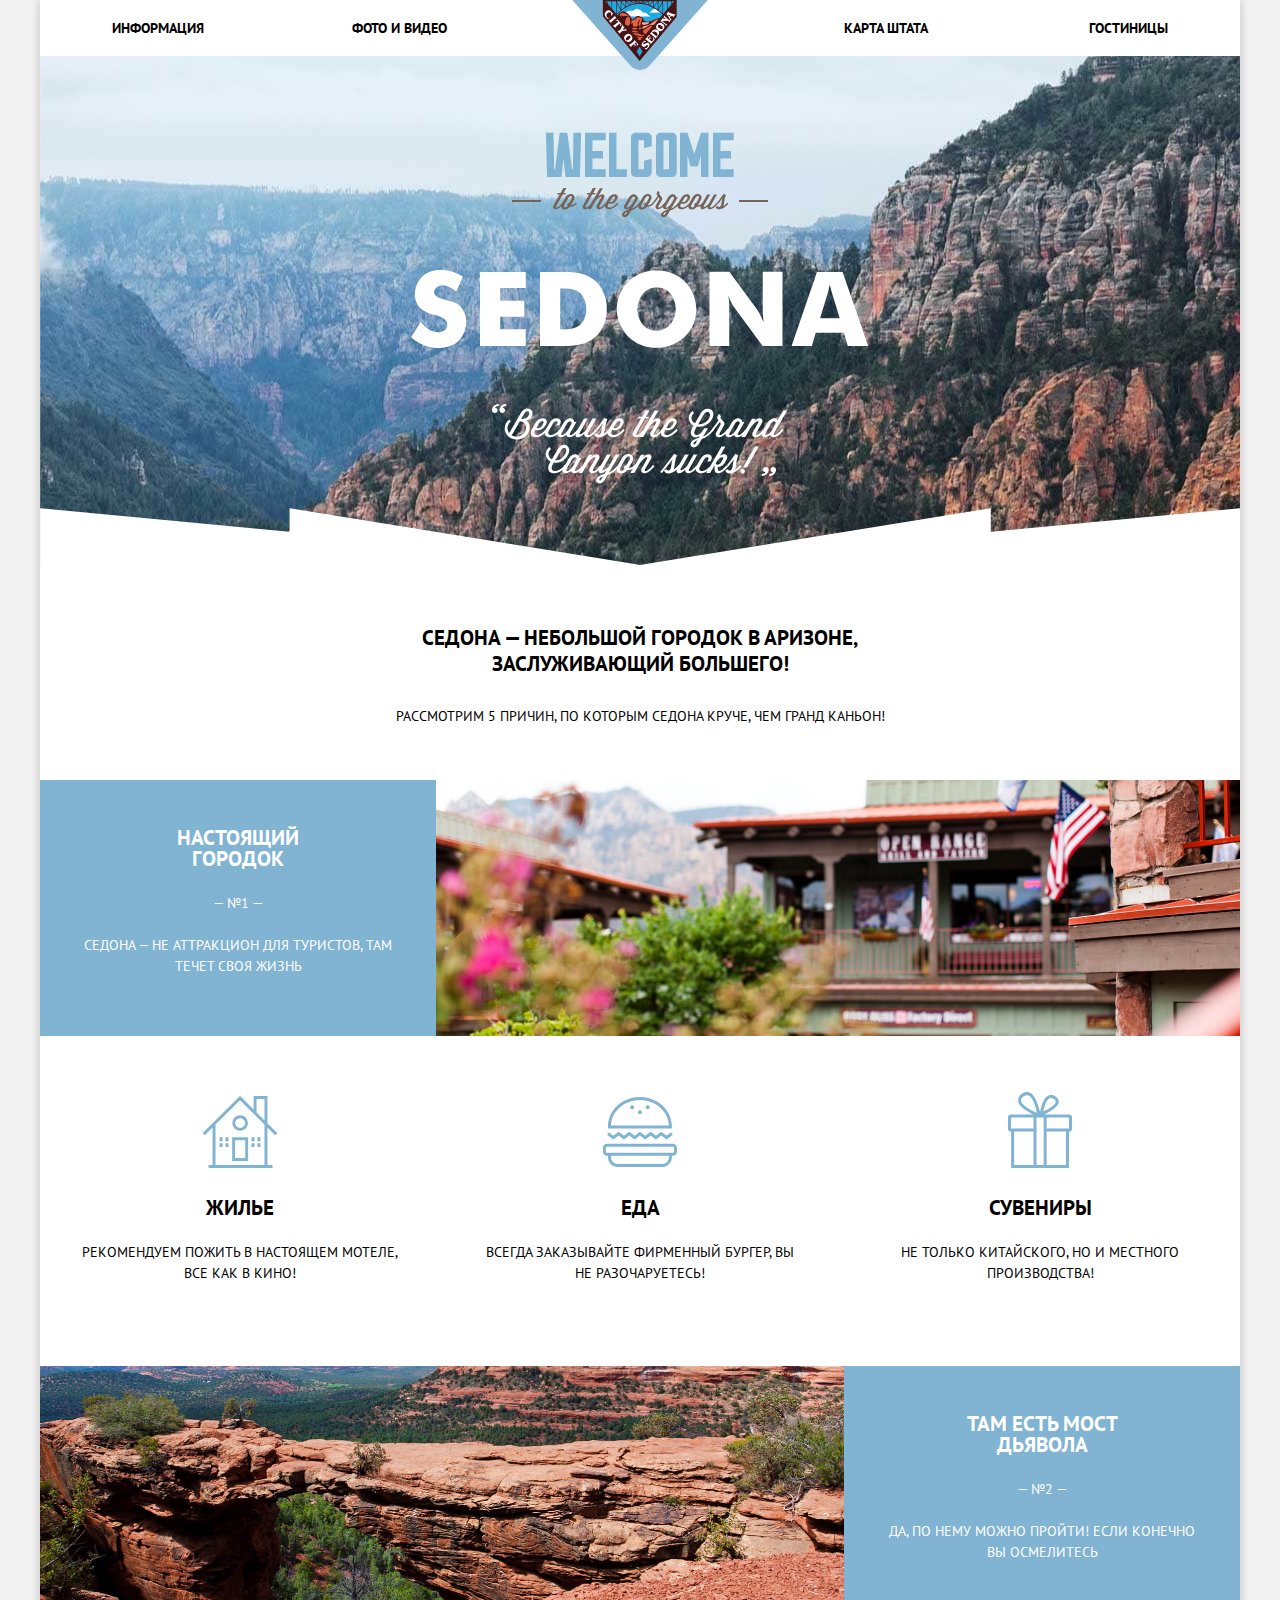
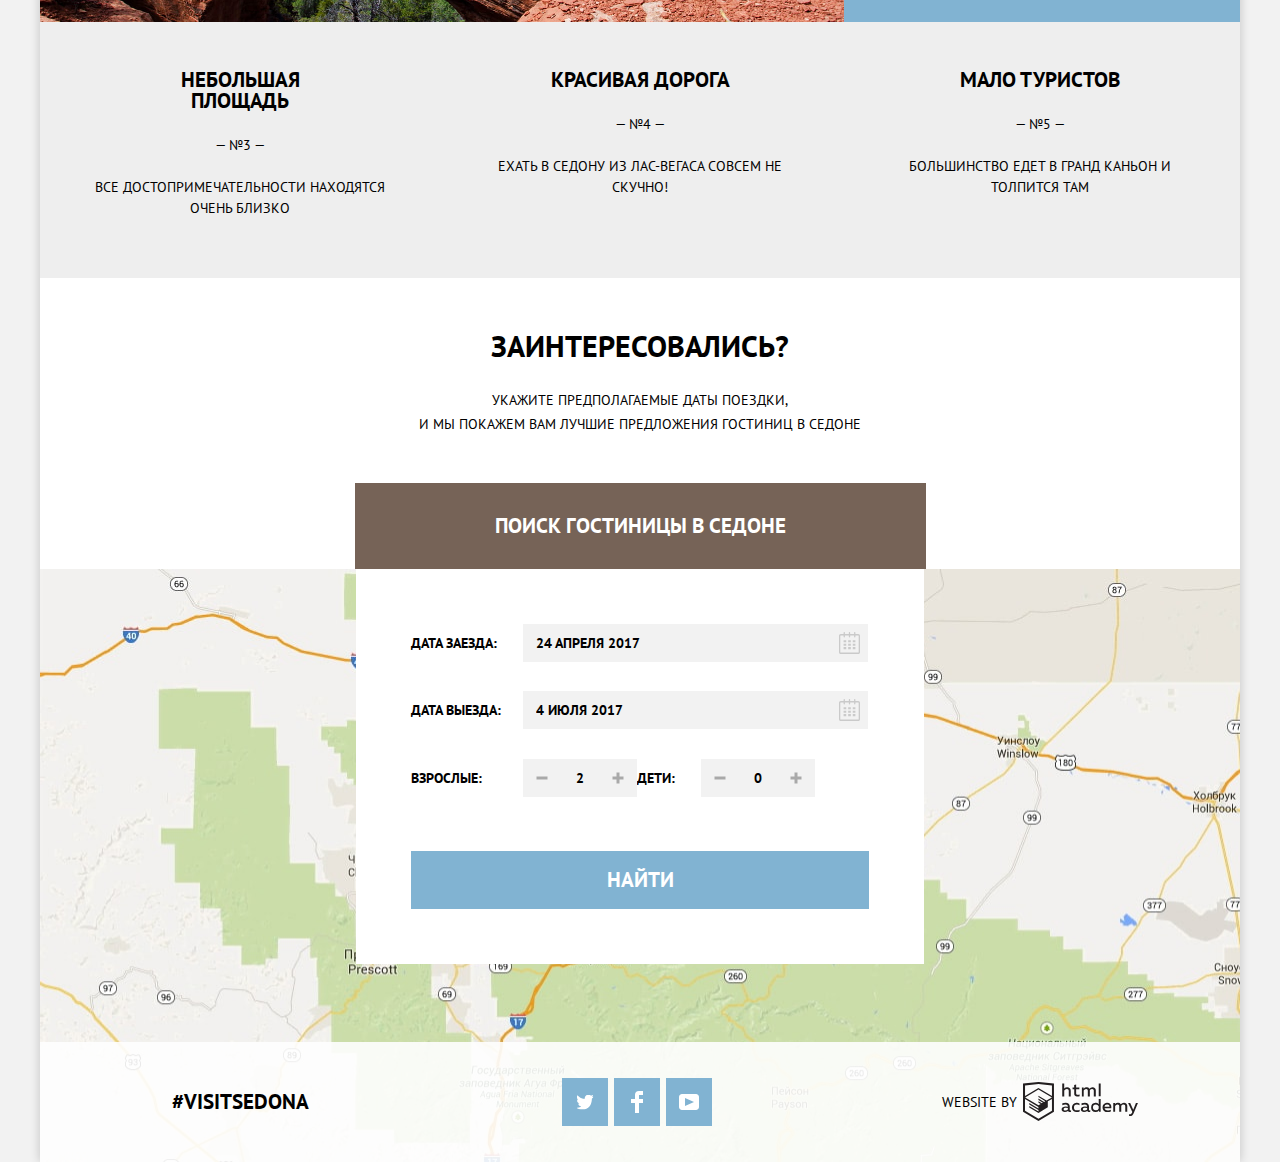
==== index.html @ a2c4e331 "Раздел 6 Задание 42" ====
<!DOCTYPE html>
<html lang="ru">
	<head>
		<meta charset="utf-8">
		<title>HTML Academy: Седона</title>
		<link rel="stylesheet" type="text/css" href="css/normalize.css">
		<link rel="stylesheet" type="text/css" href="css/style.css">
		<link href="https://fonts.googleapis.com/css?family=PT+Sans:400,700&amp;subset=cyrillic" rel="stylesheet">
	</head>
	<body>
		<header class="header-main">
			<nav class="navigation-main">
				<a class="logo-main"><img src="img/logo.svg" width="138" height="70" alt="sedona"></a>
				
				<ul class="navigation-site">
					<li><a href="#">Информация</a></li>
					<li><a href="#">Фото и видео</a></li>
					<li><a href="#">Карта штата</a></li>
					<li><a href="hotels.html">Гостиницы</a></li>
				</ul>
			</nav>
		</header>

		<main>
			<section class="intro">
				<h2 class="visually-hidden">Седона</h2>
				<img src="img/intro-welcome.png" width="188" height="45" alt="Welcome to the gorgeous">
				<img src="img/intro-to_the_gorgeous.png" width="256" height="30" alt="to the gorgeous">
				<img src="img/intro-sedona.png" width="458" height="78" alt="Sedona">
				<img src="img/intro-because.png" width="296" height="80" alt="Because the Grand Canyon sucks!">
			</section>
		
			<section class="features">
				<div class="features__head wrapper">
				 	<h1>Седона &mdash; небольшой городок в Аризоне,<br>
				 		заслуживающий большего!</h1>
				 	<p>Рассмотрим 5 причин, по которым Седона круче, чем Гранд Каньон!</p>
				</div>

				<div class="features__item">
				 	<div  class="features__title features__title_blue col-x1">
				 		<h2>Настоящий городок</h2>
				 		<p>&mdash; №1 &mdash;</p>
				 		<p>Седона &mdash; не аттракцион для туристов, там течет своя жизнь</p>
				 	</div>
				 	<div class="features__img col-x2">
				 		<!--<img src="img/features1.jpg" width="100%" height="auto" alt="Улица города">-->
				 	</div>
				</div>

				<div class="features__item">
				 	<div class="features__title features__title_white col-x1">
				 		<!--<img src="img/features2-1.svg" width="75" height="72" alt="">-->
				 		<h2>Жилье</h2>
				 		<p>Рекомендуем пожить в настоящем мотеле, все как в кино!</p>
				 	</div>
				 	<div class="features__title features__title_white col-x1">
				 		<!--<img src="img/features2-2.svg" width="74" height="70" alt="">-->
				 		<h2>Еда</h2>
				 		<p>Всегда заказывайте фирменный бургер, вы не разочаруетесь!</p>
				 	</div>
				 	<div class="features__title features__title_white col-x1">
				 		<!--<img src="img/features2-3.svg" width="64" height="76" alt="">-->
				 		<h2>Сувениры</h2>
				 		<p>Не только китайского, но и местного производства!</p>
				 	</div>
				</div>

				<div class="features__item">
					<div class="features__img col-x2">
						<!--<img src="img/features3.jpg" width="100%" height="auto" alt="Мост дьявола">-->
					</div>
				 	<div class="features__title features__title_blue col-x1">
				 		<h2>Там есть мост дьявола</h2>
				 		<p>&mdash; №2 &mdash;</p>
				 		<p>Да, по нему можно пройти! Если конечно вы осмелитесь</p>
				 	</div>
				</div>
				
				<div class="features__item features__item_grey">
				 	<div class="features__title features__title_grey col-x1">
				 		<h2>Небольшая площадь</h2>
				 		<p>&mdash; №3 &mdash;</p>
				 		<p>Все достопримечательности находятся очень близко</p>
				 	</div>
				 	<div class="features__title features__title_grey col-x1">
				 		<h2>Красивая дорога</h2>
				 		<p>&mdash; №4 &mdash;</p>
				 		<p>Ехать в Седону из Лас-Вегаса совсем не скучно!</p>
				 	</div>
				 	<div class="features__title features__title_grey col-x1">
				 		<h2>МАЛО ТУРИСТОВ</h2>
				 		<p>&mdash; №5 &mdash;</p>
				 		<p>Большинство едет в гранд каньон и толпится там</p>
				 	</div>
				</div>
				
			</section>

			<section class="search-form-title">
				<h2 class="visually-hidden">Поиск гостиниц в Седоне</h2>
				<div class="wrapper">
					<b>Заинтересовались?</b>
					<p>Укажите предполагаемые даты поездки,<br>
					и мы покажем вам лучшие предложения гостиниц в седоне</p>
				</div>
				
				<a class="btn btn-search-form" href="#">Поиск гостиницы в Седоне</a>
				
			</section>

			<section class="search-form">
				<h2 class="visually-hidden">Форма поиска гостиниц в Седоне</h2>
				<form method="get">
					<fieldset class="search-form__data">
						<div class="search-form-wrapper">
							<label for="data-begin">Дата заезда:</label>
							<p class="search-form__input">
								<input type="text" id="data-begin" name="data-begin" value="24 апреля 2017">
								<button type="button" value="data-begin" name="btn-data-begin" class="search-form__btn-calendar">Календарь</button>
							</p>
						</div>
						
						<div class="search-form-wrapper">
							<label for="data-end">Дата выезда:</label>
							<p class="search-form__input">
								<input type="text" id="data-end" name="data-end" value="4 июля 2017">
								<button type="button" value="data-begin" name="btn-data-begin" class="search-form__btn-calendar">Календарь</button>
							</p>
						</div>
						
					</fieldset>

					<fieldset class="search-form__passenger">
						<div class="search-form-wrapper">
							<label for="adult">Взрослые:</label>
							<p class="search-form__input">
								<button type="button" value="adult" name="btn-adult-less" class="search-form__btn-passenger search-form__btn-passenger_less">-</button>
								<input type="text" id="adult" name="adult" value="2" pattern="^[ 0-9]+$">
								<button type="button" value="adult" name="btn-adult-more" class="search-form__btn-passenger search-form__btn-passenger_more">+</button>
							</p>
							<label for="child">Дети:</label>
							<p class="search-form__input">
								<button type="button" value="child" name="btn-child-less" class="search-form__btn-passenger search-form__btn-passenger_less">-</button>
								<input type="text" id="child" name="child" value="0" pattern="^[ 0-9]+$">
								<button type="button" value="child" name="btn-child-more" class="search-form__btn-passenger search-form__btn-passenger_more">+</button>
							</p>
						</div>
					</fieldset>
					<button class="btn btn-form" type="submit">Найти</button>
				</form>
			</section>

			<section class="map">
				<h2 class="visually-hidden">Карта города Седоны и его окрестностей</h2>
				<!--<iframe src="https://www.google.com/maps/embed?pb=!1m18!1m12!1m3!1d209549.0634947392!2d-111.90508801948403!3d34.851098169123105!2m3!1f0!2f0!3f0!3m2!1i1024!2i768!4f13.1!3m3!1m2!1s0x872da132f942b00d%3A0x5548c523fa6c8efd!2z0KHQtdC00L7QvdCwLCDQkNGA0LjQt9C-0L3QsCA4NjMzNiwg0KHQqNCQ!5e0!3m2!1sru!2sru!4v1502454546618" width="100%" height="593" frameborder="0" style="border:0" allowfullscreen></iframe>-->
				<div class="map-img">
					<img src="img/map.jpg" width="1200" height="593" alt="Карта Седоны">
				</div>
			</section>
		</main>
		
		<footer class="footer-main footer-index">
			
			<div class="footer-hashtag">
				<p>#VisitSedona</p>
			</div>

			<div class="footer-socials">
				<a class="btn socials-btn socials-btn-tw" href="#">Twitter</a>
				<a class="btn socials-btn socials-btn-fb" href="#">Facebook</a>
				<a class="btn socials-btn socials-btn-yt" href="#">Youtube</a>
			</div>

			<div class="footer-copyright">
				<p>website by</p>
				<a href="https://htmlacademy.ru/intensive/htmlcss" target="_blank" title="HTML Academy">
					<!--<img src="img/logo-htmlacademy.svg" width="115" height="41" alt="HTML Academy">-->
				</a>
			</div>
			
		</footer>
		
	</body>
</html>
---- css/style.css ----
body {
	position: relative;
	margin: 0 auto;
	max-width: 1200px;
	min-width: 768px;

	font-family: 'PT Sans', Arial, sans-serif;
	font-weight: normal;
	font-size: 14px;
	line-height: 26px;
	text-align: center;
	text-transform: uppercase;
	color: #000000;

	box-shadow: 0px 0px 10px 0px rgba(0,0,0,0.2);
	background-color: #f2f2f2;
}

a {
	text-decoration: none;
}

.visually-hidden {
	position: absolute;
	overflow: hidden;
	clip: rect(0 0 0 0);
	height: 1px; width: 1px;
	margin: -1px; padding: 0; border: 0;
}

.wrapper {
	margin: 0;
	margin-left: 6%;
	margin-right: 6%;
}

.header-main {
	background-color: #ffffff;
}

.navigation-main {
	position: relative;

	color: #000000;

	background-color: #ffffff;
}

.logo-main img {
	position: absolute;
	top: 0;
	left: 50%;
	z-index: 999;

	width: 138px;
	height: 70px;

	transform: translate(-50%);	
}

.navigation-site {
	display: flex;
	flex-wrap: wrap;
	justify-content: flex-start;
	align-items: center;
	margin: 0;
	padding: 0;
}

.navigation-site li {
	padding: 15px 0;
	width: 20%;	

	list-style: none;
}

.navigation-site li:nth-child(4n-3) {
	margin-left: 6%;
}

.navigation-site li:nth-child(4n+4) {
	margin-right: 6%;
}

.navigation-site li:nth-child(4n+2) {
	margin-right: auto;
}

.navigation-site li:nth-child(4n-3),
.navigation-site li:nth-child(4n+2) {
	text-align: left;	
}

.navigation-site li:nth-child(4n+3),
.navigation-site li:nth-child(4n+4) {
	text-align: right;
}

.navigation-site a {
	font-weight: bold;
	color: #000000;
}

.navigation-site a:hover,
.navigation-site a:focus {
	color: #81b3d2;	
}
.navigation-site a:active {
	color: #000000;
	opacity: 0.3;
}

.navigation-site_active a,
.navigation-site_active a:hover,
.navigation-site_active a:active {
	color: #766357;
	opacity: 1;
}

main {
	background-color: #ffffff;
}

.intro {
	position: relative;
	padding-top: 76px;
	padding-bottom: 81px;

	color: #000000;

	background: url(../img/intro-border.png) no-repeat 50% 100%,
				#b6d0e4 url("../img/intro-bg.jpg") no-repeat 0 21%;
	background-size: 100%, cover;
}

.intro img {
	display: block;
	margin: 0 auto;
}

.intro img:nth-child(2) {
	margin-bottom: 11px;
	width: 188px;
	height: 45px;
}
.intro img:nth-child(3) {
	margin-bottom: 52px;
	width: 256px;
	height: 30px;
}
.intro img:nth-child(4) {
	margin-bottom: 56px;
	width: 458px;
	height: 78px;
}
.intro img:nth-child(5) {
	width: 296px;
	height: 80px;
}

.features {
	color: #000000;

	background-color: #ffffff;
}

.features__head {
	padding-top: 60px;
	padding-bottom: 51px;
}

.features__head h1 {
	margin: 0;
	margin-bottom: 26px;
	
	font-weight: bold;
	font-size: 21px;
	line-height: 26px;
}

.features__head p {
	margin: 0;
}

.features__item {
	display: flex;	
}

.col-x1 {
	width: 33%;
}

.col-x2 {
	width: 67%;
}

.features__title {
	position: relative;

	padding-top: 47px;
	padding-bottom: 38px;
}

.features__title h2 {
	margin: 0;
	margin-bottom: 24px;
	padding-left: 25%;
	padding-right: 25%;

	font-weight: bold;
	font-size: 21px;
	line-height: 21px;
}

.features__title p {
	margin: 0;
	margin-bottom: 21px;
	padding-left: 10%;
	padding-right: 10%;
	
	font-weight: normal;
	font-size: 14px;
	line-height: 21px;
}

.features__title_blue {
	color: #ffffff;

	background-color: #81b3d2;
}

.features__title_white {
	padding-top: 161px;
	padding-bottom: 61px;
	margin: 0;
	flex-grow: 1;

	color: #000000;

	background-color: #ffffff;
}

.features__title_white::before {
	content: "";
	position: absolute;
	left: 50%;

	color: #ffffff;

	transform: translate(-50%);
}

.features__title_white:nth-child(1)::before {
	top: 60px;

	width: 75px;
	height: 72px;

	background: #ffffff url("../img/icon-features-2_1.svg") no-repeat 0 0;
}

.features__title_white:nth-child(2)::before {
	top: 61px;

	width: 74px;
	height: 70px;

	background: #ffffff url("../img/icon-features-2_2.svg") no-repeat 0 0;
}

.features__title_white:nth-child(3)::before {
	top: 56px;
	
	width: 64px;
	height: 76px;

	background: #ffffff url("../img/icon-features-2_3.svg") no-repeat 0 0;
}

.features__item_grey {
	color: #000000;
	
	background-color: #eeeeee;
}

.features__title_grey {
	flex-grow: 1;

	color: #000000;
	
	background-color: #eeeeee;
}

.features__item:nth-child(2) .features__img {
	background: #b6d0e4 url("../img/features1.jpg") no-repeat 0 54%;
	background-size: cover;
}
.features__item:nth-child(4) .features__img {
	background: #b6d0e4 url("../img/features3.jpg") no-repeat 0 53%;
	background-size: cover;
}

.search-form-title {
	margin: 0;
	padding-top: 50px;

	color: #000000;
	
	background-color: #ffffff;
}

.search-form-title b {
	display: block;
	margin: 0;
	margin-bottom: 24px;
	
	font-family: 'PT Sans', Arial, sans-serif;
	font-weight: bold;
	font-size: 30px;
	line-height: 36px;
	text-transform: uppercase;
}

.search-form-title p {
	margin: 0;
	margin-bottom: 47px;
	
	font-size: 14px;
	line-height: 24px;
}

.btn-search-form {
	display: inline-block;
	margin: 0 auto;
	padding: 30px 140px;
	
	font-weight: bold;
	font-size: 21px;
	line-height: 26px;
	color: #ffffff;
	text-align: center;

	text-decoration: none;
	background-color: #766357;
}

.btn-search-form:hover,
.btn-search-form:focus {
	background-color: #604e43;
}

.btn-search-form:active {
	color: rgba(255, 255, 255, 0.3);

	background-color: #503e33;
}

.search-form {
	position: absolute;
	padding-top: 55px;
	padding-right: 55px;
	padding-bottom: 55px;
	padding-left: 55px;
	left: 50%;
	transform: translate(-50%);

	width: 458px;
	height: 285px;

	background-color: #ffffff;
}

.search-form-wrapper {
	display: flex;
	align-items: center;
	margin-bottom: 29px;
}

.search-form fieldset {
	margin: 0;
	padding: 0;
	border: none;
}

.search-form label {
	width: 112px;

	font-weight: bold;
	text-align: left;
}

.search-form input {
	font-family: 'PT Sans', Arial, sans-serif;
	font-weight: bold;
	font-size: 14px;
	line-height: 26px;
	text-transform: uppercase;
	text-align: left;
	
	background-color: #f2f2f2;
	border: 2px solid #f2f2f2;
}

.search-form input:hover {
	background-color: #ebebeb;
	border: 2px solid #ebebeb;
}

.search-form input:focus {
	background-color: #ffffff;
	border: 2px solid #f2f2f2;
}

.search-form .search-form__data {
	margin-bottom: 1px;
}

.search-form__data label {
	/*width: 112px;*/
}

.search-form__input {
	position: relative;
	margin: 0;
	padding: 0;
}

.search-form__data input {
	padding: 4px;
	padding-left: 11px;
	padding-right: 36px;

	display: inline-block;
	width: 294px;
}

.search-form__btn-calendar {
	position: absolute;
	top: 2px;
	right: 2px;

	width: 34px;
	height: 34px;

	font-size: 0;
	line-height: 0;
		
	background: #f2f2f2 url("../img/calendar.svg") no-repeat 7px 6px;
	border: 0;
}

.search-form__btn-calendar:hover,
.search-form__btn-calendar:focus {
	background: #f2f2f2 url("../img/calendar_hover.svg") no-repeat 7px 6px;
}

.search-form__btn-calendar:active {
	background: #f2f2f2 url("../img/calendar_active.svg") no-repeat 7px 6px;
}

.search-form input:hover + .search-form__btn-calendar {
	background-color: #ebebeb;
}

.search-form input:focus + .search-form__btn-calendar {
	background-color: #ffffff;
}

.search-form .search-form__passenger {
	display: flex;
}

.search-form__passenger label {	
	/*width: 112px;*/
}

.search-form__passenger label:nth-child(3) {
	margin-left: auto;	
	width: 64px;
}

.search-form__passenger input {
	box-sizing: border-box;
	padding: 4px;
	width: 38px;
	text-align: center;
	padding-right: 4px;
	padding-left: 4px;
}

.search-form__passenger .search-form__input {
	display: inline-flex;
	justify-content: center;
	align-items: flex-start;	
}

.search-form__btn-passenger {
	position: relative;
	width: 38px;
	height: 38px;
	text-align: center;
	font-size: 0;
	line-height: 0;
	border: 0;
	background-color: #f2f2f2;
}

.search-form__btn-passenger_less::before {
	content: "";
	position: absolute;
	width: 11px;
	height: 3px;
	top: 50%;
	left: 50%;
	transform: translate(-50%, -50%);
	
	background-color: #a9a9a9;
}
.search-form__btn-passenger_more::before {
	content: "";
	position: absolute;
	width: 11px;
	height: 3px;
	top: 50%;
	left: 50%;
	transform: translate(-50%, -50%);
	
	background-color: #a9a9a9;
}

.search-form__btn-passenger_more::after {
	content: "";
	position: absolute;
	width: 3px;
	height: 11px;
	top: 50%;
	left: 50%;
	transform: translate(-50%, -50%);
	
	background-color: #a9a9a9;
}

.search-form__btn-passenger_more:hover,
.search-form__btn-passenger_more:focus {
	background-color: #ebebeb;
}

.search-form__btn-passenger_more:hover::before,
.search-form__btn-passenger_more:hover::after,
.search-form__btn-passenger_more:focus::before,
.search-form__btn-passenger_more:focus::after {	
	background-color: #000000;
}

.search-form__btn-passenger_less:hover,
.search-form__btn-passenger_less:focus {
	background-color: #ebebeb;
}

.search-form__btn-passenger_less:hover::before,
.search-form__btn-passenger_less:focus::before {
	background-color: #000000;
}

.search-form__btn-passenger_more:active::before,
.search-form__btn-passenger_more:active::after {
	background-color: #81b3d2;
}
.search-form__btn-passenger_less:active::before {
	background-color: #81b3d2;
}

.btn-form {
	padding: 16px;
	margin-top: 25px;

	width: 100%;

	font-family: 'PT Sans', Arial, sans-serif;
	font-weight: bold;
	font-size: 21px;
	line-height: 26px;
	text-transform: uppercase;
	text-align: center;
	color: #ffffff;

	background-color: #81b3d2;
	border: none;
}

.btn-form:hover,
.btn-form:focus {
	background-color: #669ec0;
}

.btn-form:active {
	color: rgba(255, 255, 255, 0.3);

	background-color: #5496bd;
}

.map img {
	display: block;
	width: 1200px;
	height: 593px;

	text-align: center;
}

/*
.map-img::before {
	content: "";
	position: absolute;
	top: 0;
	left: 0;
	width: 100%;
	height: 593px;
	background: #ffffff url("../img/map.jpg") no-repeat 50% 0;
	background-size: cover;	
}*/

.footer-main {
	bottom: 0;

	display: flex;
	flex-direction: row;
	justify-content: center;
	align-items: center;
	width: 100%;
	height: 120px;

	color: #000000;

	background-color: rgba(254,254,254,0.9);
}

.footer-index {
	position: absolute;
}

.footer-main div {
	margin: 0 auto;

	text-align: center;
}

.footer-hashtag {
	width: 33%;
	flex-grow: 1;

	font-weight: bold;
	font-size: 21px;
	line-height: 26px;
}

.footer-socials {
	display: flex;
	flex-direction: row;
	justify-content: center;
	align-items: center;
	width: 33%;
	flex-grow: 1;
	
	font-size: 0;
	line-height: 0;
}

.socials-btn {
	position: relative;	
	margin-right: 6px;

	width: 46px;
	height: 48px;
	
	background-color: #81b3d2;
}

.socials-btn:hover,
.socials-btn:focus {
	background-color: #669ec0;
}

.socials-btn:active {
	background-color: #5496bd;
}

.socials-btn:active::before {
	opacity: 0.3;
}

.socials-btn::before {
	content: "";
	position: absolute;
	top: 50%;
	left: 50%;

	transform: translate(-50%, -50%);
}

.socials-btn-tw::before {
	width: 17px;
	height: 15px;

	background: url('../img/icon-tw.svg');
}
.socials-btn-fb::before {
	width: 12px;
	height: 22px;

	background: url('../img/icon-fb.svg');
}
.socials-btn-yt::before {
	width: 20px;
	height: 16px;

	background: url('../img/icon-yt.svg');
}

.footer-copyright {
	display: flex;
	flex-direction: row;
	justify-content: center;
	align-items: center;

	width: 33%;
	flex-grow: 1;
}

.footer-copyright p {
	margin-right: 6px;
}

.footer-copyright a {
	position: relative;
	width: 115px;
	height: 41px;
}

.footer-copyright a::before {
	content: "";
	position: absolute;
	top: 0;
	left: 0;

	width: 115px;
	height: 41px;
	
	background: url('../img/logo-htmlacademy.svg') no-repeat;
}

.footer-copyright a:hover::before,
.footer-copyright a:focus::before {
	background: url('../img/logo-htmlacademy_hover.svg') no-repeat;
}

.footer-copyright a:active::before {
	background: url('../img/logo-htmlacademy_active.svg') no-repeat;
}

/*--------------------------------НАЧАЛО HOTEL----------------------------*/

.filters {
	padding: 27px 0 7px;

	color: #ffffff;

	background: url('../img/filters-bg.jpg') no-repeat 0 50%;
	background-size: cover;
}

.filters form {
	display: flex;
}

.filters fieldset {
	margin: 0;
	padding: 0;

	display: flex;
	flex-direction: column;

	text-align: left;

	border: none;
}

.filters .filters__infrastructure {
	width: 150px;
	margin-right: 10%;
}

.filters__type-hotel {
	width: 150px;
}

.filters .filters__price {
	margin-left: auto;	

	display: flex;
	flex-direction: column;
	max-width: 317px;
	min-width: 222px;
	width: 31%;	
}

.filters__title {
	margin-bottom: 25px;

	font-size: 16px;
	line-height: 21px;
	font-weight: bold;
}

.filters__price .filters__title {
	margin-bottom: 10px;
}

.filters label {
	margin-bottom: 25px;

	font-size: 14px;
	line-height: 21px;
}

.filter__price {
	position: relative;
	margin: 0;
	margin-bottom: 10px;
	
	display: flex;

	border: 2px solid #ffffff;
	border-radius: 2px;
}

.filter__price::before {
	content: "";
	position: absolute;
	top: 50%;
	left: 50%;

	width: 2px;
	height: 22px;

	background-color: #ffffff;

	transform: translate(-50%, -50%);
}

.filter__price input {
	/*margin: 0;*/
	padding: 9px;
	width: 50%;
	
	text-align: center;
	color: #ffffff;

	border: none;
	background-color: transparent;
}

.filter__price input::placeholder {
	font-family: 'PT Sans', Arial, sans-serif;
	font-weight: normal;
	font-size: 14px;
	line-height: 21px;
	text-align: center;
	text-transform: uppercase;
	color: #ffffff;
}

.filter__range {
	margin: 0;	
}

.filter__range input {
	width: 49%;
}

.btn-filter {
	margin: 15px auto 0;
	padding: 5px 5px;

	width: 137px;
	

	font-family: 'PT Sans', Arial, sans-serif;
	font-weight: normal;
	font-size: 14px;
	line-height: 21px;
	text-align: center;
	text-transform: uppercase;
	color: #ffffff;

	background-color: transparent;
	border: 2px solid #ffffff;
	border-radius: 2px;
}

.btn-filter:hover,
.btn-filter:focus {
	color: #000000;

	background-color: #ffffff;
}

.sorting {
	padding-top: 30px;
	padding-bottom: 29px;

	color: #000000;

	background-color: #ffffff;
	border-bottom: 1px solid #e5e5e5; 
}

.sorting .wrapper {
	display: flex;
	align-items: center;
}

.sorting h2 {
	margin: 0;
	margin-right: 48px;

	font-weight: bold;
	font-size: 21px;
	line-height: 26px;
}

.sorting__filters {
	display: flex;
	align-items: center;
}

.sorting__filters h3 {
	margin: 0;
	margin-right: 40px;

	font-weight: normal;
	font-size: 12px;
	line-height: 18px;
}

.btn-sort {
	margin-right: 32px;

	border-bottom: 1px dotted #81b3d2;

	font-size: 12px;
	line-height: 18px;
	color: rgba(0, 0, 0, 0.3);
}

.btn-sort:hover,
.btn-sort:focus {
	color: #81b3d2;
}

.btn-sort:active {
	color: #000000;
	border-color: transparent;
}

.btn-sort_active {
	color: #81b3d2;
	border-color: transparent;
}

.sorting__dir {
	margin-left: auto;
}

.btn-sort-dir {
	position: relative;
	margin-right: 12px;

	font-size: 0;
	line-height: 0;
}

.btn-sort-dir:nth-child(2) {
	margin-left: 7px;
}

.btn-sort-dir::before {
	content: "";
	position: absolute;
	bottom: 0;
	left: 0;

	width: 0px;
	height: 0px;

	border: 6px solid #cacaca;
	border-top-width: 0;
	border-bottom-width: 10px;
	border-color: #cacaca transparent;
}

.btn-sort-dir:last-child::before {
	border-top-width: 10px;
	border-bottom-width: 0;
}

.btn-sort-dir:hover::before,
.btn-sort-dir:focus::before {
	border-color: #000000 transparent;
}

.btn-sort-dir:active::before {
	border-color: #81b3d2 transparent;
}

.btn-sort-dir_active::before {
	border-color: #81b3d2 transparent;
}

.hotels {
	display: flex;
	flex-direction: column;

	text-align: left;

	background-color: #ffffff;
}

.hotels__item {
	padding-top: 25px;
	padding-bottom: 30px;
	border-bottom: 1px solid #e5e5e5;
}

.hotels__item .wrapper {
	display: flex;
	align-items: center;
}

.hotels__item img {
	margin-top: 5px;
	margin-right: 30px;

	width: 135px;
	height: 90px;
}

.hotels__item h3 {
	margin: 0;
	margin-bottom: 6px;

	font-weight: bold;
	font-size: 21px;
	line-height: 26px;
}

.hotels__type-price {
	margin: 0;

	display: flex;

	font-weight: normal;
	font-size: 14px;
	line-height: 21px;
	color: #333333;
}

.hotels__type-price span {
	width: 116px;
}

.btn-more {
	margin-top: 14px;
	margin-right: 3px;
	padding: 3px;

	display: inline-block;
	width: 104px;	

	text-align: center;
	font-weight: bold;
	font-size: 14px;
	line-height: 21px;
	color: #ffffff;

	background-color: #81b3d2;
}

/*.btn-more:hover,
.btn-more:focus {
	background-color: #669ec0;
}

.btn-more:active {
	color: rgba(255, 255, 255, 0.3);
	background-color: #669ec0;
}*/

.btn-reservation {
	margin-top: 14px;
	margin-right: 3px;
	padding: 3px;

	display: inline-block;
	width: 136px;	

	text-align: center;
	font-weight: bold;
	font-size: 14px;
	line-height: 21px;
	color: #ffffff;

	background-color: #766357;
}

.btn-reservation:hover,
.btn-reservation:focus {
	background-color: #604e43;
}

.btn-reservation:active {
	color: rgba(255, 255, 255, 0.3);

	background-color: #503e33;
}

.hotel__ratings {
	margin-top: 5px;
	margin-left: auto;

	align-self: stretch;
	display: flex;
	flex-direction: column;
	justify-content: space-between;
	align-items: flex-end;
}

.hotel__stars {
	position: relative;

	width: 18px;
	height: 17px;
	
	font-size: 0;
	line-height: 0;

	background: url(../img/star.svg) repeat-x;
}

.hotel__stars_5 {
	width: 90px;
}
.hotel__stars_4 {
	width: 72px;
}
.hotel__stars_3 {
	width: 54px;
}
.hotel__stars_2 {
	width: 36px;
}

.hotel__rating {
	margin: 0;
	padding: 3px;
	
	width: 105px;

	text-align: center;
	font-size: 14px;
	line-height: 21px;
	color: #666666;

	background-color: #f2f2f2;
}
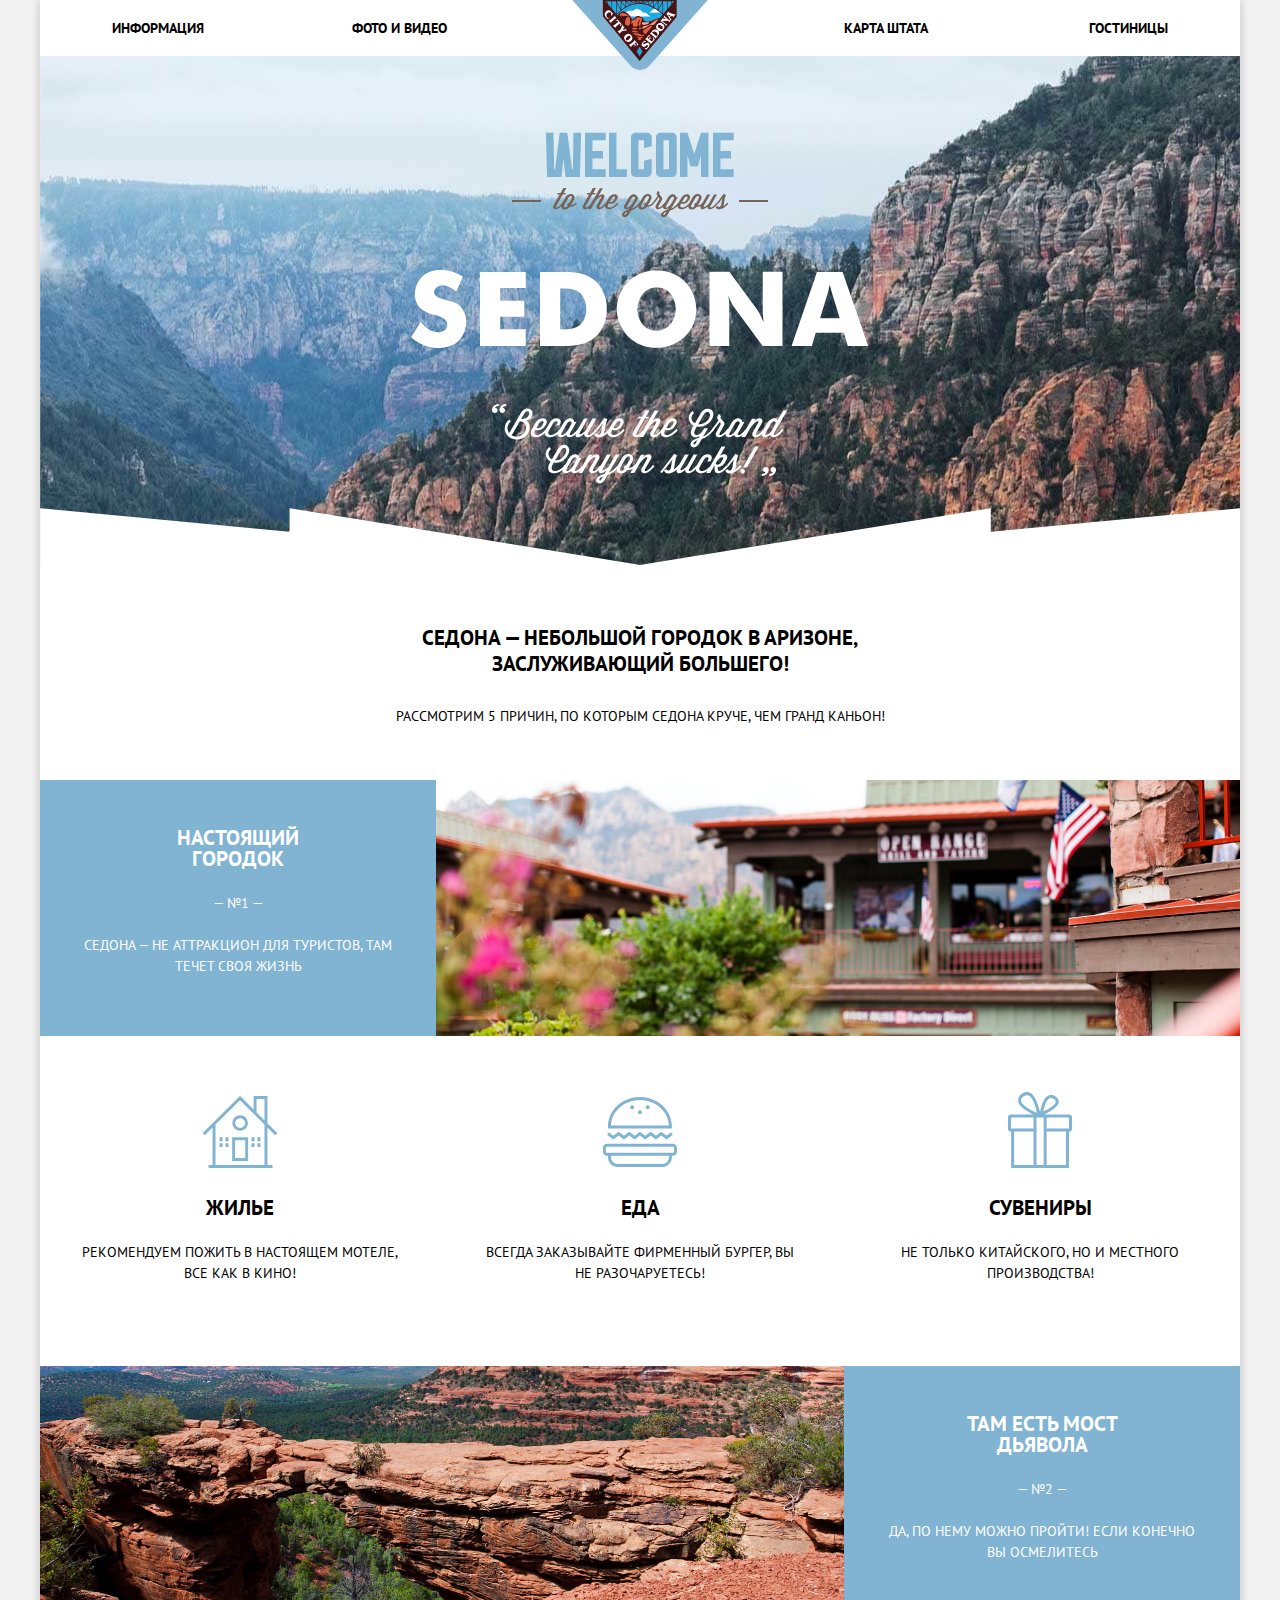
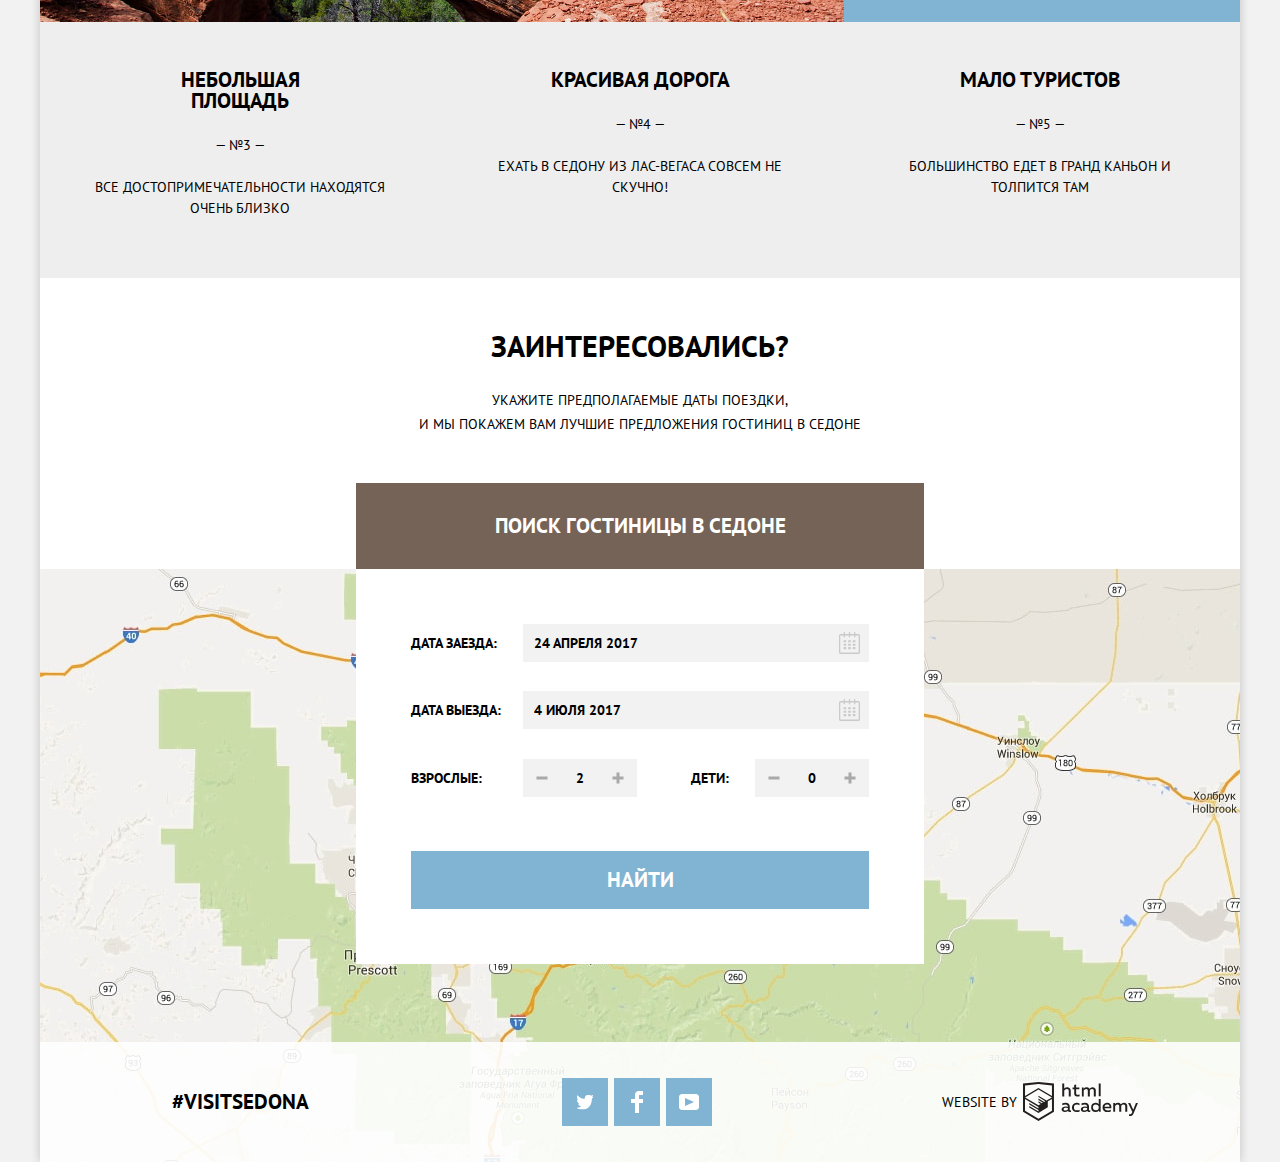
==== commit 8bf95ed3: "Раздел 7 Задание 47" ====
--- a/index.html
+++ b/index.html
@@ -5,7 +5,7 @@
 		<title>HTML Academy: Седона</title>
 		<link rel="stylesheet" type="text/css" href="css/normalize.css">
 		<link rel="stylesheet" type="text/css" href="css/style.css">
-		<link href="https://fonts.googleapis.com/css?family=PT+Sans:400,700&amp;subset=cyrillic" rel="stylesheet">
+		<link href="https://fonts.googleapis.com/css?family=PT+Sans:400,700&amp;subset=latin,cyrillic" rel="stylesheet">
 	</head>
 	<body>
 		<header class="header-main">
@@ -117,7 +117,7 @@
 							<label for="data-begin">Дата заезда:</label>
 							<p class="search-form__input">
 								<input type="text" id="data-begin" name="data-begin" value="24 апреля 2017">
-								<button type="button" value="data-begin" name="btn-data-begin" class="search-form__btn-calendar">Календарь</button>
+								<button type="button" value="data-begin" name="btn-data-begin" class="search-form__btn-calendar"><span class="visually-hidden">Календарь</span></button>
 							</p>
 						</div>
 						
@@ -125,7 +125,7 @@
 							<label for="data-end">Дата выезда:</label>
 							<p class="search-form__input">
 								<input type="text" id="data-end" name="data-end" value="4 июля 2017">
-								<button type="button" value="data-begin" name="btn-data-begin" class="search-form__btn-calendar">Календарь</button>
+								<button type="button" value="data-begin" name="btn-data-begin" class="search-form__btn-calendar"><span class="visually-hidden">Календарь</span></button>
 							</p>
 						</div>
 						
@@ -135,15 +135,23 @@
 						<div class="search-form-wrapper">
 							<label for="adult">Взрослые:</label>
 							<p class="search-form__input">
-								<button type="button" value="adult" name="btn-adult-less" class="search-form__btn-passenger search-form__btn-passenger_less">-</button>
+								<button type="button" value="adult" name="btn-adult-less" class="search-form__btn-passenger search-form__btn-passenger_less">
+									<span class="visually-hidden">Уменьшить взрослых</span>
+								</button>
 								<input type="text" id="adult" name="adult" value="2" pattern="^[ 0-9]+$">
-								<button type="button" value="adult" name="btn-adult-more" class="search-form__btn-passenger search-form__btn-passenger_more">+</button>
+								<button type="button" value="adult" name="btn-adult-more" class="search-form__btn-passenger search-form__btn-passenger_more">
+									<span class="visually-hidden">Увеличить взрослых</span>
+								</button>
 							</p>
 							<label for="child">Дети:</label>
 							<p class="search-form__input">
-								<button type="button" value="child" name="btn-child-less" class="search-form__btn-passenger search-form__btn-passenger_less">-</button>
+								<button type="button" value="child" name="btn-child-less" class="search-form__btn-passenger search-form__btn-passenger_less">
+									<span class="visually-hidden">Уменьшить детей</span>
+								</button>
 								<input type="text" id="child" name="child" value="0" pattern="^[ 0-9]+$">
-								<button type="button" value="child" name="btn-child-more" class="search-form__btn-passenger search-form__btn-passenger_more">+</button>
+								<button type="button" value="child" name="btn-child-more" class="search-form__btn-passenger search-form__btn-passenger_more">
+									<span class="visually-hidden">Увеличить детей</span>
+								</button>
 							</p>
 						</div>
 					</fieldset>
@@ -152,10 +160,9 @@
 			</section>
 
 			<section class="map">
-				<h2 class="visually-hidden">Карта города Седоны и его окрестностей</h2>
-				<!--<iframe src="https://www.google.com/maps/embed?pb=!1m18!1m12!1m3!1d209549.0634947392!2d-111.90508801948403!3d34.851098169123105!2m3!1f0!2f0!3f0!3m2!1i1024!2i768!4f13.1!3m3!1m2!1s0x872da132f942b00d%3A0x5548c523fa6c8efd!2z0KHQtdC00L7QvdCwLCDQkNGA0LjQt9C-0L3QsCA4NjMzNiwg0KHQqNCQ!5e0!3m2!1sru!2sru!4v1502454546618" width="100%" height="593" frameborder="0" style="border:0" allowfullscreen></iframe>-->
-				<div class="map-img">
-					<img src="img/map.jpg" width="1200" height="593" alt="Карта Седоны">
+				<h2 class="visually-hidden">Карта города Седоны и его окрестностей</h2>				
+				<div class="map-img" title="Карта Седоны">
+					<iframe src="https://www.google.com/maps/embed?pb=!1m18!1m12!1m3!1d209549.0634947392!2d-111.90508801948403!3d34.851098169123105!2m3!1f0!2f0!3f0!3m2!1i1024!2i768!4f13.1!3m3!1m2!1s0x872da132f942b00d%3A0x5548c523fa6c8efd!2z0KHQtdC00L7QvdCwLCDQkNGA0LjQt9C-0L3QsCA4NjMzNiwg0KHQqNCQ!5e0!3m2!1sru!2sru!4v1502454546618" width="1200" height="593" frameborder="0" style="border:0" allowfullscreen></iframe>
 				</div>
 			</section>
 		</main>
@@ -167,9 +174,9 @@
 			</div>
 
 			<div class="footer-socials">
-				<a class="btn socials-btn socials-btn-tw" href="#">Twitter</a>
-				<a class="btn socials-btn socials-btn-fb" href="#">Facebook</a>
-				<a class="btn socials-btn socials-btn-yt" href="#">Youtube</a>
+				<a class="btn socials-btn socials-btn-tw" href="#" title="Twitter"><span class="visually-hidden">Twitter</span></a>
+				<a class="btn socials-btn socials-btn-fb" href="#" title="Facebook"><span class="visually-hidden">Facebook</span></a>
+				<a class="btn socials-btn socials-btn-yt" href="#" title="Youtube"><span class="visually-hidden">Youtube</span></a>
 			</div>
 
 			<div class="footer-copyright">
--- a/css/style.css
+++ b/css/style.css
@@ -20,12 +20,27 @@
 	text-decoration: none;
 }
 
-.visually-hidden {
-	position: absolute;
+img {
+	width: 100%;
+	height: auto;
+}
+
+.visually-hidden:not(:focus):not(:active),
+input[type="checkbox"].visually-hidden,
+input[type="radio"].visually-hidden {
+	position: absolute;
+
+	width: 1px;
+	height: 1px;
+	margin: -1px;
+	border: 0;
+	padding: 0;
+
+	white-space: nowrap;
+
+	clip-path: inset(100%);
+	clip: rect(0 0 0 0);
 	overflow: hidden;
-	clip: rect(0 0 0 0);
-	height: 1px; width: 1px;
-	margin: -1px; padding: 0; border: 0;
 }
 
 .wrapper {
@@ -34,6 +49,10 @@
 	margin-right: 6%;
 }
 
+.btn {
+	cursor: pointer;
+}
+
 .header-main {
 	background-color: #ffffff;
 }
@@ -46,16 +65,22 @@
 	background-color: #ffffff;
 }
 
-.logo-main img {
+.logo-main {
 	position: absolute;
 	top: 0;
 	left: 50%;
 	z-index: 999;
 
-	width: 138px;
+	transform: translate(-50%);	
+}
+
+.logo-main:focus {
+	outline: 1px dotted #4d90fe;
+}
+
+.logo-main img {
+	width:138px;
 	height: 70px;
-
-	transform: translate(-50%);	
 }
 
 .navigation-site {
@@ -256,7 +281,10 @@
 	width: 75px;
 	height: 72px;
 
-	background: #ffffff url("../img/icon-features-2_1.svg") no-repeat 0 0;
+	background-color: #ffffff;
+	background-image: url("../img/icon-features-2_1.svg");
+	background-repeat: no-repeat;
+	background-position: 0 0;
 }
 
 .features__title_white:nth-child(2)::before {
@@ -265,7 +293,10 @@
 	width: 74px;
 	height: 70px;
 
-	background: #ffffff url("../img/icon-features-2_2.svg") no-repeat 0 0;
+	background-color: #ffffff;
+	background-image: url("../img/icon-features-2_2.svg");
+	background-repeat: no-repeat;
+	background-position: 0 0;
 }
 
 .features__title_white:nth-child(3)::before {
@@ -330,9 +361,11 @@
 }
 
 .btn-search-form {
-	display: inline-block;
+	display: block;
 	margin: 0 auto;
-	padding: 30px 140px;
+	padding: 30px 0;
+
+	width: 568px;
 	
 	font-weight: bold;
 	font-size: 21px;
@@ -364,8 +397,9 @@
 	left: 50%;
 	transform: translate(-50%);
 
-	width: 458px;
-	height: 285px;
+	width: 568px;
+	height: 395px;
+	box-sizing: border-box;
 
 	background-color: #ffffff;
 }
@@ -390,6 +424,10 @@
 }
 
 .search-form input {
+	outline: none;
+	height: 38px;
+	box-sizing: border-box;
+
 	font-family: 'PT Sans', Arial, sans-serif;
 	font-weight: bold;
 	font-size: 14px;
@@ -398,17 +436,16 @@
 	text-align: left;
 	
 	background-color: #f2f2f2;
-	border: 2px solid #f2f2f2;
+	border: none;
 }
 
 .search-form input:hover {
 	background-color: #ebebeb;
-	border: 2px solid #ebebeb;
 }
 
 .search-form input:focus {
 	background-color: #ffffff;
-	border: 2px solid #f2f2f2;
+	box-shadow: 0 0 0 2px #f2f2f2 inset;
 }
 
 .search-form .search-form__data {
@@ -431,20 +468,19 @@
 	padding-right: 36px;
 
 	display: inline-block;
-	width: 294px;
+	width: 346px;
+
+	vertical-align: top;
 }
 
 .search-form__btn-calendar {
 	position: absolute;
 	top: 2px;
-	right: 2px;
+	right: 3px;
 
 	width: 34px;
 	height: 34px;
 
-	font-size: 0;
-	line-height: 0;
-		
 	background: #f2f2f2 url("../img/calendar.svg") no-repeat 7px 6px;
 	border: 0;
 }
@@ -467,7 +503,7 @@
 }
 
 .search-form .search-form__passenger {
-	display: flex;
+	/*display: flex;*/
 }
 
 .search-form__passenger label {	
@@ -475,6 +511,7 @@
 }
 
 .search-form__passenger label:nth-child(3) {
+	margin-left: 54px;
 	margin-left: auto;	
 	width: 64px;
 }
@@ -498,9 +535,7 @@
 	position: relative;
 	width: 38px;
 	height: 38px;
-	text-align: center;
-	font-size: 0;
-	line-height: 0;
+	
 	border: 0;
 	background-color: #f2f2f2;
 }
@@ -599,25 +634,18 @@
 	background-color: #5496bd;
 }
 
-.map img {
-	display: block;
-	width: 1200px;
+.map-img {
 	height: 593px;
-
-	text-align: center;
-}
-
-/*
-.map-img::before {
-	content: "";
-	position: absolute;
-	top: 0;
-	left: 0;
 	width: 100%;
-	height: 593px;
-	background: #ffffff url("../img/map.jpg") no-repeat 50% 0;
+
+	overflow: hidden;
+
+	background-color: #f2f1ef;
+	background-image: url("../img/map.jpg");
+	background-repeat: no-repeat;
+	background-position: 50% 0;
 	background-size: cover;	
-}*/
+}
 
 .footer-main {
 	bottom: 0;
@@ -660,9 +688,6 @@
 	align-items: center;
 	width: 33%;
 	flex-grow: 1;
-	
-	font-size: 0;
-	line-height: 0;
 }
 
 .socials-btn {
@@ -760,7 +785,7 @@
 /*--------------------------------НАЧАЛО HOTEL----------------------------*/
 
 .filters {
-	padding: 27px 0 7px;
+	padding: 27px 0 9px;
 
 	color: #ffffff;
 
@@ -782,6 +807,14 @@
 	text-align: left;
 
 	border: none;
+}
+
+.filters__title {
+	margin-bottom: 22px;
+
+	font-size: 16px;
+	line-height: 21px;
+	font-weight: bold;
 }
 
 .filters .filters__infrastructure {
@@ -789,8 +822,54 @@
 	margin-right: 10%;
 }
 
-.filters__type-hotel {
+.filters .filters__type-hotel {
 	width: 150px;
+}
+
+input[type="checkbox"] + label {
+	position: relative;
+	margin-bottom: 20px;
+	padding-left: 40px;
+
+	cursor: pointer;
+}
+
+input[type="checkbox"] + label::before {
+	content: "";
+	position: absolute;
+	top: 2px;
+	left: 0;
+
+	width: 27px;
+	height: 23px;
+
+	background-image: url(../img/checkbox-off.svg);
+	background-repeat: no-repeat;
+}
+
+input[type="checkbox"]:checked + label::before {
+	background-image: url(../img/checkbox-on.svg);
+}
+
+input[type="checkbox"]:disabled + label::before {
+	background-image: url(../img/checkbox-off_disabled.svg);
+}
+
+input[type="checkbox"]:disabled + label {
+	color: #6a6a6a;
+	cursor: auto;
+}
+
+input[type="checkbox"]:checked:disabled + label::before {
+	background-image: url(../img/checkbox-on_disabled.svg);
+}
+
+input[type="checkbox"]:checked:disabled + label {
+	color: #6a6a6a;
+	cursor: auto;
+}
+input[type="checkbox"]:focus + label {
+	outline: 1px dotted #4d90fe;
 }
 
 .filters .filters__price {
@@ -798,97 +877,169 @@
 
 	display: flex;
 	flex-direction: column;
-	max-width: 317px;
+	max-width: 318px;
 	min-width: 222px;
 	width: 31%;	
 }
 
-.filters__title {
-	margin-bottom: 25px;
-
-	font-size: 16px;
-	line-height: 21px;
-	font-weight: bold;
-}
-
 .filters__price .filters__title {
 	margin-bottom: 10px;
 }
 
-.filters label {
-	margin-bottom: 25px;
-
-	font-size: 14px;
-	line-height: 21px;
-}
-
-.filter__price {
+.filters__price-input {
 	position: relative;
-	margin: 0;
-	margin-bottom: 10px;
-	
-	display: flex;
+	margin-bottom: 20px;
+
+	display: flex;
+	justify-content: space-between;
+	align-items: center;
+
+	/*height: 28px;*/
+	
+	/*font-size: 0;*/
 
 	border: 2px solid #ffffff;
 	border-radius: 2px;
-}
-
-.filter__price::before {
+
+	/*position: relative;
+	margin: 0;
+	margin-bottom: 10px;
+	
+	display: flex;
+
+	border: 2px solid #ffffff;
+	border-radius: 2px;*/
+}
+
+.price-wrapper {
+	display: flex;
+	justify-content: center;
+	align-items: center;
+	flex-grow: 1;
+}
+
+.filters__price-input label {
+	margin-bottom: 0;
+	margin-right: 1px;
+	margin-left: auto;
+
+	/*flex-grow: 2;*/
+
+	/*font-size: 14px;
+	line-height: 21px;*/
+
+	cursor: pointer;
+}
+
+.filters__price-input .price-min,
+.filters__price-input .price-max {
+	/*width: 90px;*/
+	/*padding-left: 20%;*/
+}
+
+.filters__price-input::before {
 	content: "";
 	position: absolute;
 	top: 50%;
 	left: 50%;
-
+	
 	width: 2px;
 	height: 22px;
 
 	background-color: #ffffff;
-
 	transform: translate(-50%, -50%);
 }
 
-.filter__price input {
-	/*margin: 0;*/
-	padding: 9px;
+.filters__price-input input {
+	/*margin: auto;*/
+	padding: 3px;
+	margin-right: auto;
+
+	width: 38px;
+	height: 26px;
+	/*max-width: 50px;*/
+	/*flex-basis: 50px;*/
+	/*flex-grow: 1;*/
+
+	color: inherit;
+	font: inherit;
+
+	background: none;
+	border: none;
+
+
+	/*padding: 9px;
 	width: 50%;
 	
 	text-align: center;
 	color: #ffffff;
 
 	border: none;
-	background-color: transparent;
-}
-
-.filter__price input::placeholder {
+	background-color: transparent;*/
+}
+
+.filter__range {
+	position: relative;
+}
+
+.filter__range .filter__range-scale {
+	height: 2px;
+
+	background: rgba(255, 255, 255, 0.3);
+}
+
+.filter__range .filter__range-bar {
+	width: 80%;
+	height: 2px;
+
+	background: #ffffff;
+}
+
+.filter__range-toggle {
+	position: absolute;
+	top: -9px;
+
+	width: 4px;
+	height: 4px;
+
+	background: #ababab;
+	border: 8px solid #ffffff;
+	border-radius: 50%;
+	box-shadow: 0 2px 1px 0 rgba(0, 1, 1, 0.2);
+	cursor: pointer;
+}
+
+.filter__range-toggle:hover {
+	background: #1c4f80;
+}
+
+.filter__range-toggle_min {
+	left: 0;
+}
+
+.filter__range-toggle_max {
+	left: 80%;
+}
+
+/*.filter__range {
+	margin: 0;	
+}
+
+.filter__range input {
+	width: 49%;
+}*/
+
+.btn-filter {
+	margin: 32px auto 0;
+	padding: 5px 34px;
+
+	/*width: 137px;*/
+	
+
 	font-family: 'PT Sans', Arial, sans-serif;
 	font-weight: normal;
 	font-size: 14px;
 	line-height: 21px;
-	text-align: center;
-	text-transform: uppercase;
-	color: #ffffff;
-}
-
-.filter__range {
-	margin: 0;	
-}
-
-.filter__range input {
-	width: 49%;
-}
-
-.btn-filter {
-	margin: 15px auto 0;
-	padding: 5px 5px;
-
-	width: 137px;
-	
-
-	font-family: 'PT Sans', Arial, sans-serif;
-	font-weight: normal;
-	font-size: 14px;
-	line-height: 21px;
-	text-align: center;
 	text-transform: uppercase;
 	color: #ffffff;
 
@@ -974,13 +1125,17 @@
 .btn-sort-dir {
 	position: relative;
 	margin-right: 12px;
-
-	font-size: 0;
-	line-height: 0;
+	margin-top: -5px;
+
+	display: inline-block;
+	width: 10px;
+	height: 11px;
+
+	vertical-align: middle;
 }
 
 .btn-sort-dir:nth-child(2) {
-	margin-left: 7px;
+	margin-right: 0px;
 }
 
 .btn-sort-dir::before {
@@ -1077,6 +1232,7 @@
 	width: 104px;	
 
 	text-align: center;
+	vertical-align: top;
 	font-weight: bold;
 	font-size: 14px;
 	line-height: 21px;
@@ -1085,7 +1241,7 @@
 	background-color: #81b3d2;
 }
 
-/*.btn-more:hover,
+.btn-more:hover,
 .btn-more:focus {
 	background-color: #669ec0;
 }
@@ -1093,7 +1249,7 @@
 .btn-more:active {
 	color: rgba(255, 255, 255, 0.3);
 	background-color: #669ec0;
-}*/
+}
 
 .btn-reservation {
 	margin-top: 14px;
@@ -1104,6 +1260,7 @@
 	width: 136px;	
 
 	text-align: center;
+	vertical-align: top;
 	font-weight: bold;
 	font-size: 14px;
 	line-height: 21px;
@@ -1135,28 +1292,26 @@
 }
 
 .hotel__stars {
-	position: relative;
-
+	margin: 0;
+
+	display: flex;
+	justify-content: flex-end;
+}
+
+.hotel__stars span {
+	margin-right: 6px;
+
+	display: inline-block;
+	vertical-align: top;
 	width: 18px;
 	height: 17px;
-	
-	font-size: 0;
-	line-height: 0;
-
-	background: url(../img/star.svg) repeat-x;
-}
-
-.hotel__stars_5 {
-	width: 90px;
-}
-.hotel__stars_4 {
-	width: 72px;
-}
-.hotel__stars_3 {
-	width: 54px;
-}
-.hotel__stars_2 {
-	width: 36px;
+
+	background-image: url(../img/star.svg);
+	background-repeat: no-repeat;
+}
+
+.hotel__stars span:last-child {
+	margin: 0;
 }
 
 .hotel__rating {
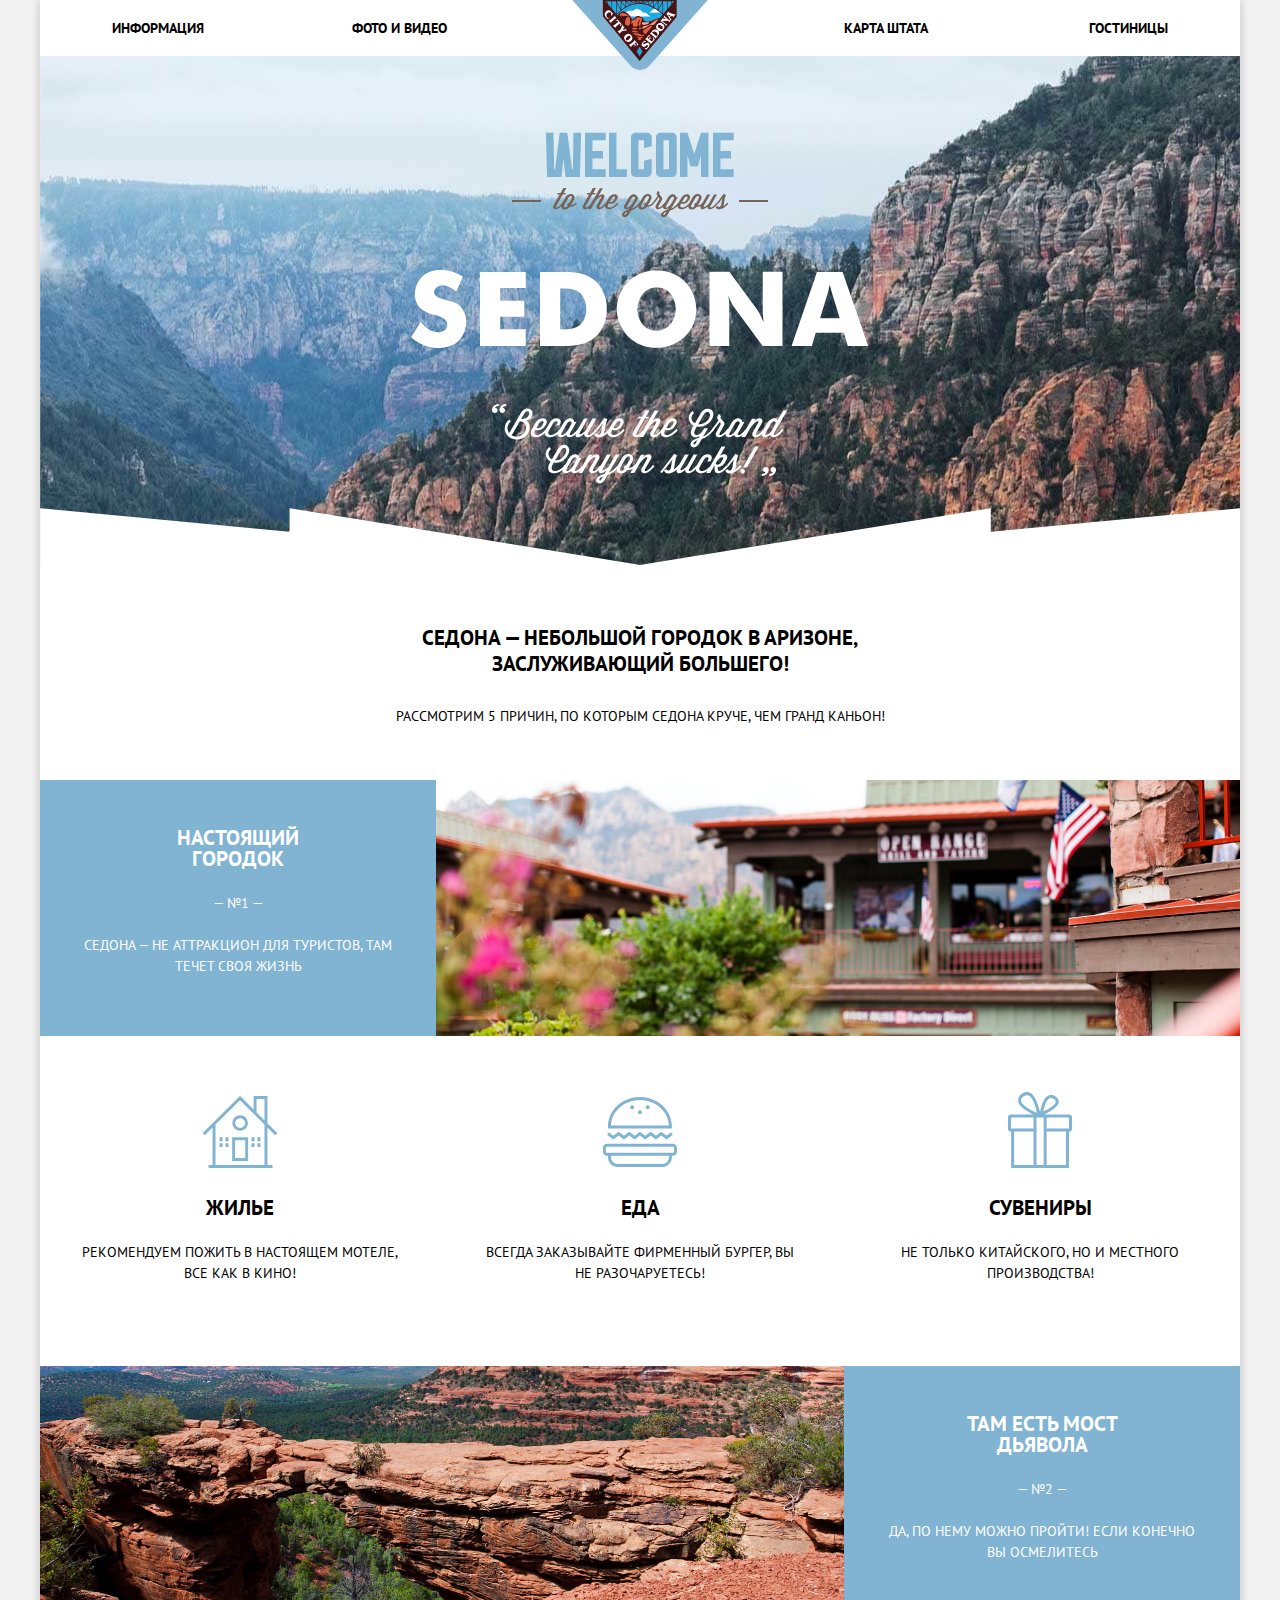
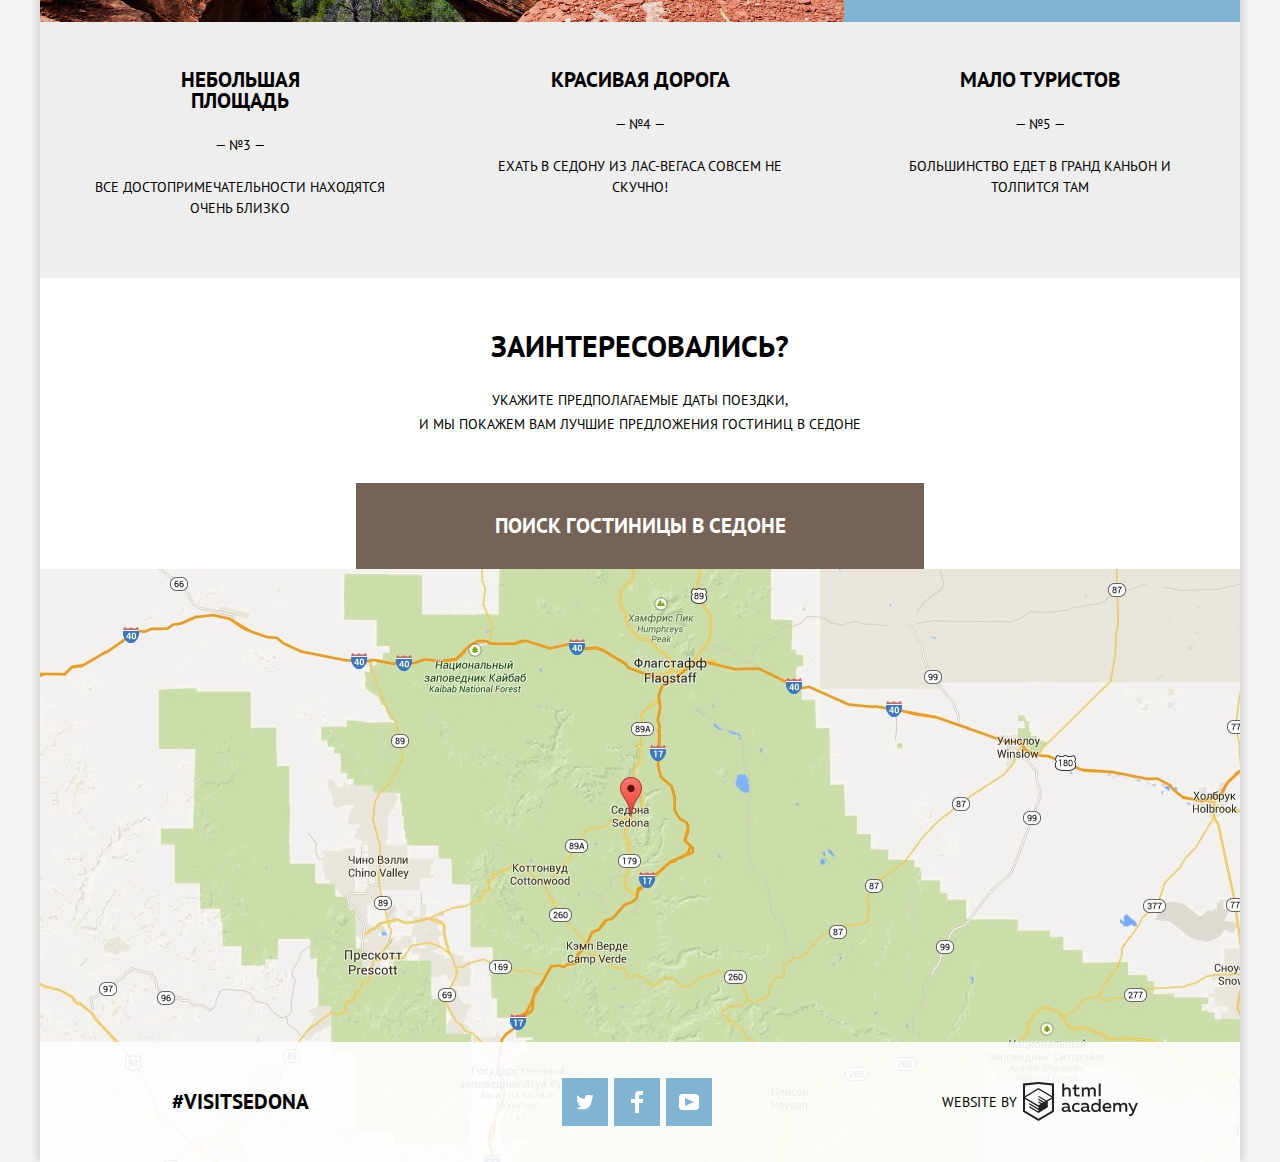
==== commit ca9e1b62: "Добавляет JS, минификацию" ====
--- a/index.html
+++ b/index.html
@@ -4,7 +4,7 @@
 		<meta charset="utf-8">
 		<title>HTML Academy: Седона</title>
 		<link rel="stylesheet" type="text/css" href="css/normalize.css">
-		<link rel="stylesheet" type="text/css" href="css/style.css">
+		<link rel="stylesheet" type="text/css" href="css/style-min.css">
 		<link href="https://fonts.googleapis.com/css?family=PT+Sans:400,700&amp;subset=latin,cyrillic" rel="stylesheet">
 	</head>
 	<body>
@@ -109,54 +109,56 @@
 				
 			</section>
 
-			<section class="search-form">
-				<h2 class="visually-hidden">Форма поиска гостиниц в Седоне</h2>
-				<form method="get">
-					<fieldset class="search-form__data">
-						<div class="search-form-wrapper">
-							<label for="data-begin">Дата заезда:</label>
-							<p class="search-form__input">
-								<input type="text" id="data-begin" name="data-begin" value="24 апреля 2017">
-								<button type="button" value="data-begin" name="btn-data-begin" class="search-form__btn-calendar"><span class="visually-hidden">Календарь</span></button>
-							</p>
-						</div>
-						
-						<div class="search-form-wrapper">
-							<label for="data-end">Дата выезда:</label>
-							<p class="search-form__input">
-								<input type="text" id="data-end" name="data-end" value="4 июля 2017">
-								<button type="button" value="data-begin" name="btn-data-begin" class="search-form__btn-calendar"><span class="visually-hidden">Календарь</span></button>
-							</p>
-						</div>
-						
-					</fieldset>
+			<section class="search-form-container">
+				<div class="search-form">
+					<h2 class="visually-hidden">Форма поиска гостиниц в Седоне</h2>
+					<form method="get" action="https://echo.htmlacademy.ru">
+						<fieldset class="search-form__data">
+							<div class="search-form-wrapper">
+								<label for="data-begin">Дата заезда:</label>
+								<p class="search-form__input">
+									<input type="text" id="data-begin" name="data-begin" value="24 апреля 2017">
+									<button type="button" value="data-begin" name="btn-data-begin" class="search-form__btn-calendar"><span class="visually-hidden">Календарь</span></button>
+								</p>
+							</div>
+							
+							<div class="search-form-wrapper">
+								<label for="data-end">Дата выезда:</label>
+								<p class="search-form__input">
+									<input type="text" id="data-end" name="data-end" value="4 июля 2017">
+									<button type="button" value="data-end" name="btn-data-end" class="search-form__btn-calendar"><span class="visually-hidden">Календарь</span></button>
+								</p>
+							</div>
+							
+						</fieldset>
 
-					<fieldset class="search-form__passenger">
-						<div class="search-form-wrapper">
-							<label for="adult">Взрослые:</label>
-							<p class="search-form__input">
-								<button type="button" value="adult" name="btn-adult-less" class="search-form__btn-passenger search-form__btn-passenger_less">
-									<span class="visually-hidden">Уменьшить взрослых</span>
-								</button>
-								<input type="text" id="adult" name="adult" value="2" pattern="^[ 0-9]+$">
-								<button type="button" value="adult" name="btn-adult-more" class="search-form__btn-passenger search-form__btn-passenger_more">
-									<span class="visually-hidden">Увеличить взрослых</span>
-								</button>
-							</p>
-							<label for="child">Дети:</label>
-							<p class="search-form__input">
-								<button type="button" value="child" name="btn-child-less" class="search-form__btn-passenger search-form__btn-passenger_less">
-									<span class="visually-hidden">Уменьшить детей</span>
-								</button>
-								<input type="text" id="child" name="child" value="0" pattern="^[ 0-9]+$">
-								<button type="button" value="child" name="btn-child-more" class="search-form__btn-passenger search-form__btn-passenger_more">
-									<span class="visually-hidden">Увеличить детей</span>
-								</button>
-							</p>
-						</div>
-					</fieldset>
-					<button class="btn btn-form" type="submit">Найти</button>
-				</form>
+						<fieldset class="search-form__passenger">
+							<div class="search-form-wrapper">
+								<label for="adult">Взрослые:</label>
+								<p class="search-form__input">
+									<button type="button" value="adult" name="btn-adult-less" class="search-form__btn-passenger search-form__btn-passenger_less">
+										<span class="visually-hidden">Уменьшить взрослых</span>
+									</button>
+									<input type="text" id="adult" name="adult" value="2" pattern="^[ 0-9]+$">
+									<button type="button" value="adult" name="btn-adult-more" class="search-form__btn-passenger search-form__btn-passenger_more">
+										<span class="visually-hidden">Увеличить взрослых</span>
+									</button>
+								</p>
+								<label for="child">Дети:</label>
+								<p class="search-form__input">
+									<button type="button" value="child" name="btn-child-less" class="search-form__btn-passenger search-form__btn-passenger_less">
+										<span class="visually-hidden">Уменьшить детей</span>
+									</button>
+									<input type="text" id="child" name="child" value="0" pattern="^[ 0-9]+$">
+									<button type="button" value="child" name="btn-child-more" class="search-form__btn-passenger search-form__btn-passenger_more">
+										<span class="visually-hidden">Увеличить детей</span>
+									</button>
+								</p>
+							</div>
+						</fieldset>
+						<button class="btn btn-form" type="submit">Найти</button>
+					</form>
+				</div>
 			</section>
 
 			<section class="map">
@@ -187,6 +189,8 @@
 			</div>
 			
 		</footer>
+
+		<script src="js/search-form.js"></script>
 		
 	</body>
 </html>
--- a/css/style-min.css
+++ b/css/style-min.css
@@ -0,0 +1 @@
+.features__title_white::before,.logo-main{-webkit-transform:translate(-50%);-ms-transform:translate(-50%);left:50%}.header-main,.navigation-main,main{background-color:#fff}.btn-search-form,a{text-decoration:none}.btn-form,.search-form input,.search-form-title b,body{font-family:'PT Sans',Arial,sans-serif;text-transform:uppercase}.btn-filter,.btn-form,.search-form input,.search-form-title b,body{text-transform:uppercase}body{position:relative;margin:0 auto;max-width:1200px;min-width:768px;font-weight:400;font-size:14px;line-height:26px;text-align:center;color:#000;-webkit-box-shadow:0 0 10px 0 rgba(0,0,0,.2);box-shadow:0 0 10px 0 rgba(0,0,0,.2);background-color:#f2f2f2}img{width:100%;height:auto}.visually-hidden:not(:focus):not(:active),input[type=checkbox].visually-hidden,input[type=radio].visually-hidden{position:absolute;width:1px;height:1px;margin:-1px;border:0;padding:0;white-space:nowrap;-webkit-clip-path:inset(100%);clip-path:inset(100%);clip:rect(0 0 0 0);overflow:hidden}.wrapper{margin:0 6%}.btn{cursor:pointer}.navigation-main{position:relative;color:#000}.logo-main{position:absolute;top:0;z-index:999;transform:translate(-50%)}.logo-main:focus{outline:dotted thin;outline:-webkit-focus-ring-color auto 5px}.logo-main img{width:138px;height:70px}.navigation-site{display:-webkit-box;display:-ms-flexbox;display:flex;-ms-flex-wrap:wrap;flex-wrap:wrap;-webkit-box-pack:start;-ms-flex-pack:start;justify-content:flex-start;-webkit-box-align:center;-ms-flex-align:center;align-items:center;margin:0;padding:0}.navigation-site li{padding:15px 0;width:20%;list-style:none}.navigation-site li:nth-child(4n-3){margin-left:6%}.navigation-site li:nth-child(4n+4){margin-right:6%}.navigation-site li:nth-child(4n+2){margin-right:auto}.navigation-site li:nth-child(4n+2),.navigation-site li:nth-child(4n-3){text-align:left}.navigation-site li:nth-child(4n+3),.navigation-site li:nth-child(4n+4){text-align:right}.navigation-site a{font-weight:700;color:#000}.navigation-site a:focus,.navigation-site a:hover{color:#81b3d2}.navigation-site a:active{color:#000;opacity:.3}.navigation-site_active a,.navigation-site_active a:active,.navigation-site_active a:hover{color:#766357;opacity:1}.features,.intro{color:#000;position:relative;z-index:20}.intro{padding-top:76px;padding-bottom:81px;background:url(../img/intro-border.png) 50% 100% no-repeat,url(../img/intro-bg.jpg) 0 21% no-repeat #b6d0e4;background-size:100%,cover}.intro img{display:block;margin:0 auto}.intro img:nth-child(2){margin-bottom:11px;width:188px;height:45px}.intro img:nth-child(3){margin-bottom:52px;width:256px;height:30px}.intro img:nth-child(4){margin-bottom:56px;width:458px;height:78px}.intro img:nth-child(5){width:296px;height:80px}.features{background-color:#fff}.features__head{padding-top:60px;padding-bottom:51px}.features__head h1{margin:0 0 26px;font-weight:700;font-size:21px;line-height:26px}.features__head p{margin:0}.features__item{display:-webkit-box;display:-ms-flexbox;display:flex}.col-x1{width:33%}.col-x2{width:67%}.features__title{position:relative;padding-top:47px;padding-bottom:38px}.features__title h2{margin:0 0 24px;padding-left:25%;padding-right:25%;font-weight:700;font-size:21px;line-height:21px}.features__title p{margin:0 0 21px;padding-left:10%;padding-right:10%;font-weight:400;font-size:14px;line-height:21px}.features__title_blue{color:#fff;background-color:#81b3d2}.features__title_white{padding-top:161px;padding-bottom:61px;margin:0;-webkit-box-flex:1;-ms-flex-positive:1;flex-grow:1;color:#000;background-color:#fff}.features__title_white::before{content:"";position:absolute;color:#fff;transform:translate(-50%)}.features__title_white:nth-child(1)::before{top:60px;width:75px;height:72px;background-color:#fff;background-image:url(../img/icon-features-2_1.svg);background-repeat:no-repeat;background-position:0 0}.features__title_white:nth-child(2)::before{top:61px;width:74px;height:70px;background-color:#fff;background-image:url(../img/icon-features-2_2.svg);background-repeat:no-repeat;background-position:0 0}.features__title_white:nth-child(3)::before{top:56px;width:64px;height:76px;background:url(../img/icon-features-2_3.svg) no-repeat #fff}.features__item_grey,.features__title_grey{background-color:#eee;color:#000}.features__title_grey{-webkit-box-flex:1;-ms-flex-positive:1;flex-grow:1}.features__item:nth-child(2) .features__img{background:url(../img/features1.jpg) 0 54% no-repeat #b6d0e4;background-size:cover}.features__item:nth-child(4) .features__img{background:url(../img/features3.jpg) 0 53% no-repeat #b6d0e4;background-size:cover}.search-form-title{position:relative;margin:0;padding-top:50px;z-index:20;color:#000;background-color:#fff}.search-form-title b{display:block;margin:0 0 24px;font-weight:700;font-size:30px;line-height:36px}.search-form-title p{margin:0 0 47px;font-size:14px;line-height:24px}.btn-search-form{display:block;margin:0 auto;padding:30px 0;width:568px;font-weight:700;font-size:21px;line-height:26px;color:#fff;text-align:center;background-color:#766357}.btn-search-form:focus,.btn-search-form:hover{background-color:#604e43}.btn-search-form:active{color:rgba(255,255,255,.3);background-color:#503e33}.search-form-container{position:relative;margin:0;padding:0}.search-form{display:none;position:absolute;top:0;left:50%;-webkit-transform:translate(-50%);-ms-transform:translate(-50%);transform:translate(-50%);width:568px;height:395px;-webkit-box-sizing:border-box;box-sizing:border-box;z-index:10;background-color:#fff;padding:55px}.search-form-show{display:block;-webkit-animation:bounce .6s;animation:bounce .6s}.footer-main,.search-form-wrapper{display:-webkit-box;display:-ms-flexbox}.search-form-error{-webkit-animation:shake .6s;animation:shake .6s}.search-form-wrapper{display:flex;-webkit-box-align:center;-ms-flex-align:center;align-items:center;margin-bottom:29px}.search-form fieldset{margin:0;padding:0;border:none}.search-form label{width:112px;font-weight:700;text-align:left}.search-form input{height:38px;-webkit-box-sizing:border-box;box-sizing:border-box;font-weight:700;font-size:14px;line-height:26px;text-align:left;background-color:#f2f2f2;border:none}.btn-form,.footer-hashtag{font-size:21px;line-height:26px;font-weight:700}.search-form input:hover{background-color:#ebebeb}.search-form input:focus{background-color:#fff;-webkit-box-shadow:0 0 0 2px #f2f2f2 inset;box-shadow:0 0 0 2px #f2f2f2 inset}.search-form .search-form__data{margin-bottom:1px}.search-form__input{position:relative;margin:0;padding:0}.search-form__data input{padding:4px 36px 4px 11px;display:inline-block;width:346px;vertical-align:top}.search-form__btn-calendar{position:absolute;top:2px;right:3px;width:34px;height:34px;background:url(../img/calendar.svg) 7px 6px no-repeat #f2f2f2;border:0}.search-form__btn-calendar:focus,.search-form__btn-calendar:hover{background:url(../img/calendar_hover.svg) 7px 6px no-repeat #f2f2f2}.search-form__btn-calendar:active{background:url(../img/calendar_active.svg) 7px 6px no-repeat #f2f2f2}.search-form input:hover+.search-form__btn-calendar{background-color:#ebebeb}.search-form input:focus+.search-form__btn-calendar{background-color:#fff}.search-form__passenger label:nth-child(3){margin-left:auto;width:64px}.search-form__passenger input{-webkit-box-sizing:border-box;box-sizing:border-box;padding:4px;width:38px;text-align:center}.search-form__passenger .search-form__input{display:-webkit-inline-box;display:-ms-inline-flexbox;display:inline-flex;-webkit-box-pack:center;-ms-flex-pack:center;justify-content:center;-webkit-box-align:start;-ms-flex-align:start;align-items:flex-start}.footer-main,.footer-socials{-webkit-box-direction:normal;-ms-flex-direction:row}.search-form__btn-passenger{position:relative;width:38px;height:38px;border:0;background-color:#f2f2f2}.search-form__btn-passenger_less::before,.search-form__btn-passenger_more::before{content:"";position:absolute;width:11px;height:3px;top:50%;left:50%;-webkit-transform:translate(-50%,-50%);-ms-transform:translate(-50%,-50%);transform:translate(-50%,-50%);background-color:#a9a9a9}.search-form__btn-passenger_more::after,.socials-btn::before{top:50%;left:50%;-webkit-transform:translate(-50%,-50%);-ms-transform:translate(-50%,-50%);content:""}.search-form__btn-passenger_more::after{position:absolute;width:3px;height:11px;transform:translate(-50%,-50%);background-color:#a9a9a9}.search-form__btn-passenger_more:focus,.search-form__btn-passenger_more:hover{background-color:#ebebeb}.search-form__btn-passenger_more:focus::after,.search-form__btn-passenger_more:focus::before,.search-form__btn-passenger_more:hover::after,.search-form__btn-passenger_more:hover::before{background-color:#000}.search-form__btn-passenger_less:focus,.search-form__btn-passenger_less:hover{background-color:#ebebeb}.search-form__btn-passenger_less:focus::before,.search-form__btn-passenger_less:hover::before{background-color:#000}.btn-form,.search-form__btn-passenger_less:active::before,.search-form__btn-passenger_more:active::after,.search-form__btn-passenger_more:active::before{background-color:#81b3d2}.btn-form{padding:16px;margin-top:25px;width:100%;text-align:center;color:#fff;border:none}.btn-form:focus,.btn-form:hover{background-color:#669ec0}.btn-form:active{color:rgba(255,255,255,.3);background-color:#5496bd}.map-img{height:593px;width:100%;z-index:9;overflow:hidden;background-color:#f2f1ef;background-image:url(../img/map.jpg);background-repeat:no-repeat;background-position:50% 0;background-size:cover}.footer-main{bottom:0;display:flex;-webkit-box-orient:horizontal;flex-direction:row;-webkit-box-pack:center;-ms-flex-pack:center;justify-content:center;-webkit-box-align:center;-ms-flex-align:center;align-items:center;width:100%;height:120px;color:#000;background-color:rgba(254,254,254,.9)}.footer-copyright,.footer-socials{display:-webkit-box;display:-ms-flexbox;-webkit-box-orient:horizontal}.btn-more,.socials-btn{background-color:#81b3d2}.footer-index{position:absolute}.footer-main div{margin:0 auto;text-align:center}.footer-copyright p,.socials-btn{margin-right:6px}.footer-hashtag{width:33%;-webkit-box-flex:1;-ms-flex-positive:1;flex-grow:1}.footer-socials{display:flex;flex-direction:row;-webkit-box-pack:center;-ms-flex-pack:center;justify-content:center;-webkit-box-align:center;-ms-flex-align:center;align-items:center;width:33%;-webkit-box-flex:1;-ms-flex-positive:1;flex-grow:1}.socials-btn{position:relative;width:46px;height:48px}.socials-btn:focus,.socials-btn:hover{background-color:#669ec0}.socials-btn:active{background-color:#5496bd}.socials-btn:active::before{opacity:.3}.socials-btn::before{position:absolute;transform:translate(-50%,-50%)}.socials-btn-tw::before{width:17px;height:15px;background-image:url(../img/icon-tw.svg)}.socials-btn-fb::before{width:12px;height:22px;background-image:url(../img/icon-fb.svg)}.socials-btn-yt::before{width:20px;height:16px;background-image:url(../img/icon-yt.svg)}.footer-copyright{display:flex;-webkit-box-direction:normal;-ms-flex-direction:row;flex-direction:row;-webkit-box-pack:center;-ms-flex-pack:center;justify-content:center;-webkit-box-align:center;-ms-flex-align:center;align-items:center;width:33%;-webkit-box-flex:1;-ms-flex-positive:1;flex-grow:1}.filters fieldset,.filters form{display:-webkit-box;display:-ms-flexbox}.filters .filters__price,.filters fieldset,.hotel__ratings,.hotels{-webkit-box-orient:vertical;-webkit-box-direction:normal}.footer-copyright a{position:relative;width:115px;height:41px}.footer-copyright a::before{content:"";position:absolute;top:0;left:0;width:115px;height:41px;background-image:url(../img/logo-htmlacademy.svg);background-repeat:no-repeat}.footer-copyright a:focus::before,.footer-copyright a:hover::before{background:url(../img/logo-htmlacademy_hover.svg) no-repeat}.footer-copyright a:active::before{background:url(../img/logo-htmlacademy_active.svg) no-repeat}.filters{padding:27px 0 9px;color:#fff;background:url(../img/filters-bg.jpg) 0 50% no-repeat #485359;background-size:cover}.filters form{display:flex}.filters fieldset{margin:0;padding:0;display:flex;-ms-flex-direction:column;flex-direction:column;text-align:left;border:none}.filters__title{margin-bottom:22px;font-size:16px;line-height:21px;font-weight:700}.filters .filters__infrastructure{width:150px;margin-right:10%}.filters .filters__type-hotel{width:150px}input[type=checkbox]+label{position:relative;margin-bottom:20px;padding-left:40px;cursor:pointer}input[type=checkbox]+label::before{content:"";position:absolute;top:2px;left:0;width:27px;height:23px;background-image:url(../img/checkbox-off.svg);background-repeat:no-repeat}input[type=checkbox]:checked+label::before{background-image:url(../img/checkbox-on.svg)}input[type=checkbox]:disabled+label::before{background-image:url(../img/checkbox-off_disabled.svg)}input[type=checkbox]:checked:disabled+label,input[type=checkbox]:disabled+label{color:#6a6a6a;cursor:auto}input[type=checkbox]:checked:disabled+label::before{background-image:url(../img/checkbox-on_disabled.svg)}input[type=checkbox]:focus+label{outline:dotted thin;outline:-webkit-focus-ring-color auto 5px}.filters .filters__price{margin-left:auto;display:-webkit-box;display:-ms-flexbox;display:flex;-ms-flex-direction:column;flex-direction:column;max-width:318px;min-width:222px;width:31%}.filters__price .filters__title{margin-bottom:10px}.filters__price-input{position:relative;margin-bottom:20px;display:-webkit-box;display:-ms-flexbox;display:flex;-webkit-box-pack:justify;-ms-flex-pack:justify;justify-content:space-between;-webkit-box-align:center;-ms-flex-align:center;align-items:center;border:2px solid #fff;border-radius:2px}.price-wrapper,.sorting .wrapper{display:-webkit-box;display:-ms-flexbox}.price-wrapper{display:flex;-webkit-box-pack:center;-ms-flex-pack:center;justify-content:center;-webkit-box-align:center;-ms-flex-align:center;align-items:center;-webkit-box-flex:1;-ms-flex-positive:1;flex-grow:1}.filters__price-input label{margin-bottom:0;margin-right:1px;margin-left:auto;cursor:pointer}.filters__price-input::before{content:"";position:absolute;top:50%;left:50%;width:2px;height:22px;background-color:#fff;-webkit-transform:translate(-50%,-50%);-ms-transform:translate(-50%,-50%);transform:translate(-50%,-50%)}.filters__price-input input{padding:3px;margin-right:auto;width:38px;height:26px;color:inherit;font:inherit;background:0 0;border:none}.filter__range{position:relative}.filter__range .filter__range-scale{height:2px;background:rgba(255,255,255,.3)}.filter__range .filter__range-bar{width:80%;height:2px;background:#fff}.filter__range-toggle{position:absolute;top:-9px;width:4px;height:4px;background:#ababab;border:8px solid #fff;border-radius:50%;-webkit-box-shadow:0 2px 1px 0 rgba(0,1,1,.2);box-shadow:0 2px 1px 0 rgba(0,1,1,.2);cursor:pointer}.filter__range-toggle:hover{background:#1c4f80}.filter__range-toggle_min{left:0}.filter__range-toggle_max{left:80%}.btn-filter{margin:32px auto 0;padding:5px 34px;font-family:'PT Sans',Arial,sans-serif;font-weight:400;font-size:14px;line-height:21px;color:#fff;background-color:transparent;border:2px solid #fff;border-radius:2px}.hotels,.sorting{background-color:#fff}.btn-filter:focus,.btn-filter:hover{color:#000;background-color:#fff}.sorting{padding-top:30px;padding-bottom:29px;color:#000;border-bottom:1px solid #e5e5e5}.sorting .wrapper{display:flex;-webkit-box-align:center;-ms-flex-align:center;align-items:center}.hotels,.sorting__filters{display:-webkit-box;display:-ms-flexbox}.sorting h2{margin:0 48px 0 0;font-weight:700;font-size:21px;line-height:26px}.btn-sort,.sorting__filters h3{font-size:12px;line-height:18px}.sorting__filters{display:flex;-webkit-box-align:center;-ms-flex-align:center;align-items:center}.sorting__filters h3{margin:0 40px 0 0;font-weight:400}.btn-sort{margin-right:32px;border-bottom:1px dotted #81b3d2;color:rgba(0,0,0,.3)}.btn-sort:focus,.btn-sort:hover{color:#81b3d2}.btn-sort:active{color:#000;border-color:transparent}.btn-sort_active{color:#81b3d2;border-color:transparent}.sorting__dir{margin-left:auto}.btn-sort-dir{position:relative;margin-right:12px;margin-top:-5px;display:inline-block;width:10px;height:11px;vertical-align:middle}.btn-sort-dir:nth-child(2){margin-right:0}.btn-sort-dir::before{content:"";position:absolute;bottom:0;left:0;width:0;height:0;border:6px solid #cacaca;border-top-width:0;border-bottom-width:10px;border-color:#cacaca transparent}.btn-sort-dir:last-child::before{border-top-width:10px;border-bottom-width:0}.btn-sort-dir:focus::before,.btn-sort-dir:hover::before{border-color:#000 transparent}.btn-sort-dir:active::before,.btn-sort-dir_active::before{border-color:#81b3d2 transparent}.hotels{display:flex;-ms-flex-direction:column;flex-direction:column;text-align:left}.hotel__ratings,.hotels__item .wrapper,.hotels__type-price{display:-webkit-box;display:-ms-flexbox}.hotels__item{padding-top:25px;padding-bottom:30px;border-bottom:1px solid #e5e5e5}.hotels__item .wrapper{display:flex;-webkit-box-align:center;-ms-flex-align:center;align-items:center}.hotels__item img{margin-top:5px;margin-right:30px;width:135px;height:90px}.hotels__item h3{margin:0 0 6px;font-weight:700;font-size:21px;line-height:26px}.hotels__type-price{margin:0;display:flex;font-weight:400;font-size:14px;line-height:21px;color:#333}.btn-more,.btn-reservation{margin-top:14px;margin-right:3px;display:inline-block;font-weight:700;vertical-align:top;padding:3px;text-align:center;font-size:14px;line-height:21px}.hotels__type-price span{width:116px}.btn-more{width:104px;color:#fff}.btn-more:active,.btn-more:focus,.btn-more:hover{background-color:#669ec0}.btn-more:active{color:rgba(255,255,255,.3)}.btn-reservation{width:136px;color:#fff;background-color:#766357}.btn-reservation:focus,.btn-reservation:hover{background-color:#604e43}.btn-reservation:active{color:rgba(255,255,255,.3);background-color:#503e33}.hotel__ratings{margin-top:5px;margin-left:auto;-ms-flex-item-align:stretch;align-self:stretch;display:flex;-ms-flex-direction:column;flex-direction:column;-webkit-box-pack:justify;-ms-flex-pack:justify;justify-content:space-between;-webkit-box-align:end;-ms-flex-align:end;align-items:flex-end}.hotel__stars{margin:0;display:-webkit-box;display:-ms-flexbox;display:flex;-webkit-box-pack:end;-ms-flex-pack:end;justify-content:flex-end}.hotel__stars span{margin-right:6px;display:inline-block;vertical-align:top;width:18px;height:17px;background-image:url(../img/star.svg);background-repeat:no-repeat}.hotel__stars span:last-child{margin:0}.hotel__rating{margin:0;padding:3px;width:105px;text-align:center;font-size:14px;line-height:21px;color:#666;background-color:#f2f2f2}@-webkit-keyframes bounce{0%{-webkit-transform:translate(-50%,-100%);transform:translate(-50%,-100%)}70%{-webkit-transform:translate(-50%,30px);transform:translate(-50%,30px)}90%{-webkit-transform:translate(-50%,-10px);transform:translate(-50%,-10px)}100%{-webkit-transform:translate(-50%,0);transform:translate(-50%,0)}}@keyframes bounce{0%{-webkit-transform:translate(-50%,-100%);transform:translate(-50%,-100%)}70%{-webkit-transform:translate(-50%,30px);transform:translate(-50%,30px)}90%{-webkit-transform:translate(-50%,-10px);transform:translate(-50%,-10px)}100%{-webkit-transform:translate(-50%,0);transform:translate(-50%,0)}}@-webkit-keyframes shake{0%,100%{-webkit-transform:translate(-50%,0);transform:translate(-50%,0)}10%,30%,50%,70%,90%{-webkit-transform:translate(-52%,0);transform:translate(-52%,0)}20%,40%,60%,80%{-webkit-transform:translate(-48%,0);transform:translate(-48%,0)}}@keyframes shake{0%,100%{-webkit-transform:translate(-50%,0);transform:translate(-50%,0)}10%,30%,50%,70%,90%{-webkit-transform:translate(-52%,0);transform:translate(-52%,0)}20%,40%,60%,80%{-webkit-transform:translate(-48%,0);transform:translate(-48%,0)}}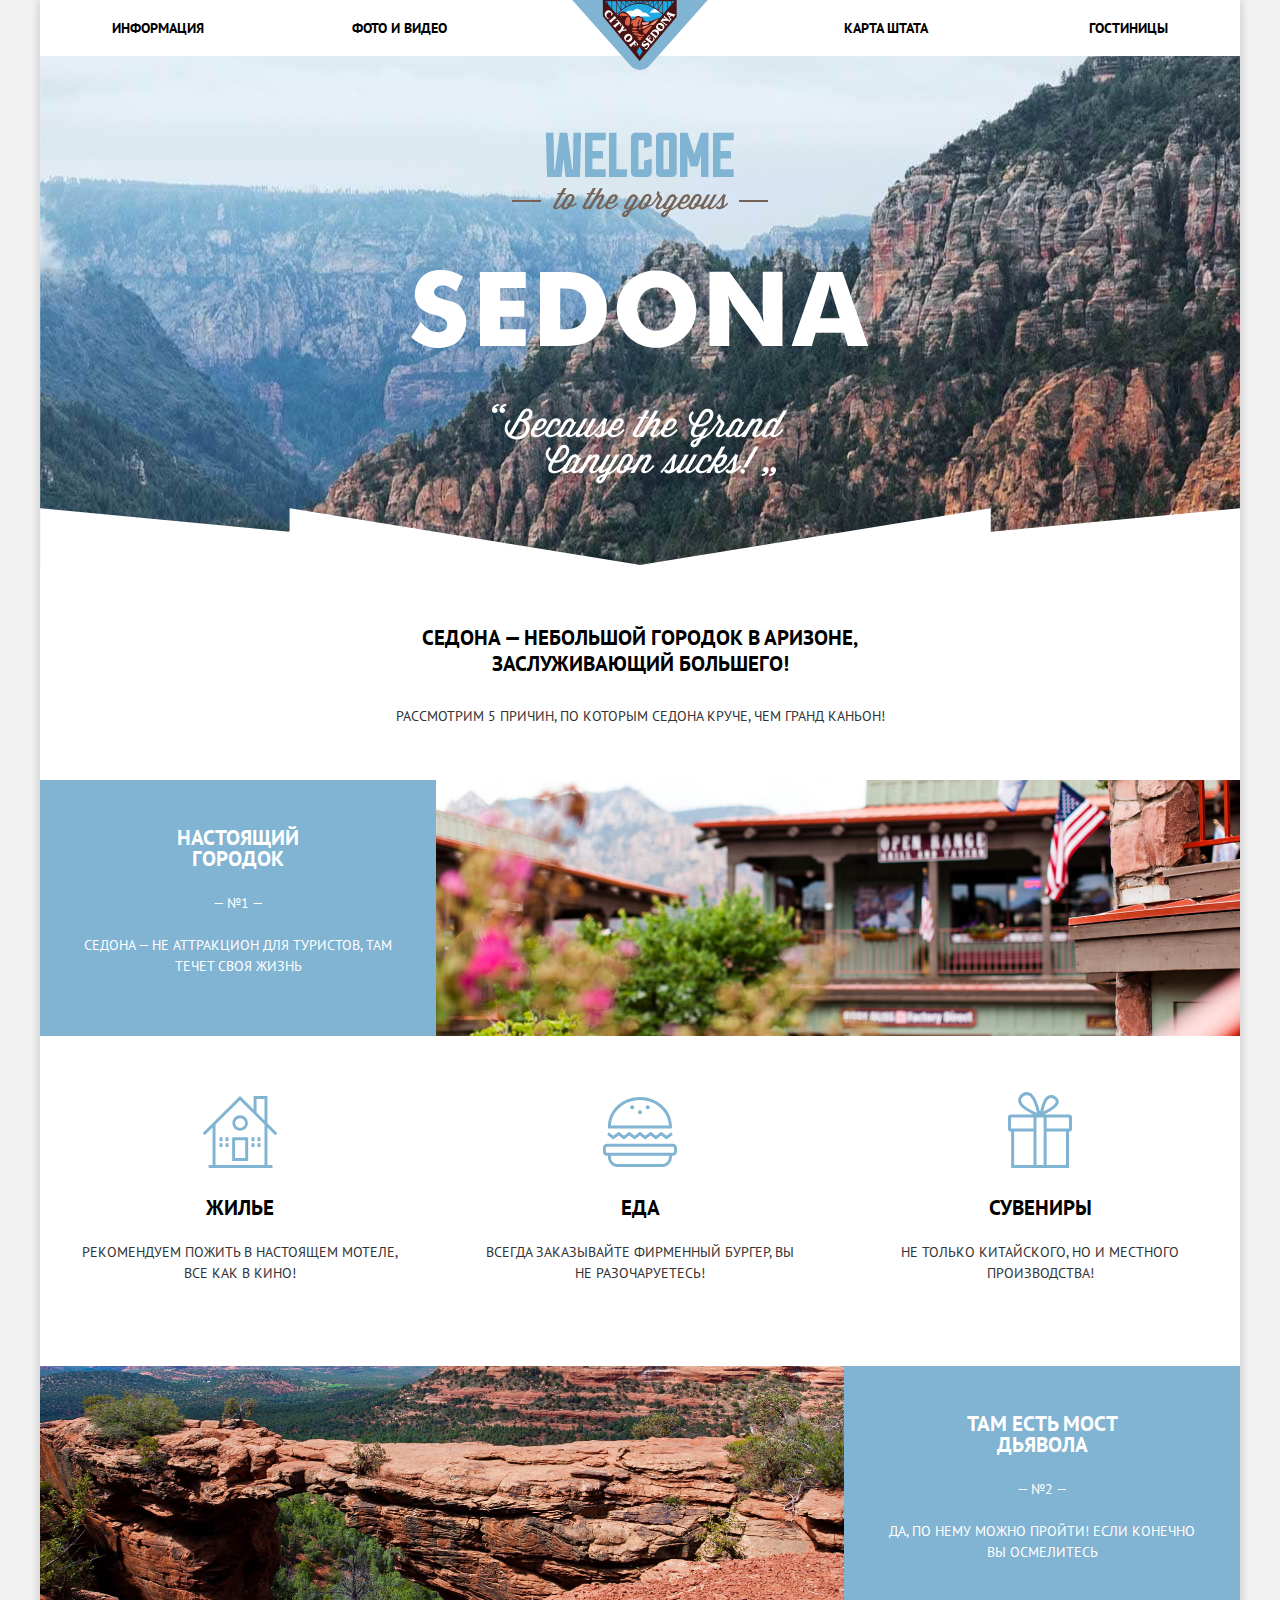
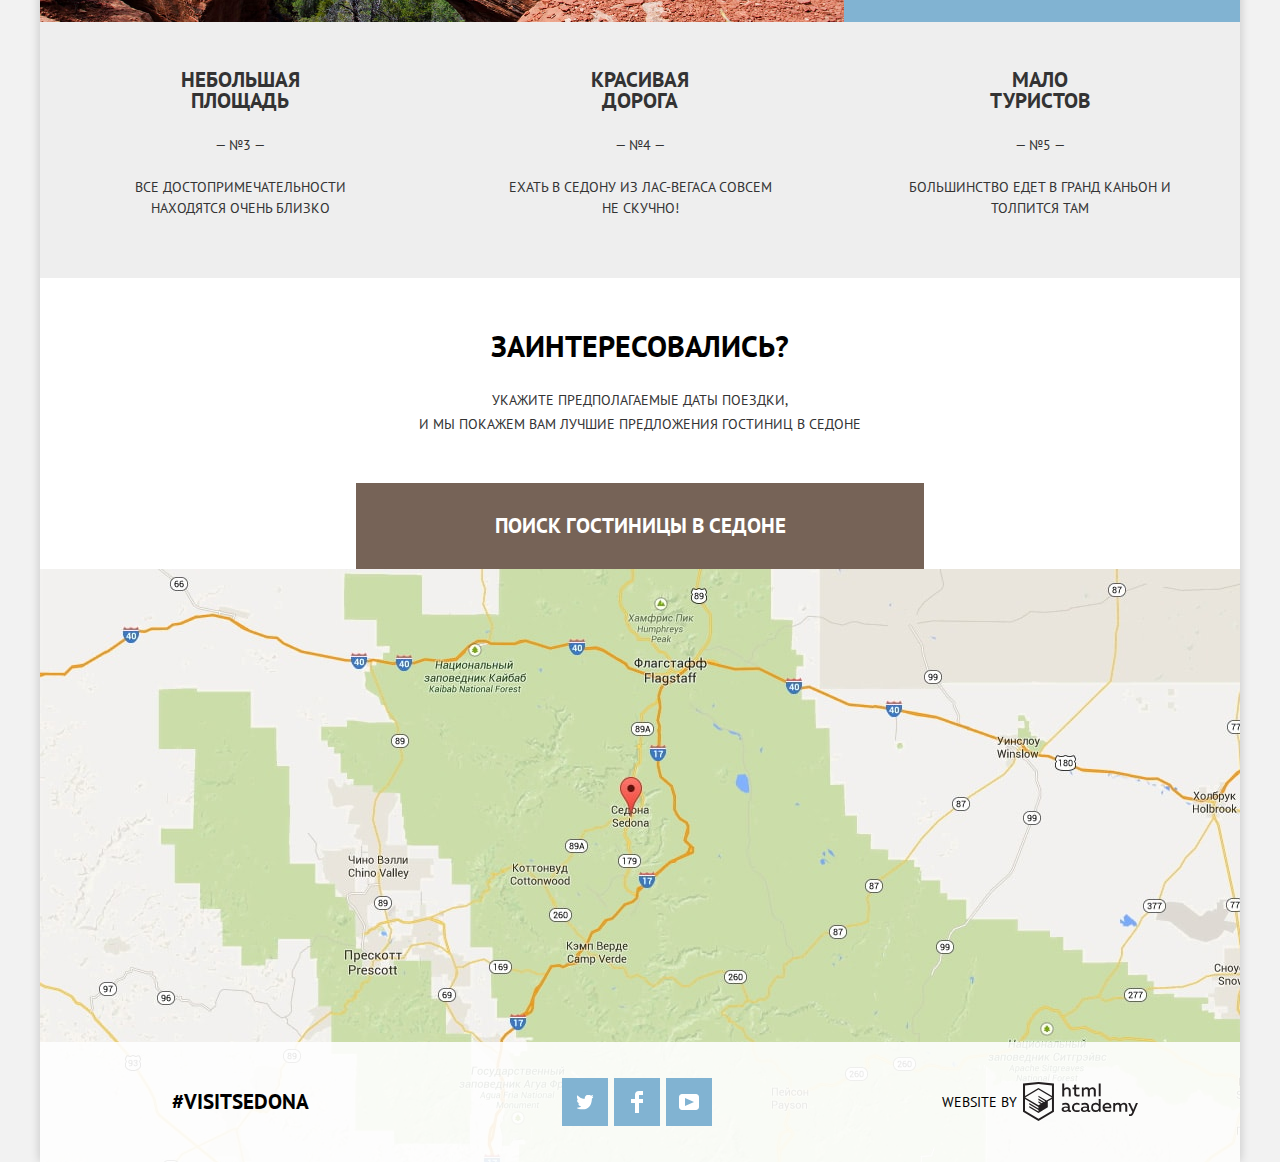
==== commit e19458dc: "добавляет различные правки" ====
--- a/index.html
+++ b/index.html
@@ -79,19 +79,19 @@
 				
 				<div class="features__item features__item_grey">
 				 	<div class="features__title features__title_grey col-x1">
-				 		<h2>Небольшая площадь</h2>
+				 		<h2>Небольшая <br> площадь</h2>
 				 		<p>&mdash; №3 &mdash;</p>
-				 		<p>Все достопримечательности находятся очень близко</p>
+				 		<p>Все достопримечательности <br> находятся очень близко</p>
 				 	</div>
 				 	<div class="features__title features__title_grey col-x1">
-				 		<h2>Красивая дорога</h2>
+				 		<h2>Красивая <br> дорога</h2>
 				 		<p>&mdash; №4 &mdash;</p>
-				 		<p>Ехать в Седону из Лас-Вегаса совсем не скучно!</p>
+				 		<p>Ехать в Седону из Лас-Вегаса совсем <br> не скучно!</p>
 				 	</div>
 				 	<div class="features__title features__title_grey col-x1">
-				 		<h2>МАЛО ТУРИСТОВ</h2>
+				 		<h2>Мало <br> туристов</h2>
 				 		<p>&mdash; №5 &mdash;</p>
-				 		<p>Большинство едет в гранд каньон и толпится там</p>
+				 		<p>Большинство едет в гранд каньон и <br> толпится там</p>
 				 	</div>
 				</div>
 				
@@ -164,33 +164,34 @@
 			<section class="map">
 				<h2 class="visually-hidden">Карта города Седоны и его окрестностей</h2>				
 				<div class="map-img" title="Карта Седоны">
-					<iframe src="https://www.google.com/maps/embed?pb=!1m18!1m12!1m3!1d209549.0634947392!2d-111.90508801948403!3d34.851098169123105!2m3!1f0!2f0!3f0!3m2!1i1024!2i768!4f13.1!3m3!1m2!1s0x872da132f942b00d%3A0x5548c523fa6c8efd!2z0KHQtdC00L7QvdCwLCDQkNGA0LjQt9C-0L3QsCA4NjMzNiwg0KHQqNCQ!5e0!3m2!1sru!2sru!4v1502454546618" width="1200" height="593" frameborder="0" style="border:0" allowfullscreen></iframe>
+					<iframe src="https://www.google.com/maps/embed?pb=!1m18!1m12!1m3!1d209549.0634947392!2d-111.90508801948403!3d34.851098169123105!2m3!1f0!2f0!3f0!3m2!1i1024!2i768!4f13.1!3m3!1m2!1s0x872da132f942b00d%3A0x5548c523fa6c8efd!2z0KHQtdC00L7QvdCwLCDQkNGA0LjQt9C-0L3QsCA4NjMzNiwg0KHQqNCQ!5e0!3m2!1sru!2sru!4v1502454546618" width="1200" height="593" allowfullscreen></iframe>
 				</div>
 			</section>
 		</main>
 		
-		<footer class="footer-main footer-index">
-			
-			<div class="footer-hashtag">
-				<p>#VisitSedona</p>
-			</div>
+		<footer class="footer-main">
+			<div class="footer-container footer-index">
+				<div class="footer-hashtag">
+					<p>#VisitSedona</p>
+				</div>
 
-			<div class="footer-socials">
-				<a class="btn socials-btn socials-btn-tw" href="#" title="Twitter"><span class="visually-hidden">Twitter</span></a>
-				<a class="btn socials-btn socials-btn-fb" href="#" title="Facebook"><span class="visually-hidden">Facebook</span></a>
-				<a class="btn socials-btn socials-btn-yt" href="#" title="Youtube"><span class="visually-hidden">Youtube</span></a>
-			</div>
+				<div class="footer-socials">
+					<a class="btn socials-btn socials-btn-tw" href="#" title="Twitter"><span class="visually-hidden">Twitter</span></a>
+					<a class="btn socials-btn socials-btn-fb" href="#" title="Facebook"><span class="visually-hidden">Facebook</span></a>
+					<a class="btn socials-btn socials-btn-yt" href="#" title="Youtube"><span class="visually-hidden">Youtube</span></a>
+				</div>
 
-			<div class="footer-copyright">
-				<p>website by</p>
-				<a href="https://htmlacademy.ru/intensive/htmlcss" target="_blank" title="HTML Academy">
-					<!--<img src="img/logo-htmlacademy.svg" width="115" height="41" alt="HTML Academy">-->
-				</a>
+				<div class="footer-copyright">
+					<p>website by</p>
+					<a href="https://htmlacademy.ru/intensive/htmlcss" target="_blank" title="HTML Academy">
+						<!--<img src="img/logo-htmlacademy.svg" width="115" height="41" alt="HTML Academy">-->
+					</a>
+				</div>
 			</div>
 			
 		</footer>
 
-		<script src="js/search-form.js"></script>
+		<script src="js/search-form-min.js"></script>
 		
 	</body>
 </html>
--- a/css/style-min.css
+++ b/css/style-min.css
@@ -1 +1 @@
-.features__title_white::before,.logo-main{-webkit-transform:translate(-50%);-ms-transform:translate(-50%);left:50%}.header-main,.navigation-main,main{background-color:#fff}.btn-search-form,a{text-decoration:none}.btn-form,.search-form input,.search-form-title b,body{font-family:'PT Sans',Arial,sans-serif;text-transform:uppercase}.btn-filter,.btn-form,.search-form input,.search-form-title b,body{text-transform:uppercase}body{position:relative;margin:0 auto;max-width:1200px;min-width:768px;font-weight:400;font-size:14px;line-height:26px;text-align:center;color:#000;-webkit-box-shadow:0 0 10px 0 rgba(0,0,0,.2);box-shadow:0 0 10px 0 rgba(0,0,0,.2);background-color:#f2f2f2}img{width:100%;height:auto}.visually-hidden:not(:focus):not(:active),input[type=checkbox].visually-hidden,input[type=radio].visually-hidden{position:absolute;width:1px;height:1px;margin:-1px;border:0;padding:0;white-space:nowrap;-webkit-clip-path:inset(100%);clip-path:inset(100%);clip:rect(0 0 0 0);overflow:hidden}.wrapper{margin:0 6%}.btn{cursor:pointer}.navigation-main{position:relative;color:#000}.logo-main{position:absolute;top:0;z-index:999;transform:translate(-50%)}.logo-main:focus{outline:dotted thin;outline:-webkit-focus-ring-color auto 5px}.logo-main img{width:138px;height:70px}.navigation-site{display:-webkit-box;display:-ms-flexbox;display:flex;-ms-flex-wrap:wrap;flex-wrap:wrap;-webkit-box-pack:start;-ms-flex-pack:start;justify-content:flex-start;-webkit-box-align:center;-ms-flex-align:center;align-items:center;margin:0;padding:0}.navigation-site li{padding:15px 0;width:20%;list-style:none}.navigation-site li:nth-child(4n-3){margin-left:6%}.navigation-site li:nth-child(4n+4){margin-right:6%}.navigation-site li:nth-child(4n+2){margin-right:auto}.navigation-site li:nth-child(4n+2),.navigation-site li:nth-child(4n-3){text-align:left}.navigation-site li:nth-child(4n+3),.navigation-site li:nth-child(4n+4){text-align:right}.navigation-site a{font-weight:700;color:#000}.navigation-site a:focus,.navigation-site a:hover{color:#81b3d2}.navigation-site a:active{color:#000;opacity:.3}.navigation-site_active a,.navigation-site_active a:active,.navigation-site_active a:hover{color:#766357;opacity:1}.features,.intro{color:#000;position:relative;z-index:20}.intro{padding-top:76px;padding-bottom:81px;background:url(../img/intro-border.png) 50% 100% no-repeat,url(../img/intro-bg.jpg) 0 21% no-repeat #b6d0e4;background-size:100%,cover}.intro img{display:block;margin:0 auto}.intro img:nth-child(2){margin-bottom:11px;width:188px;height:45px}.intro img:nth-child(3){margin-bottom:52px;width:256px;height:30px}.intro img:nth-child(4){margin-bottom:56px;width:458px;height:78px}.intro img:nth-child(5){width:296px;height:80px}.features{background-color:#fff}.features__head{padding-top:60px;padding-bottom:51px}.features__head h1{margin:0 0 26px;font-weight:700;font-size:21px;line-height:26px}.features__head p{margin:0}.features__item{display:-webkit-box;display:-ms-flexbox;display:flex}.col-x1{width:33%}.col-x2{width:67%}.features__title{position:relative;padding-top:47px;padding-bottom:38px}.features__title h2{margin:0 0 24px;padding-left:25%;padding-right:25%;font-weight:700;font-size:21px;line-height:21px}.features__title p{margin:0 0 21px;padding-left:10%;padding-right:10%;font-weight:400;font-size:14px;line-height:21px}.features__title_blue{color:#fff;background-color:#81b3d2}.features__title_white{padding-top:161px;padding-bottom:61px;margin:0;-webkit-box-flex:1;-ms-flex-positive:1;flex-grow:1;color:#000;background-color:#fff}.features__title_white::before{content:"";position:absolute;color:#fff;transform:translate(-50%)}.features__title_white:nth-child(1)::before{top:60px;width:75px;height:72px;background-color:#fff;background-image:url(../img/icon-features-2_1.svg);background-repeat:no-repeat;background-position:0 0}.features__title_white:nth-child(2)::before{top:61px;width:74px;height:70px;background-color:#fff;background-image:url(../img/icon-features-2_2.svg);background-repeat:no-repeat;background-position:0 0}.features__title_white:nth-child(3)::before{top:56px;width:64px;height:76px;background:url(../img/icon-features-2_3.svg) no-repeat #fff}.features__item_grey,.features__title_grey{background-color:#eee;color:#000}.features__title_grey{-webkit-box-flex:1;-ms-flex-positive:1;flex-grow:1}.features__item:nth-child(2) .features__img{background:url(../img/features1.jpg) 0 54% no-repeat #b6d0e4;background-size:cover}.features__item:nth-child(4) .features__img{background:url(../img/features3.jpg) 0 53% no-repeat #b6d0e4;background-size:cover}.search-form-title{position:relative;margin:0;padding-top:50px;z-index:20;color:#000;background-color:#fff}.search-form-title b{display:block;margin:0 0 24px;font-weight:700;font-size:30px;line-height:36px}.search-form-title p{margin:0 0 47px;font-size:14px;line-height:24px}.btn-search-form{display:block;margin:0 auto;padding:30px 0;width:568px;font-weight:700;font-size:21px;line-height:26px;color:#fff;text-align:center;background-color:#766357}.btn-search-form:focus,.btn-search-form:hover{background-color:#604e43}.btn-search-form:active{color:rgba(255,255,255,.3);background-color:#503e33}.search-form-container{position:relative;margin:0;padding:0}.search-form{display:none;position:absolute;top:0;left:50%;-webkit-transform:translate(-50%);-ms-transform:translate(-50%);transform:translate(-50%);width:568px;height:395px;-webkit-box-sizing:border-box;box-sizing:border-box;z-index:10;background-color:#fff;padding:55px}.search-form-show{display:block;-webkit-animation:bounce .6s;animation:bounce .6s}.footer-main,.search-form-wrapper{display:-webkit-box;display:-ms-flexbox}.search-form-error{-webkit-animation:shake .6s;animation:shake .6s}.search-form-wrapper{display:flex;-webkit-box-align:center;-ms-flex-align:center;align-items:center;margin-bottom:29px}.search-form fieldset{margin:0;padding:0;border:none}.search-form label{width:112px;font-weight:700;text-align:left}.search-form input{height:38px;-webkit-box-sizing:border-box;box-sizing:border-box;font-weight:700;font-size:14px;line-height:26px;text-align:left;background-color:#f2f2f2;border:none}.btn-form,.footer-hashtag{font-size:21px;line-height:26px;font-weight:700}.search-form input:hover{background-color:#ebebeb}.search-form input:focus{background-color:#fff;-webkit-box-shadow:0 0 0 2px #f2f2f2 inset;box-shadow:0 0 0 2px #f2f2f2 inset}.search-form .search-form__data{margin-bottom:1px}.search-form__input{position:relative;margin:0;padding:0}.search-form__data input{padding:4px 36px 4px 11px;display:inline-block;width:346px;vertical-align:top}.search-form__btn-calendar{position:absolute;top:2px;right:3px;width:34px;height:34px;background:url(../img/calendar.svg) 7px 6px no-repeat #f2f2f2;border:0}.search-form__btn-calendar:focus,.search-form__btn-calendar:hover{background:url(../img/calendar_hover.svg) 7px 6px no-repeat #f2f2f2}.search-form__btn-calendar:active{background:url(../img/calendar_active.svg) 7px 6px no-repeat #f2f2f2}.search-form input:hover+.search-form__btn-calendar{background-color:#ebebeb}.search-form input:focus+.search-form__btn-calendar{background-color:#fff}.search-form__passenger label:nth-child(3){margin-left:auto;width:64px}.search-form__passenger input{-webkit-box-sizing:border-box;box-sizing:border-box;padding:4px;width:38px;text-align:center}.search-form__passenger .search-form__input{display:-webkit-inline-box;display:-ms-inline-flexbox;display:inline-flex;-webkit-box-pack:center;-ms-flex-pack:center;justify-content:center;-webkit-box-align:start;-ms-flex-align:start;align-items:flex-start}.footer-main,.footer-socials{-webkit-box-direction:normal;-ms-flex-direction:row}.search-form__btn-passenger{position:relative;width:38px;height:38px;border:0;background-color:#f2f2f2}.search-form__btn-passenger_less::before,.search-form__btn-passenger_more::before{content:"";position:absolute;width:11px;height:3px;top:50%;left:50%;-webkit-transform:translate(-50%,-50%);-ms-transform:translate(-50%,-50%);transform:translate(-50%,-50%);background-color:#a9a9a9}.search-form__btn-passenger_more::after,.socials-btn::before{top:50%;left:50%;-webkit-transform:translate(-50%,-50%);-ms-transform:translate(-50%,-50%);content:""}.search-form__btn-passenger_more::after{position:absolute;width:3px;height:11px;transform:translate(-50%,-50%);background-color:#a9a9a9}.search-form__btn-passenger_more:focus,.search-form__btn-passenger_more:hover{background-color:#ebebeb}.search-form__btn-passenger_more:focus::after,.search-form__btn-passenger_more:focus::before,.search-form__btn-passenger_more:hover::after,.search-form__btn-passenger_more:hover::before{background-color:#000}.search-form__btn-passenger_less:focus,.search-form__btn-passenger_less:hover{background-color:#ebebeb}.search-form__btn-passenger_less:focus::before,.search-form__btn-passenger_less:hover::before{background-color:#000}.btn-form,.search-form__btn-passenger_less:active::before,.search-form__btn-passenger_more:active::after,.search-form__btn-passenger_more:active::before{background-color:#81b3d2}.btn-form{padding:16px;margin-top:25px;width:100%;text-align:center;color:#fff;border:none}.btn-form:focus,.btn-form:hover{background-color:#669ec0}.btn-form:active{color:rgba(255,255,255,.3);background-color:#5496bd}.map-img{height:593px;width:100%;z-index:9;overflow:hidden;background-color:#f2f1ef;background-image:url(../img/map.jpg);background-repeat:no-repeat;background-position:50% 0;background-size:cover}.footer-main{bottom:0;display:flex;-webkit-box-orient:horizontal;flex-direction:row;-webkit-box-pack:center;-ms-flex-pack:center;justify-content:center;-webkit-box-align:center;-ms-flex-align:center;align-items:center;width:100%;height:120px;color:#000;background-color:rgba(254,254,254,.9)}.footer-copyright,.footer-socials{display:-webkit-box;display:-ms-flexbox;-webkit-box-orient:horizontal}.btn-more,.socials-btn{background-color:#81b3d2}.footer-index{position:absolute}.footer-main div{margin:0 auto;text-align:center}.footer-copyright p,.socials-btn{margin-right:6px}.footer-hashtag{width:33%;-webkit-box-flex:1;-ms-flex-positive:1;flex-grow:1}.footer-socials{display:flex;flex-direction:row;-webkit-box-pack:center;-ms-flex-pack:center;justify-content:center;-webkit-box-align:center;-ms-flex-align:center;align-items:center;width:33%;-webkit-box-flex:1;-ms-flex-positive:1;flex-grow:1}.socials-btn{position:relative;width:46px;height:48px}.socials-btn:focus,.socials-btn:hover{background-color:#669ec0}.socials-btn:active{background-color:#5496bd}.socials-btn:active::before{opacity:.3}.socials-btn::before{position:absolute;transform:translate(-50%,-50%)}.socials-btn-tw::before{width:17px;height:15px;background-image:url(../img/icon-tw.svg)}.socials-btn-fb::before{width:12px;height:22px;background-image:url(../img/icon-fb.svg)}.socials-btn-yt::before{width:20px;height:16px;background-image:url(../img/icon-yt.svg)}.footer-copyright{display:flex;-webkit-box-direction:normal;-ms-flex-direction:row;flex-direction:row;-webkit-box-pack:center;-ms-flex-pack:center;justify-content:center;-webkit-box-align:center;-ms-flex-align:center;align-items:center;width:33%;-webkit-box-flex:1;-ms-flex-positive:1;flex-grow:1}.filters fieldset,.filters form{display:-webkit-box;display:-ms-flexbox}.filters .filters__price,.filters fieldset,.hotel__ratings,.hotels{-webkit-box-orient:vertical;-webkit-box-direction:normal}.footer-copyright a{position:relative;width:115px;height:41px}.footer-copyright a::before{content:"";position:absolute;top:0;left:0;width:115px;height:41px;background-image:url(../img/logo-htmlacademy.svg);background-repeat:no-repeat}.footer-copyright a:focus::before,.footer-copyright a:hover::before{background:url(../img/logo-htmlacademy_hover.svg) no-repeat}.footer-copyright a:active::before{background:url(../img/logo-htmlacademy_active.svg) no-repeat}.filters{padding:27px 0 9px;color:#fff;background:url(../img/filters-bg.jpg) 0 50% no-repeat #485359;background-size:cover}.filters form{display:flex}.filters fieldset{margin:0;padding:0;display:flex;-ms-flex-direction:column;flex-direction:column;text-align:left;border:none}.filters__title{margin-bottom:22px;font-size:16px;line-height:21px;font-weight:700}.filters .filters__infrastructure{width:150px;margin-right:10%}.filters .filters__type-hotel{width:150px}input[type=checkbox]+label{position:relative;margin-bottom:20px;padding-left:40px;cursor:pointer}input[type=checkbox]+label::before{content:"";position:absolute;top:2px;left:0;width:27px;height:23px;background-image:url(../img/checkbox-off.svg);background-repeat:no-repeat}input[type=checkbox]:checked+label::before{background-image:url(../img/checkbox-on.svg)}input[type=checkbox]:disabled+label::before{background-image:url(../img/checkbox-off_disabled.svg)}input[type=checkbox]:checked:disabled+label,input[type=checkbox]:disabled+label{color:#6a6a6a;cursor:auto}input[type=checkbox]:checked:disabled+label::before{background-image:url(../img/checkbox-on_disabled.svg)}input[type=checkbox]:focus+label{outline:dotted thin;outline:-webkit-focus-ring-color auto 5px}.filters .filters__price{margin-left:auto;display:-webkit-box;display:-ms-flexbox;display:flex;-ms-flex-direction:column;flex-direction:column;max-width:318px;min-width:222px;width:31%}.filters__price .filters__title{margin-bottom:10px}.filters__price-input{position:relative;margin-bottom:20px;display:-webkit-box;display:-ms-flexbox;display:flex;-webkit-box-pack:justify;-ms-flex-pack:justify;justify-content:space-between;-webkit-box-align:center;-ms-flex-align:center;align-items:center;border:2px solid #fff;border-radius:2px}.price-wrapper,.sorting .wrapper{display:-webkit-box;display:-ms-flexbox}.price-wrapper{display:flex;-webkit-box-pack:center;-ms-flex-pack:center;justify-content:center;-webkit-box-align:center;-ms-flex-align:center;align-items:center;-webkit-box-flex:1;-ms-flex-positive:1;flex-grow:1}.filters__price-input label{margin-bottom:0;margin-right:1px;margin-left:auto;cursor:pointer}.filters__price-input::before{content:"";position:absolute;top:50%;left:50%;width:2px;height:22px;background-color:#fff;-webkit-transform:translate(-50%,-50%);-ms-transform:translate(-50%,-50%);transform:translate(-50%,-50%)}.filters__price-input input{padding:3px;margin-right:auto;width:38px;height:26px;color:inherit;font:inherit;background:0 0;border:none}.filter__range{position:relative}.filter__range .filter__range-scale{height:2px;background:rgba(255,255,255,.3)}.filter__range .filter__range-bar{width:80%;height:2px;background:#fff}.filter__range-toggle{position:absolute;top:-9px;width:4px;height:4px;background:#ababab;border:8px solid #fff;border-radius:50%;-webkit-box-shadow:0 2px 1px 0 rgba(0,1,1,.2);box-shadow:0 2px 1px 0 rgba(0,1,1,.2);cursor:pointer}.filter__range-toggle:hover{background:#1c4f80}.filter__range-toggle_min{left:0}.filter__range-toggle_max{left:80%}.btn-filter{margin:32px auto 0;padding:5px 34px;font-family:'PT Sans',Arial,sans-serif;font-weight:400;font-size:14px;line-height:21px;color:#fff;background-color:transparent;border:2px solid #fff;border-radius:2px}.hotels,.sorting{background-color:#fff}.btn-filter:focus,.btn-filter:hover{color:#000;background-color:#fff}.sorting{padding-top:30px;padding-bottom:29px;color:#000;border-bottom:1px solid #e5e5e5}.sorting .wrapper{display:flex;-webkit-box-align:center;-ms-flex-align:center;align-items:center}.hotels,.sorting__filters{display:-webkit-box;display:-ms-flexbox}.sorting h2{margin:0 48px 0 0;font-weight:700;font-size:21px;line-height:26px}.btn-sort,.sorting__filters h3{font-size:12px;line-height:18px}.sorting__filters{display:flex;-webkit-box-align:center;-ms-flex-align:center;align-items:center}.sorting__filters h3{margin:0 40px 0 0;font-weight:400}.btn-sort{margin-right:32px;border-bottom:1px dotted #81b3d2;color:rgba(0,0,0,.3)}.btn-sort:focus,.btn-sort:hover{color:#81b3d2}.btn-sort:active{color:#000;border-color:transparent}.btn-sort_active{color:#81b3d2;border-color:transparent}.sorting__dir{margin-left:auto}.btn-sort-dir{position:relative;margin-right:12px;margin-top:-5px;display:inline-block;width:10px;height:11px;vertical-align:middle}.btn-sort-dir:nth-child(2){margin-right:0}.btn-sort-dir::before{content:"";position:absolute;bottom:0;left:0;width:0;height:0;border:6px solid #cacaca;border-top-width:0;border-bottom-width:10px;border-color:#cacaca transparent}.btn-sort-dir:last-child::before{border-top-width:10px;border-bottom-width:0}.btn-sort-dir:focus::before,.btn-sort-dir:hover::before{border-color:#000 transparent}.btn-sort-dir:active::before,.btn-sort-dir_active::before{border-color:#81b3d2 transparent}.hotels{display:flex;-ms-flex-direction:column;flex-direction:column;text-align:left}.hotel__ratings,.hotels__item .wrapper,.hotels__type-price{display:-webkit-box;display:-ms-flexbox}.hotels__item{padding-top:25px;padding-bottom:30px;border-bottom:1px solid #e5e5e5}.hotels__item .wrapper{display:flex;-webkit-box-align:center;-ms-flex-align:center;align-items:center}.hotels__item img{margin-top:5px;margin-right:30px;width:135px;height:90px}.hotels__item h3{margin:0 0 6px;font-weight:700;font-size:21px;line-height:26px}.hotels__type-price{margin:0;display:flex;font-weight:400;font-size:14px;line-height:21px;color:#333}.btn-more,.btn-reservation{margin-top:14px;margin-right:3px;display:inline-block;font-weight:700;vertical-align:top;padding:3px;text-align:center;font-size:14px;line-height:21px}.hotels__type-price span{width:116px}.btn-more{width:104px;color:#fff}.btn-more:active,.btn-more:focus,.btn-more:hover{background-color:#669ec0}.btn-more:active{color:rgba(255,255,255,.3)}.btn-reservation{width:136px;color:#fff;background-color:#766357}.btn-reservation:focus,.btn-reservation:hover{background-color:#604e43}.btn-reservation:active{color:rgba(255,255,255,.3);background-color:#503e33}.hotel__ratings{margin-top:5px;margin-left:auto;-ms-flex-item-align:stretch;align-self:stretch;display:flex;-ms-flex-direction:column;flex-direction:column;-webkit-box-pack:justify;-ms-flex-pack:justify;justify-content:space-between;-webkit-box-align:end;-ms-flex-align:end;align-items:flex-end}.hotel__stars{margin:0;display:-webkit-box;display:-ms-flexbox;display:flex;-webkit-box-pack:end;-ms-flex-pack:end;justify-content:flex-end}.hotel__stars span{margin-right:6px;display:inline-block;vertical-align:top;width:18px;height:17px;background-image:url(../img/star.svg);background-repeat:no-repeat}.hotel__stars span:last-child{margin:0}.hotel__rating{margin:0;padding:3px;width:105px;text-align:center;font-size:14px;line-height:21px;color:#666;background-color:#f2f2f2}@-webkit-keyframes bounce{0%{-webkit-transform:translate(-50%,-100%);transform:translate(-50%,-100%)}70%{-webkit-transform:translate(-50%,30px);transform:translate(-50%,30px)}90%{-webkit-transform:translate(-50%,-10px);transform:translate(-50%,-10px)}100%{-webkit-transform:translate(-50%,0);transform:translate(-50%,0)}}@keyframes bounce{0%{-webkit-transform:translate(-50%,-100%);transform:translate(-50%,-100%)}70%{-webkit-transform:translate(-50%,30px);transform:translate(-50%,30px)}90%{-webkit-transform:translate(-50%,-10px);transform:translate(-50%,-10px)}100%{-webkit-transform:translate(-50%,0);transform:translate(-50%,0)}}@-webkit-keyframes shake{0%,100%{-webkit-transform:translate(-50%,0);transform:translate(-50%,0)}10%,30%,50%,70%,90%{-webkit-transform:translate(-52%,0);transform:translate(-52%,0)}20%,40%,60%,80%{-webkit-transform:translate(-48%,0);transform:translate(-48%,0)}}@keyframes shake{0%,100%{-webkit-transform:translate(-50%,0);transform:translate(-50%,0)}10%,30%,50%,70%,90%{-webkit-transform:translate(-52%,0);transform:translate(-52%,0)}20%,40%,60%,80%{-webkit-transform:translate(-48%,0);transform:translate(-48%,0)}}+.features__title_white::before,.logo-main{-webkit-transform:translate(-50%);-ms-transform:translate(-50%);left:50%}.header-main,.navigation-main,main{background-color:#fff}.btn-search-form,a{text-decoration:none}.btn-form,.search-form input,.search-form-title b,body{font-family:'PT Sans',Arial,sans-serif;text-transform:uppercase}.btn-filter,.btn-form,.search-form input,.search-form-title b,body{text-transform:uppercase}body{position:relative;margin:0 auto;max-width:1200px;min-width:768px;font-weight:400;font-size:14px;line-height:26px;text-align:center;color:#000;-webkit-box-shadow:0 0 10px 0 rgba(0,0,0,.2);box-shadow:0 0 10px 0 rgba(0,0,0,.2);background-color:#f2f2f2}img{width:100%;height:auto}.visually-hidden:not(:focus):not(:active),input[type=checkbox].visually-hidden,input[type=radio].visually-hidden{position:absolute;width:1px;height:1px;margin:-1px;border:0;padding:0;white-space:nowrap;-webkit-clip-path:inset(100%);clip-path:inset(100%);clip:rect(0 0 0 0);overflow:hidden}.wrapper{margin:0 6%}.btn{cursor:pointer}.navigation-main{position:relative;color:#000}.logo-main{position:absolute;top:0;z-index:999;transform:translate(-50%)}.logo-main:focus{outline:dotted thin;outline:-webkit-focus-ring-color auto 5px}.logo-main img{width:138px;height:70px}.navigation-site{display:-webkit-box;display:-ms-flexbox;display:flex;-ms-flex-wrap:wrap;flex-wrap:wrap;-webkit-box-pack:start;-ms-flex-pack:start;justify-content:flex-start;-webkit-box-align:center;-ms-flex-align:center;align-items:center;margin:0;padding:0}.navigation-site li{padding:15px 0;width:20%;list-style:none}.navigation-site li:nth-child(4n-3){margin-left:6%}.navigation-site li:nth-child(4n+4){margin-right:6%}.navigation-site li:nth-child(4n+2){margin-right:auto}.navigation-site li:nth-child(4n+2),.navigation-site li:nth-child(4n-3){text-align:left}.navigation-site li:nth-child(4n+3),.navigation-site li:nth-child(4n+4){text-align:right}.navigation-site a{font-weight:700;color:#000}.navigation-site a:focus,.navigation-site a:hover{color:#81b3d2}.navigation-site a:active{color:#000;opacity:.3}.navigation-site_active a,.navigation-site_active a:active,.navigation-site_active a:hover{color:#766357;opacity:1}.features,.intro{color:#000;position:relative;z-index:20}.intro{padding-top:76px;padding-bottom:81px;background:url(../img/intro-border.png) 50% 100% no-repeat,url(../img/intro-bg.jpg) 0 21% no-repeat #b6d0e4;background-size:100%,cover}.intro img{display:block;margin:0 auto}.intro img:nth-child(2){margin-bottom:11px;width:188px;height:45px}.intro img:nth-child(3){margin-bottom:52px;width:256px;height:30px}.intro img:nth-child(4){margin-bottom:56px;width:458px;height:78px}.intro img:nth-child(5){width:296px;height:80px}.features{background-color:#fff}.features__head{padding-top:60px;padding-bottom:51px}.features__head h1{margin:0 0 26px;font-weight:700;font-size:21px;line-height:26px}.features__head p{margin:0;color:#333}.features__item{display:-webkit-box;display:-ms-flexbox;display:flex}.col-x1{width:33%}.col-x2{width:67%}.features__title{position:relative;padding-top:47px;padding-bottom:38px}.features__title h2{margin:0 0 24px;padding-left:25%;padding-right:25%;font-weight:700;font-size:21px;line-height:21px}.features__title p{margin:0 0 21px;padding-left:10%;padding-right:10%;font-weight:400;font-size:14px;line-height:21px}.features__title_blue{color:#fff;background-color:#81b3d2}.features__title_white{padding-top:161px;padding-bottom:61px;margin:0;-webkit-box-flex:1;-ms-flex-positive:1;flex-grow:1;color:#000;background-color:#fff}.features__title_white p{color:#333}.features__title_white::before{content:"";position:absolute;color:#fff;transform:translate(-50%)}.features__title_white:nth-child(1)::before{top:60px;width:75px;height:72px;background-color:#fff;background-image:url(../img/icon-features-2_1.svg);background-repeat:no-repeat;background-position:0 0}.features__title_white:nth-child(2)::before{top:61px;width:74px;height:70px;background-color:#fff;background-image:url(../img/icon-features-2_2.svg);background-repeat:no-repeat;background-position:0 0}.features__title_white:nth-child(3)::before{top:56px;width:64px;height:76px;background:url(../img/icon-features-2_3.svg) no-repeat #fff}.features__item_grey{color:#000;background-color:#eee}.features__title_grey{-webkit-box-flex:1;-ms-flex-positive:1;flex-grow:1;background-color:#eee;color:#333}.features__item:nth-child(2) .features__img{background:url(../img/features1.jpg) 0 54% no-repeat #b6d0e4;background-size:cover}.features__item:nth-child(4) .features__img{background:url(../img/features3.jpg) 0 53% no-repeat #b6d0e4;background-size:cover}.search-form-title{position:relative;margin:0;padding-top:50px;z-index:20;color:#000;background-color:#fff}.search-form-title b{display:block;margin:0 0 24px;font-weight:700;font-size:30px;line-height:36px}.search-form-title p{margin:0 0 47px;font-size:14px;line-height:24px;color:#333}.btn-search-form{display:block;margin:0 auto;padding:30px 0;width:568px;font-weight:700;font-size:21px;line-height:26px;color:#fff;text-align:center;background-color:#766357}.btn-search-form:focus,.btn-search-form:hover{background-color:#604e43}.btn-search-form:active{color:rgba(255,255,255,.3);background-color:#503e33}.search-form-container{position:relative;margin:0;padding:0}.search-form{position:absolute;top:0;left:50%;-webkit-transform:translate(-50%);-ms-transform:translate(-50%);transform:translate(-50%);width:568px;height:395px;-webkit-box-sizing:border-box;box-sizing:border-box;z-index:10;background-color:#fff;padding:55px}.search-form-hide{display:none}.search-form-show{display:block;-webkit-animation:bounce .6s;animation:bounce .6s}.search-form-error{-webkit-animation:shake .6s;animation:shake .6s}.search-form-wrapper{display:-webkit-box;display:-ms-flexbox;display:flex;-webkit-box-align:center;-ms-flex-align:center;align-items:center;margin-bottom:29px}.search-form fieldset{margin:0;padding:0;border:none}.search-form label{width:112px;font-weight:700;text-align:left}.search-form input{height:38px;-webkit-box-sizing:border-box;box-sizing:border-box;font-weight:700;font-size:14px;line-height:26px;text-align:left;background-color:#f2f2f2;border:none}.btn-form,.footer-hashtag{font-size:21px;line-height:26px;font-weight:700}.search-form input:hover{background-color:#ebebeb}.search-form input:focus{background-color:#fff;-webkit-box-shadow:0 0 0 2px #f2f2f2 inset;box-shadow:0 0 0 2px #f2f2f2 inset}.search-form .search-form__data{margin-bottom:1px}.search-form__input{position:relative;margin:0;padding:0}.search-form__data input{padding:4px 36px 4px 11px;display:inline-block;width:346px;vertical-align:top}.search-form__btn-calendar{position:absolute;top:2px;right:3px;width:34px;height:34px;background:url(../img/calendar.svg) 7px 6px no-repeat #f2f2f2;border:0}.search-form__btn-calendar:focus,.search-form__btn-calendar:hover{background:url(../img/calendar_hover.svg) 7px 6px no-repeat #f2f2f2}.search-form__btn-calendar:active{background:url(../img/calendar_active.svg) 7px 6px no-repeat #f2f2f2}.search-form input:hover+.search-form__btn-calendar{background-color:#ebebeb}.search-form input:focus+.search-form__btn-calendar{background-color:#fff}.search-form__passenger label:nth-child(3){margin-left:auto;width:64px}.search-form__passenger input{-webkit-box-sizing:border-box;box-sizing:border-box;padding:4px;width:38px;text-align:center}.search-form__passenger .search-form__input{display:-webkit-inline-box;display:-ms-inline-flexbox;display:inline-flex;-webkit-box-pack:center;-ms-flex-pack:center;justify-content:center;-webkit-box-align:start;-ms-flex-align:start;align-items:flex-start}.footer-container,.footer-socials{display:-webkit-box;display:-ms-flexbox;-webkit-box-direction:normal;-ms-flex-direction:row;-webkit-box-orient:horizontal}.search-form__btn-passenger{position:relative;width:38px;height:38px;border:0;background-color:#f2f2f2}.search-form__btn-passenger_less::before,.search-form__btn-passenger_more::before{content:"";position:absolute;width:11px;height:3px;top:50%;left:50%;-webkit-transform:translate(-50%,-50%);-ms-transform:translate(-50%,-50%);transform:translate(-50%,-50%);background-color:#a9a9a9}.search-form__btn-passenger_more::after,.socials-btn::before{top:50%;left:50%;-webkit-transform:translate(-50%,-50%);-ms-transform:translate(-50%,-50%);content:""}.search-form__btn-passenger_more::after{position:absolute;width:3px;height:11px;transform:translate(-50%,-50%);background-color:#a9a9a9}.search-form__btn-passenger_more:focus,.search-form__btn-passenger_more:hover{background-color:#ebebeb}.search-form__btn-passenger_more:focus::after,.search-form__btn-passenger_more:focus::before,.search-form__btn-passenger_more:hover::after,.search-form__btn-passenger_more:hover::before{background-color:#000}.search-form__btn-passenger_less:focus,.search-form__btn-passenger_less:hover{background-color:#ebebeb}.search-form__btn-passenger_less:focus::before,.search-form__btn-passenger_less:hover::before{background-color:#000}.btn-form,.search-form__btn-passenger_less:active::before,.search-form__btn-passenger_more:active::after,.search-form__btn-passenger_more:active::before{background-color:#81b3d2}.btn-form{padding:16px;margin-top:25px;width:100%;text-align:center;color:#fff;border:none}.btn-form:focus,.btn-form:hover{background-color:#669ec0}.btn-form:active{color:rgba(255,255,255,.3);background-color:#5496bd}.map-img{height:593px;width:100%;z-index:9;overflow:hidden;background-color:#f2f1ef;background-image:url(../img/map.jpg);background-repeat:no-repeat;background-position:50% 0;background-size:cover}.map-img iframe{height:593px;width:100%;border:none}.footer-main{position:relative}.footer-container{display:flex;flex-direction:row;-webkit-box-pack:center;-ms-flex-pack:center;justify-content:center;-webkit-box-align:center;-ms-flex-align:center;align-items:center;width:100%;height:120px;color:#000;background-color:#fff}.footer-index{position:absolute;bottom:0;background-color:rgba(254,254,254,.9)}.btn-more,.socials-btn{background-color:#81b3d2}.footer-main div{margin:0 auto;text-align:center}.footer-copyright p,.socials-btn{margin-right:6px}.footer-hashtag{width:33%;-webkit-box-flex:1;-ms-flex-positive:1;flex-grow:1}.footer-socials{display:flex;flex-direction:row;-webkit-box-pack:center;-ms-flex-pack:center;justify-content:center;-webkit-box-align:center;-ms-flex-align:center;align-items:center;width:33%;-webkit-box-flex:1;-ms-flex-positive:1;flex-grow:1}.filters form,.footer-copyright{display:-webkit-box;display:-ms-flexbox}.socials-btn{position:relative;width:46px;height:48px}.socials-btn:focus,.socials-btn:hover{background-color:#669ec0}.socials-btn:active{background-color:#5496bd}.socials-btn:active::before{opacity:.3}.socials-btn::before{position:absolute;transform:translate(-50%,-50%)}.socials-btn-tw::before{width:17px;height:15px;background-image:url(../img/icon-tw.svg)}.socials-btn-fb::before{width:12px;height:22px;background-image:url(../img/icon-fb.svg)}.socials-btn-yt::before{width:20px;height:16px;background-image:url(../img/icon-yt.svg)}.footer-copyright{display:flex;-webkit-box-orient:horizontal;-webkit-box-direction:normal;-ms-flex-direction:row;flex-direction:row;-webkit-box-pack:center;-ms-flex-pack:center;justify-content:center;-webkit-box-align:center;-ms-flex-align:center;align-items:center;width:33%;-webkit-box-flex:1;-ms-flex-positive:1;flex-grow:1}.filters .filters__price,.filters fieldset,.hotel__ratings,.hotels{-webkit-box-orient:vertical;-webkit-box-direction:normal}.footer-copyright a{position:relative;width:115px;height:41px}.footer-copyright a::before{content:"";position:absolute;top:0;left:0;width:115px;height:41px;background-image:url(../img/logo-htmlacademy.svg);background-repeat:no-repeat}.footer-copyright a:focus::before,.footer-copyright a:hover::before{background:url(../img/logo-htmlacademy_hover.svg) no-repeat}.footer-copyright a:active::before{background:url(../img/logo-htmlacademy_active.svg) no-repeat}.filters{padding:27px 0 9px;color:#fff;background:url(../img/filters-bg.jpg) 0 50% no-repeat #485359;background-size:cover}.filters form{display:flex}.filters fieldset{margin:0;padding:0;display:-webkit-box;display:-ms-flexbox;display:flex;-ms-flex-direction:column;flex-direction:column;text-align:left;border:none}.filters__title{margin-bottom:22px;font-size:16px;line-height:21px;font-weight:700}.filters .filters__infrastructure{width:150px;margin-right:10%}.filters .filters__type-hotel{width:150px}input[type=checkbox]+label{position:relative;margin-bottom:20px;padding-left:40px;display:block;cursor:pointer}input[type=checkbox]+label::before{content:"";position:absolute;top:2px;left:0;width:27px;height:23px;background-image:url(../img/checkbox-off.svg);background-repeat:no-repeat}input[type=checkbox]:checked+label::before{background-image:url(../img/checkbox-on.svg)}input[type=checkbox]:disabled+label::before{background-image:url(../img/checkbox-off_disabled.svg)}input[type=checkbox]:checked:disabled+label,input[type=checkbox]:disabled+label{color:#6a6a6a;cursor:auto}input[type=checkbox]:checked:disabled+label::before{background-image:url(../img/checkbox-on_disabled.svg)}input[type=checkbox]:focus+label{outline:dotted thin;outline:-webkit-focus-ring-color auto 5px}.filters .filters__price{margin-left:auto;display:-webkit-box;display:-ms-flexbox;display:flex;-ms-flex-direction:column;flex-direction:column;max-width:318px;min-width:222px;width:31%}.filters__price .filters__title{margin-bottom:10px}.filters__price-input{position:relative;margin-bottom:20px;display:-webkit-box;display:-ms-flexbox;display:flex;-webkit-box-pack:justify;-ms-flex-pack:justify;justify-content:space-between;-webkit-box-align:center;-ms-flex-align:center;align-items:center;border:2px solid #fff;border-radius:2px}.price-wrapper,.sorting .wrapper{display:-webkit-box;display:-ms-flexbox}.price-wrapper{display:flex;-webkit-box-pack:center;-ms-flex-pack:center;justify-content:center;-webkit-box-align:center;-ms-flex-align:center;align-items:center;-webkit-box-flex:1;-ms-flex-positive:1;flex-grow:1}.filters__price-input label{margin-bottom:0;margin-right:1px;margin-left:auto;cursor:pointer}.filters__price-input::before{content:"";position:absolute;top:50%;left:50%;width:2px;height:22px;background-color:#fff;-webkit-transform:translate(-50%,-50%);-ms-transform:translate(-50%,-50%);transform:translate(-50%,-50%)}.filters__price-input input{padding:3px;margin-right:auto;width:38px;height:26px;color:inherit;font:inherit;background:0 0;border:none}.filter__range{position:relative}.filter__range .filter__range-scale{height:2px;background:rgba(255,255,255,.3)}.filter__range .filter__range-bar{width:80%;height:2px;background:#fff}.filter__range-toggle{position:absolute;top:-9px;width:4px;height:4px;background:#ababab;border:8px solid #fff;border-radius:50%;-webkit-box-shadow:0 2px 1px 0 rgba(0,1,1,.2);box-shadow:0 2px 1px 0 rgba(0,1,1,.2);cursor:pointer}.filter__range-toggle:hover{background:#1c4f80}.filter__range-toggle_min{left:0}.filter__range-toggle_max{left:80%}.btn-filter{padding:5px 32px;display:block;font-family:'PT Sans',Arial,sans-serif;font-weight:400;font-size:14px;line-height:21px;color:#fff;background-color:transparent;border:2px solid #fff;border-radius:2px;margin:32px 30% 0 27%}.hotels,.sorting{background-color:#fff}.btn-filter:focus,.btn-filter:hover{color:#000;background-color:#fff}.sorting{padding-top:30px;padding-bottom:29px;color:#000;border-bottom:1px solid #e5e5e5}.sorting .wrapper{display:flex;-webkit-box-align:center;-ms-flex-align:center;align-items:center}.hotels,.sorting__filters{display:-webkit-box;display:-ms-flexbox}.sorting h2{margin:0 48px 0 0;font-weight:700;font-size:21px;line-height:26px}.btn-sort,.sorting__filters h3{font-size:12px;line-height:18px}.sorting__filters{display:flex;-webkit-box-align:center;-ms-flex-align:center;align-items:center}.sorting__filters h3{margin:0 40px 0 0;font-weight:400}.btn-sort{margin-right:32px;border-bottom:1px dotted #81b3d2;color:rgba(0,0,0,.3)}.btn-sort:focus,.btn-sort:hover{color:#81b3d2}.btn-sort:active{color:#000;border-color:transparent}.btn-sort_active{color:#81b3d2;border-color:transparent}.sorting__dir{margin-left:auto}.btn-sort-dir{position:relative;margin-right:12px;margin-top:-5px;display:inline-block;width:10px;height:11px;vertical-align:middle}.btn-sort-dir:nth-child(2){margin-right:0}.btn-sort-dir::before{content:"";position:absolute;bottom:0;left:0;width:0;height:0;border:6px solid #cacaca;border-top-width:0;border-bottom-width:10px;border-color:#cacaca transparent}.btn-sort-dir:last-child::before{border-top-width:10px;border-bottom-width:0}.btn-sort-dir:focus::before,.btn-sort-dir:hover::before{border-color:#000 transparent}.btn-sort-dir:active::before,.btn-sort-dir_active::before{border-color:#81b3d2 transparent}.hotels{display:flex;-ms-flex-direction:column;flex-direction:column;text-align:left}.hotel__ratings,.hotels__item .wrapper,.hotels__type-price{display:-webkit-box;display:-ms-flexbox}.hotels__item{padding-top:25px;padding-bottom:30px;border-bottom:1px solid #e5e5e5}.hotels__item .wrapper{display:flex;-webkit-box-align:center;-ms-flex-align:center;align-items:center}.hotels__item img{margin-top:5px;margin-right:30px;width:135px;height:90px}.hotels__name{margin:0 0 6px;font-weight:700;font-size:21px;line-height:26px}.hotels__name a{color:#000}.hotels__name a:focus,.hotels__name a:hover{color:#81b3d2}.hotels__name a:active{color:#000;opacity:.3}.hotels__type-price{margin:0;display:flex;font-weight:400;font-size:14px;line-height:21px;color:#333}.btn-more,.btn-reservation{margin-top:14px;margin-right:3px;display:inline-block;font-weight:700;vertical-align:top;padding:3px;text-align:center;font-size:14px;line-height:21px}.hotels__type-price span{width:116px}.btn-more{width:104px;color:#fff}.btn-more:active,.btn-more:focus,.btn-more:hover{background-color:#669ec0}.btn-more:active{color:rgba(255,255,255,.3)}.btn-reservation{width:136px;color:#fff;background-color:#766357}.btn-reservation:focus,.btn-reservation:hover{background-color:#604e43}.btn-reservation:active{color:rgba(255,255,255,.3);background-color:#503e33}.hotel__ratings{margin-top:5px;margin-left:auto;-ms-flex-item-align:stretch;align-self:stretch;display:flex;-ms-flex-direction:column;flex-direction:column;-webkit-box-pack:justify;-ms-flex-pack:justify;justify-content:space-between;-webkit-box-align:end;-ms-flex-align:end;align-items:flex-end}.hotel__stars{margin:0;display:-webkit-box;display:-ms-flexbox;display:flex;-webkit-box-pack:end;-ms-flex-pack:end;justify-content:flex-end}.hotel__stars span{margin-right:6px;display:inline-block;vertical-align:top;width:18px;height:17px;background-image:url(../img/star.svg);background-repeat:no-repeat}.hotel__stars span:last-child{margin:0}.hotel__rating{margin:0;padding:3px;width:105px;text-align:center;font-size:14px;line-height:21px;color:#666;background-color:#f2f2f2}@-webkit-keyframes bounce{0%{-webkit-transform:translate(-50%,-100%);transform:translate(-50%,-100%)}70%{-webkit-transform:translate(-50%,30px);transform:translate(-50%,30px)}90%{-webkit-transform:translate(-50%,-10px);transform:translate(-50%,-10px)}100%{-webkit-transform:translate(-50%,0);transform:translate(-50%,0)}}@keyframes bounce{0%{-webkit-transform:translate(-50%,-100%);transform:translate(-50%,-100%)}70%{-webkit-transform:translate(-50%,30px);transform:translate(-50%,30px)}90%{-webkit-transform:translate(-50%,-10px);transform:translate(-50%,-10px)}100%{-webkit-transform:translate(-50%,0);transform:translate(-50%,0)}}@-webkit-keyframes shake{0%,100%{-webkit-transform:translate(-50%,0);transform:translate(-50%,0)}10%,30%,50%,70%,90%{-webkit-transform:translate(-52%,0);transform:translate(-52%,0)}20%,40%,60%,80%{-webkit-transform:translate(-48%,0);transform:translate(-48%,0)}}@keyframes shake{0%,100%{-webkit-transform:translate(-50%,0);transform:translate(-50%,0)}10%,30%,50%,70%,90%{-webkit-transform:translate(-52%,0);transform:translate(-52%,0)}20%,40%,60%,80%{-webkit-transform:translate(-48%,0);transform:translate(-48%,0)}}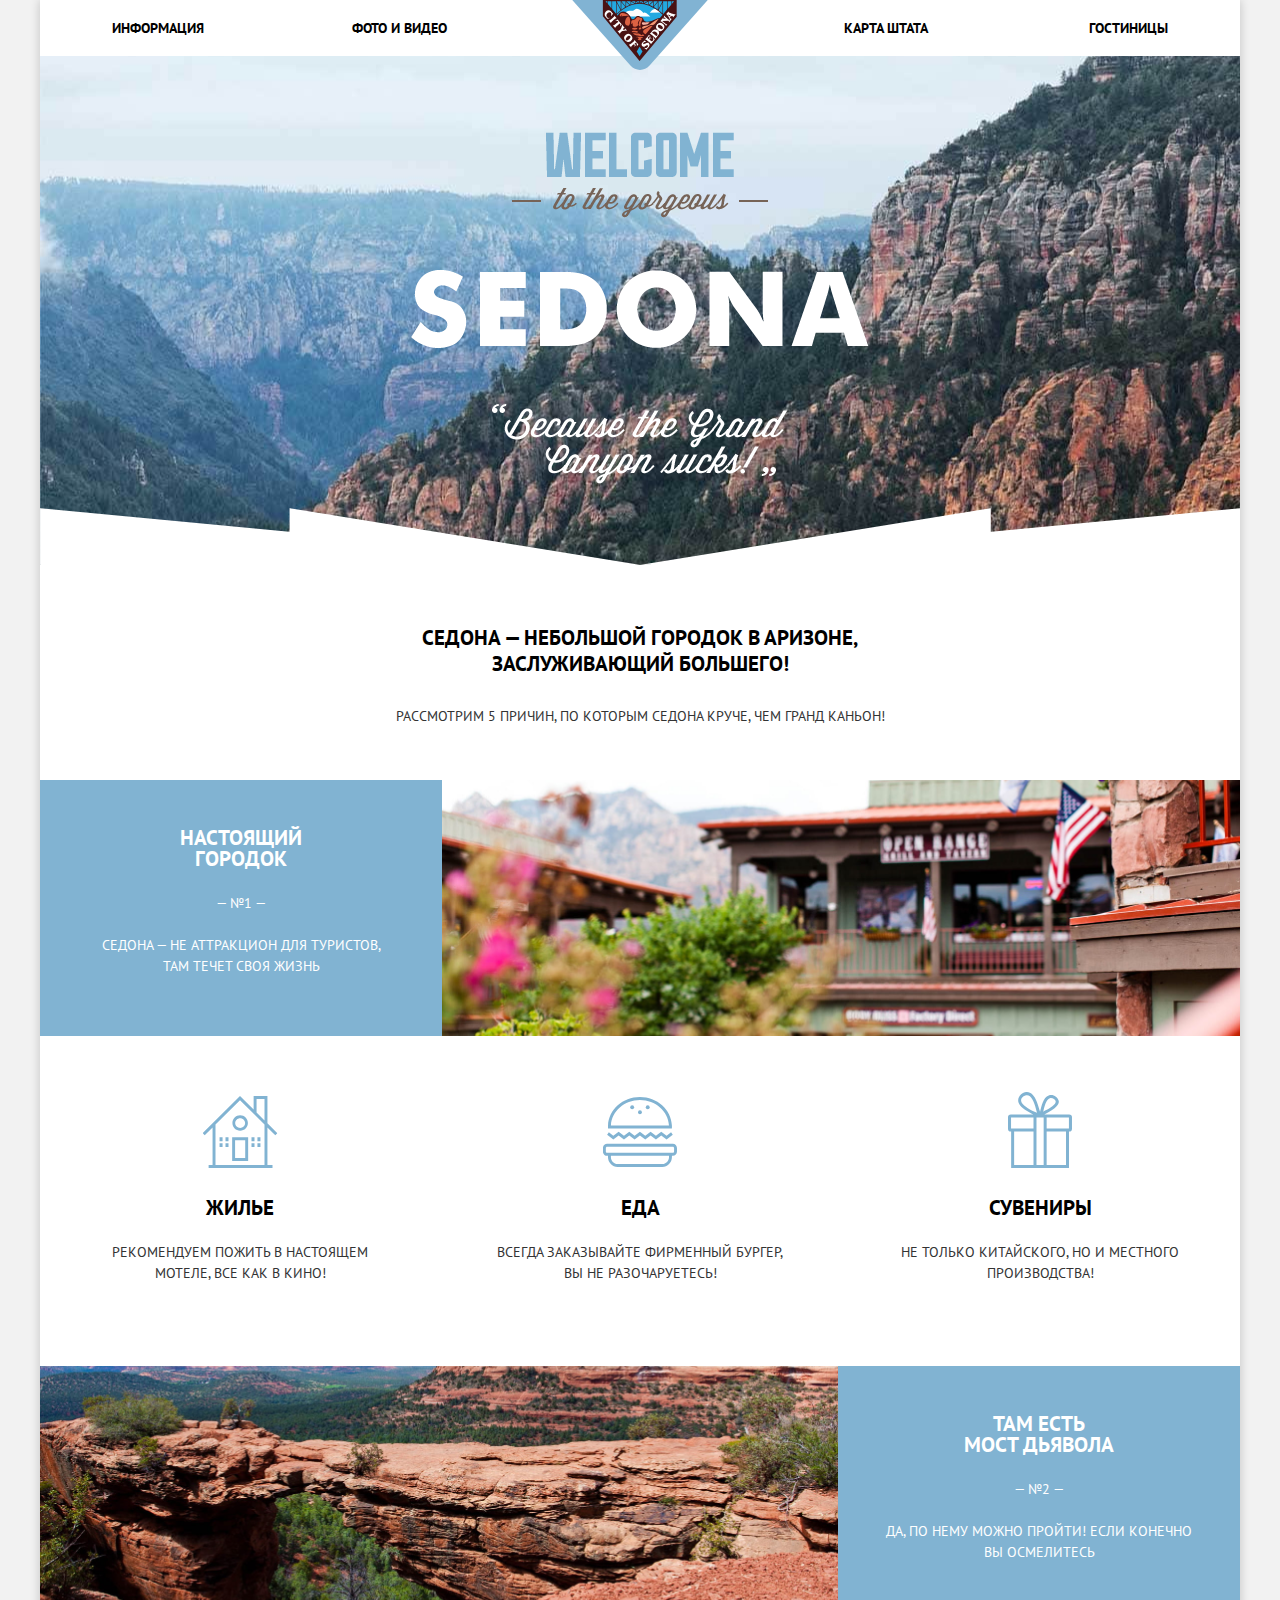
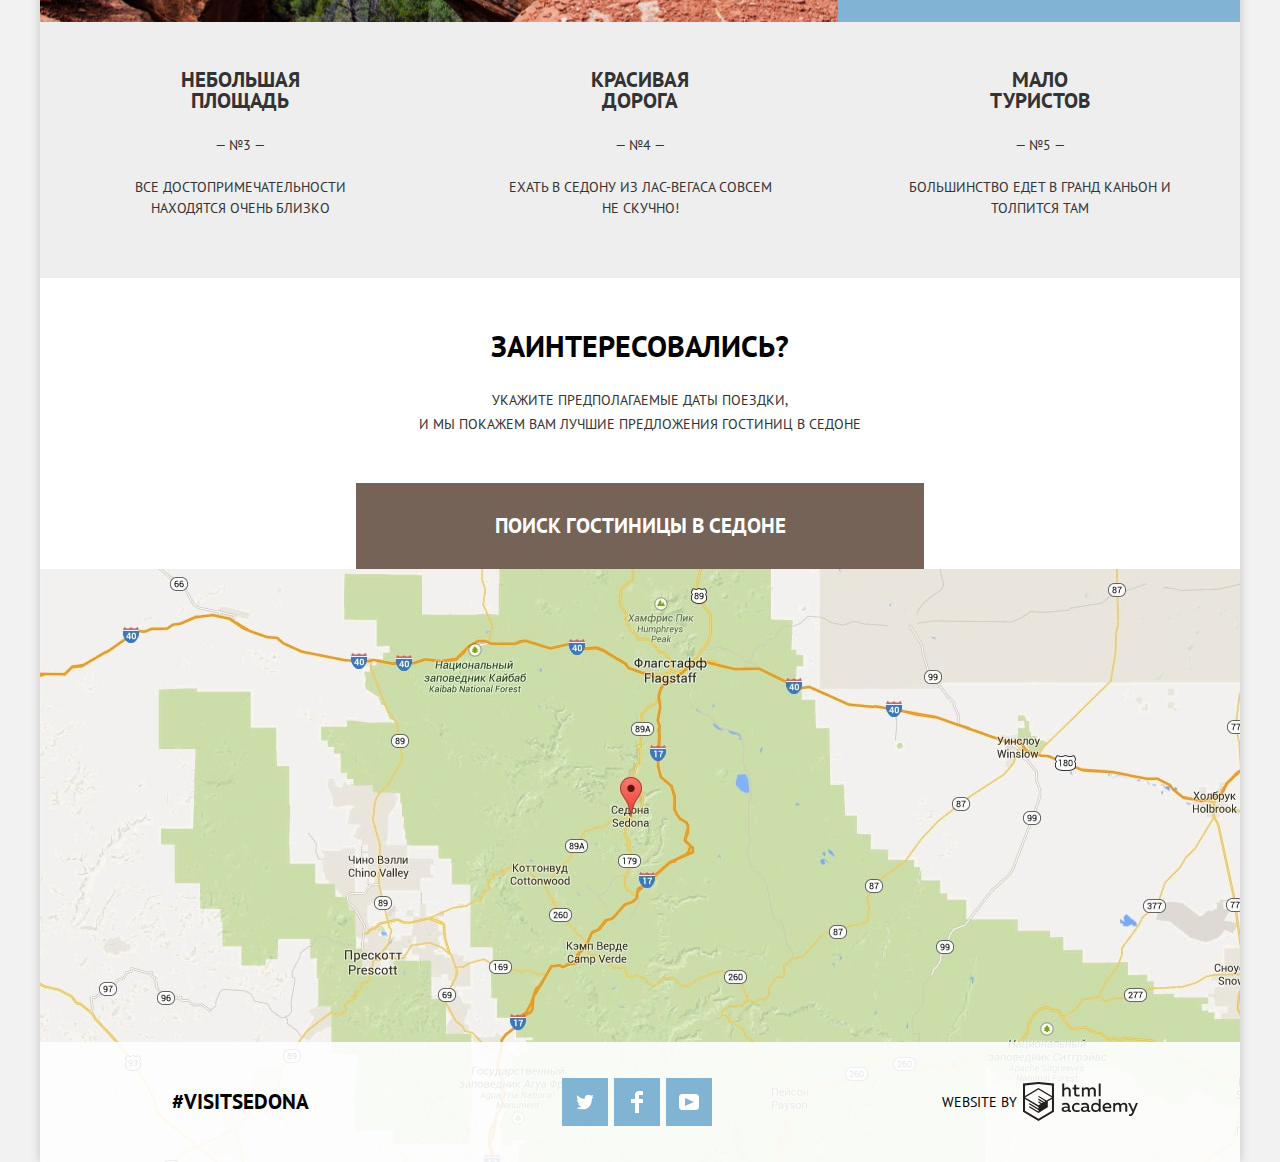
==== commit bb2f89ed: "еще правка" ====
--- a/index.html
+++ b/index.html
@@ -39,9 +39,9 @@
 
 				<div class="features__item">
 				 	<div  class="features__title features__title_blue col-x1">
-				 		<h2>Настоящий городок</h2>
+				 		<h2>Настоящий <br> городок</h2>
 				 		<p>&mdash; №1 &mdash;</p>
-				 		<p>Седона &mdash; не аттракцион для туристов, там течет своя жизнь</p>
+				 		<p>Седона &mdash; не аттракцион для туристов, <br> там течет своя жизнь</p>
 				 	</div>
 				 	<div class="features__img col-x2">
 				 		<!--<img src="img/features1.jpg" width="100%" height="auto" alt="Улица города">-->
@@ -52,17 +52,17 @@
 				 	<div class="features__title features__title_white col-x1">
 				 		<!--<img src="img/features2-1.svg" width="75" height="72" alt="">-->
 				 		<h2>Жилье</h2>
-				 		<p>Рекомендуем пожить в настоящем мотеле, все как в кино!</p>
+				 		<p>Рекомендуем пожить в настоящем <br> мотеле, все как в кино!</p>
 				 	</div>
 				 	<div class="features__title features__title_white col-x1">
 				 		<!--<img src="img/features2-2.svg" width="74" height="70" alt="">-->
 				 		<h2>Еда</h2>
-				 		<p>Всегда заказывайте фирменный бургер, вы не разочаруетесь!</p>
+				 		<p>Всегда заказывайте фирменный бургер, <br> вы не разочаруетесь!</p>
 				 	</div>
 				 	<div class="features__title features__title_white col-x1">
 				 		<!--<img src="img/features2-3.svg" width="64" height="76" alt="">-->
 				 		<h2>Сувениры</h2>
-				 		<p>Не только китайского, но и местного производства!</p>
+				 		<p>Не только китайского, но и местного <br> производства!</p>
 				 	</div>
 				</div>
 
@@ -71,7 +71,7 @@
 						<!--<img src="img/features3.jpg" width="100%" height="auto" alt="Мост дьявола">-->
 					</div>
 				 	<div class="features__title features__title_blue col-x1">
-				 		<h2>Там есть мост дьявола</h2>
+				 		<h2>Там есть <br> мост дьявола</h2>
 				 		<p>&mdash; №2 &mdash;</p>
 				 		<p>Да, по нему можно пройти! Если конечно вы осмелитесь</p>
 				 	</div>
--- a/css/style-min.css
+++ b/css/style-min.css
@@ -1 +1 @@
-.features__title_white::before,.logo-main{-webkit-transform:translate(-50%);-ms-transform:translate(-50%);left:50%}.header-main,.navigation-main,main{background-color:#fff}.btn-search-form,a{text-decoration:none}.btn-form,.search-form input,.search-form-title b,body{font-family:'PT Sans',Arial,sans-serif;text-transform:uppercase}.btn-filter,.btn-form,.search-form input,.search-form-title b,body{text-transform:uppercase}body{position:relative;margin:0 auto;max-width:1200px;min-width:768px;font-weight:400;font-size:14px;line-height:26px;text-align:center;color:#000;-webkit-box-shadow:0 0 10px 0 rgba(0,0,0,.2);box-shadow:0 0 10px 0 rgba(0,0,0,.2);background-color:#f2f2f2}img{width:100%;height:auto}.visually-hidden:not(:focus):not(:active),input[type=checkbox].visually-hidden,input[type=radio].visually-hidden{position:absolute;width:1px;height:1px;margin:-1px;border:0;padding:0;white-space:nowrap;-webkit-clip-path:inset(100%);clip-path:inset(100%);clip:rect(0 0 0 0);overflow:hidden}.wrapper{margin:0 6%}.btn{cursor:pointer}.navigation-main{position:relative;color:#000}.logo-main{position:absolute;top:0;z-index:999;transform:translate(-50%)}.logo-main:focus{outline:dotted thin;outline:-webkit-focus-ring-color auto 5px}.logo-main img{width:138px;height:70px}.navigation-site{display:-webkit-box;display:-ms-flexbox;display:flex;-ms-flex-wrap:wrap;flex-wrap:wrap;-webkit-box-pack:start;-ms-flex-pack:start;justify-content:flex-start;-webkit-box-align:center;-ms-flex-align:center;align-items:center;margin:0;padding:0}.navigation-site li{padding:15px 0;width:20%;list-style:none}.navigation-site li:nth-child(4n-3){margin-left:6%}.navigation-site li:nth-child(4n+4){margin-right:6%}.navigation-site li:nth-child(4n+2){margin-right:auto}.navigation-site li:nth-child(4n+2),.navigation-site li:nth-child(4n-3){text-align:left}.navigation-site li:nth-child(4n+3),.navigation-site li:nth-child(4n+4){text-align:right}.navigation-site a{font-weight:700;color:#000}.navigation-site a:focus,.navigation-site a:hover{color:#81b3d2}.navigation-site a:active{color:#000;opacity:.3}.navigation-site_active a,.navigation-site_active a:active,.navigation-site_active a:hover{color:#766357;opacity:1}.features,.intro{color:#000;position:relative;z-index:20}.intro{padding-top:76px;padding-bottom:81px;background:url(../img/intro-border.png) 50% 100% no-repeat,url(../img/intro-bg.jpg) 0 21% no-repeat #b6d0e4;background-size:100%,cover}.intro img{display:block;margin:0 auto}.intro img:nth-child(2){margin-bottom:11px;width:188px;height:45px}.intro img:nth-child(3){margin-bottom:52px;width:256px;height:30px}.intro img:nth-child(4){margin-bottom:56px;width:458px;height:78px}.intro img:nth-child(5){width:296px;height:80px}.features{background-color:#fff}.features__head{padding-top:60px;padding-bottom:51px}.features__head h1{margin:0 0 26px;font-weight:700;font-size:21px;line-height:26px}.features__head p{margin:0;color:#333}.features__item{display:-webkit-box;display:-ms-flexbox;display:flex}.col-x1{width:33%}.col-x2{width:67%}.features__title{position:relative;padding-top:47px;padding-bottom:38px}.features__title h2{margin:0 0 24px;padding-left:25%;padding-right:25%;font-weight:700;font-size:21px;line-height:21px}.features__title p{margin:0 0 21px;padding-left:10%;padding-right:10%;font-weight:400;font-size:14px;line-height:21px}.features__title_blue{color:#fff;background-color:#81b3d2}.features__title_white{padding-top:161px;padding-bottom:61px;margin:0;-webkit-box-flex:1;-ms-flex-positive:1;flex-grow:1;color:#000;background-color:#fff}.features__title_white p{color:#333}.features__title_white::before{content:"";position:absolute;color:#fff;transform:translate(-50%)}.features__title_white:nth-child(1)::before{top:60px;width:75px;height:72px;background-color:#fff;background-image:url(../img/icon-features-2_1.svg);background-repeat:no-repeat;background-position:0 0}.features__title_white:nth-child(2)::before{top:61px;width:74px;height:70px;background-color:#fff;background-image:url(../img/icon-features-2_2.svg);background-repeat:no-repeat;background-position:0 0}.features__title_white:nth-child(3)::before{top:56px;width:64px;height:76px;background:url(../img/icon-features-2_3.svg) no-repeat #fff}.features__item_grey{color:#000;background-color:#eee}.features__title_grey{-webkit-box-flex:1;-ms-flex-positive:1;flex-grow:1;background-color:#eee;color:#333}.features__item:nth-child(2) .features__img{background:url(../img/features1.jpg) 0 54% no-repeat #b6d0e4;background-size:cover}.features__item:nth-child(4) .features__img{background:url(../img/features3.jpg) 0 53% no-repeat #b6d0e4;background-size:cover}.search-form-title{position:relative;margin:0;padding-top:50px;z-index:20;color:#000;background-color:#fff}.search-form-title b{display:block;margin:0 0 24px;font-weight:700;font-size:30px;line-height:36px}.search-form-title p{margin:0 0 47px;font-size:14px;line-height:24px;color:#333}.btn-search-form{display:block;margin:0 auto;padding:30px 0;width:568px;font-weight:700;font-size:21px;line-height:26px;color:#fff;text-align:center;background-color:#766357}.btn-search-form:focus,.btn-search-form:hover{background-color:#604e43}.btn-search-form:active{color:rgba(255,255,255,.3);background-color:#503e33}.search-form-container{position:relative;margin:0;padding:0}.search-form{position:absolute;top:0;left:50%;-webkit-transform:translate(-50%);-ms-transform:translate(-50%);transform:translate(-50%);width:568px;height:395px;-webkit-box-sizing:border-box;box-sizing:border-box;z-index:10;background-color:#fff;padding:55px}.search-form-hide{display:none}.search-form-show{display:block;-webkit-animation:bounce .6s;animation:bounce .6s}.search-form-error{-webkit-animation:shake .6s;animation:shake .6s}.search-form-wrapper{display:-webkit-box;display:-ms-flexbox;display:flex;-webkit-box-align:center;-ms-flex-align:center;align-items:center;margin-bottom:29px}.search-form fieldset{margin:0;padding:0;border:none}.search-form label{width:112px;font-weight:700;text-align:left}.search-form input{height:38px;-webkit-box-sizing:border-box;box-sizing:border-box;font-weight:700;font-size:14px;line-height:26px;text-align:left;background-color:#f2f2f2;border:none}.btn-form,.footer-hashtag{font-size:21px;line-height:26px;font-weight:700}.search-form input:hover{background-color:#ebebeb}.search-form input:focus{background-color:#fff;-webkit-box-shadow:0 0 0 2px #f2f2f2 inset;box-shadow:0 0 0 2px #f2f2f2 inset}.search-form .search-form__data{margin-bottom:1px}.search-form__input{position:relative;margin:0;padding:0}.search-form__data input{padding:4px 36px 4px 11px;display:inline-block;width:346px;vertical-align:top}.search-form__btn-calendar{position:absolute;top:2px;right:3px;width:34px;height:34px;background:url(../img/calendar.svg) 7px 6px no-repeat #f2f2f2;border:0}.search-form__btn-calendar:focus,.search-form__btn-calendar:hover{background:url(../img/calendar_hover.svg) 7px 6px no-repeat #f2f2f2}.search-form__btn-calendar:active{background:url(../img/calendar_active.svg) 7px 6px no-repeat #f2f2f2}.search-form input:hover+.search-form__btn-calendar{background-color:#ebebeb}.search-form input:focus+.search-form__btn-calendar{background-color:#fff}.search-form__passenger label:nth-child(3){margin-left:auto;width:64px}.search-form__passenger input{-webkit-box-sizing:border-box;box-sizing:border-box;padding:4px;width:38px;text-align:center}.search-form__passenger .search-form__input{display:-webkit-inline-box;display:-ms-inline-flexbox;display:inline-flex;-webkit-box-pack:center;-ms-flex-pack:center;justify-content:center;-webkit-box-align:start;-ms-flex-align:start;align-items:flex-start}.footer-container,.footer-socials{display:-webkit-box;display:-ms-flexbox;-webkit-box-direction:normal;-ms-flex-direction:row;-webkit-box-orient:horizontal}.search-form__btn-passenger{position:relative;width:38px;height:38px;border:0;background-color:#f2f2f2}.search-form__btn-passenger_less::before,.search-form__btn-passenger_more::before{content:"";position:absolute;width:11px;height:3px;top:50%;left:50%;-webkit-transform:translate(-50%,-50%);-ms-transform:translate(-50%,-50%);transform:translate(-50%,-50%);background-color:#a9a9a9}.search-form__btn-passenger_more::after,.socials-btn::before{top:50%;left:50%;-webkit-transform:translate(-50%,-50%);-ms-transform:translate(-50%,-50%);content:""}.search-form__btn-passenger_more::after{position:absolute;width:3px;height:11px;transform:translate(-50%,-50%);background-color:#a9a9a9}.search-form__btn-passenger_more:focus,.search-form__btn-passenger_more:hover{background-color:#ebebeb}.search-form__btn-passenger_more:focus::after,.search-form__btn-passenger_more:focus::before,.search-form__btn-passenger_more:hover::after,.search-form__btn-passenger_more:hover::before{background-color:#000}.search-form__btn-passenger_less:focus,.search-form__btn-passenger_less:hover{background-color:#ebebeb}.search-form__btn-passenger_less:focus::before,.search-form__btn-passenger_less:hover::before{background-color:#000}.btn-form,.search-form__btn-passenger_less:active::before,.search-form__btn-passenger_more:active::after,.search-form__btn-passenger_more:active::before{background-color:#81b3d2}.btn-form{padding:16px;margin-top:25px;width:100%;text-align:center;color:#fff;border:none}.btn-form:focus,.btn-form:hover{background-color:#669ec0}.btn-form:active{color:rgba(255,255,255,.3);background-color:#5496bd}.map-img{height:593px;width:100%;z-index:9;overflow:hidden;background-color:#f2f1ef;background-image:url(../img/map.jpg);background-repeat:no-repeat;background-position:50% 0;background-size:cover}.map-img iframe{height:593px;width:100%;border:none}.footer-main{position:relative}.footer-container{display:flex;flex-direction:row;-webkit-box-pack:center;-ms-flex-pack:center;justify-content:center;-webkit-box-align:center;-ms-flex-align:center;align-items:center;width:100%;height:120px;color:#000;background-color:#fff}.footer-index{position:absolute;bottom:0;background-color:rgba(254,254,254,.9)}.btn-more,.socials-btn{background-color:#81b3d2}.footer-main div{margin:0 auto;text-align:center}.footer-copyright p,.socials-btn{margin-right:6px}.footer-hashtag{width:33%;-webkit-box-flex:1;-ms-flex-positive:1;flex-grow:1}.footer-socials{display:flex;flex-direction:row;-webkit-box-pack:center;-ms-flex-pack:center;justify-content:center;-webkit-box-align:center;-ms-flex-align:center;align-items:center;width:33%;-webkit-box-flex:1;-ms-flex-positive:1;flex-grow:1}.filters form,.footer-copyright{display:-webkit-box;display:-ms-flexbox}.socials-btn{position:relative;width:46px;height:48px}.socials-btn:focus,.socials-btn:hover{background-color:#669ec0}.socials-btn:active{background-color:#5496bd}.socials-btn:active::before{opacity:.3}.socials-btn::before{position:absolute;transform:translate(-50%,-50%)}.socials-btn-tw::before{width:17px;height:15px;background-image:url(../img/icon-tw.svg)}.socials-btn-fb::before{width:12px;height:22px;background-image:url(../img/icon-fb.svg)}.socials-btn-yt::before{width:20px;height:16px;background-image:url(../img/icon-yt.svg)}.footer-copyright{display:flex;-webkit-box-orient:horizontal;-webkit-box-direction:normal;-ms-flex-direction:row;flex-direction:row;-webkit-box-pack:center;-ms-flex-pack:center;justify-content:center;-webkit-box-align:center;-ms-flex-align:center;align-items:center;width:33%;-webkit-box-flex:1;-ms-flex-positive:1;flex-grow:1}.filters .filters__price,.filters fieldset,.hotel__ratings,.hotels{-webkit-box-orient:vertical;-webkit-box-direction:normal}.footer-copyright a{position:relative;width:115px;height:41px}.footer-copyright a::before{content:"";position:absolute;top:0;left:0;width:115px;height:41px;background-image:url(../img/logo-htmlacademy.svg);background-repeat:no-repeat}.footer-copyright a:focus::before,.footer-copyright a:hover::before{background:url(../img/logo-htmlacademy_hover.svg) no-repeat}.footer-copyright a:active::before{background:url(../img/logo-htmlacademy_active.svg) no-repeat}.filters{padding:27px 0 9px;color:#fff;background:url(../img/filters-bg.jpg) 0 50% no-repeat #485359;background-size:cover}.filters form{display:flex}.filters fieldset{margin:0;padding:0;display:-webkit-box;display:-ms-flexbox;display:flex;-ms-flex-direction:column;flex-direction:column;text-align:left;border:none}.filters__title{margin-bottom:22px;font-size:16px;line-height:21px;font-weight:700}.filters .filters__infrastructure{width:150px;margin-right:10%}.filters .filters__type-hotel{width:150px}input[type=checkbox]+label{position:relative;margin-bottom:20px;padding-left:40px;display:block;cursor:pointer}input[type=checkbox]+label::before{content:"";position:absolute;top:2px;left:0;width:27px;height:23px;background-image:url(../img/checkbox-off.svg);background-repeat:no-repeat}input[type=checkbox]:checked+label::before{background-image:url(../img/checkbox-on.svg)}input[type=checkbox]:disabled+label::before{background-image:url(../img/checkbox-off_disabled.svg)}input[type=checkbox]:checked:disabled+label,input[type=checkbox]:disabled+label{color:#6a6a6a;cursor:auto}input[type=checkbox]:checked:disabled+label::before{background-image:url(../img/checkbox-on_disabled.svg)}input[type=checkbox]:focus+label{outline:dotted thin;outline:-webkit-focus-ring-color auto 5px}.filters .filters__price{margin-left:auto;display:-webkit-box;display:-ms-flexbox;display:flex;-ms-flex-direction:column;flex-direction:column;max-width:318px;min-width:222px;width:31%}.filters__price .filters__title{margin-bottom:10px}.filters__price-input{position:relative;margin-bottom:20px;display:-webkit-box;display:-ms-flexbox;display:flex;-webkit-box-pack:justify;-ms-flex-pack:justify;justify-content:space-between;-webkit-box-align:center;-ms-flex-align:center;align-items:center;border:2px solid #fff;border-radius:2px}.price-wrapper,.sorting .wrapper{display:-webkit-box;display:-ms-flexbox}.price-wrapper{display:flex;-webkit-box-pack:center;-ms-flex-pack:center;justify-content:center;-webkit-box-align:center;-ms-flex-align:center;align-items:center;-webkit-box-flex:1;-ms-flex-positive:1;flex-grow:1}.filters__price-input label{margin-bottom:0;margin-right:1px;margin-left:auto;cursor:pointer}.filters__price-input::before{content:"";position:absolute;top:50%;left:50%;width:2px;height:22px;background-color:#fff;-webkit-transform:translate(-50%,-50%);-ms-transform:translate(-50%,-50%);transform:translate(-50%,-50%)}.filters__price-input input{padding:3px;margin-right:auto;width:38px;height:26px;color:inherit;font:inherit;background:0 0;border:none}.filter__range{position:relative}.filter__range .filter__range-scale{height:2px;background:rgba(255,255,255,.3)}.filter__range .filter__range-bar{width:80%;height:2px;background:#fff}.filter__range-toggle{position:absolute;top:-9px;width:4px;height:4px;background:#ababab;border:8px solid #fff;border-radius:50%;-webkit-box-shadow:0 2px 1px 0 rgba(0,1,1,.2);box-shadow:0 2px 1px 0 rgba(0,1,1,.2);cursor:pointer}.filter__range-toggle:hover{background:#1c4f80}.filter__range-toggle_min{left:0}.filter__range-toggle_max{left:80%}.btn-filter{padding:5px 32px;display:block;font-family:'PT Sans',Arial,sans-serif;font-weight:400;font-size:14px;line-height:21px;color:#fff;background-color:transparent;border:2px solid #fff;border-radius:2px;margin:32px 30% 0 27%}.hotels,.sorting{background-color:#fff}.btn-filter:focus,.btn-filter:hover{color:#000;background-color:#fff}.sorting{padding-top:30px;padding-bottom:29px;color:#000;border-bottom:1px solid #e5e5e5}.sorting .wrapper{display:flex;-webkit-box-align:center;-ms-flex-align:center;align-items:center}.hotels,.sorting__filters{display:-webkit-box;display:-ms-flexbox}.sorting h2{margin:0 48px 0 0;font-weight:700;font-size:21px;line-height:26px}.btn-sort,.sorting__filters h3{font-size:12px;line-height:18px}.sorting__filters{display:flex;-webkit-box-align:center;-ms-flex-align:center;align-items:center}.sorting__filters h3{margin:0 40px 0 0;font-weight:400}.btn-sort{margin-right:32px;border-bottom:1px dotted #81b3d2;color:rgba(0,0,0,.3)}.btn-sort:focus,.btn-sort:hover{color:#81b3d2}.btn-sort:active{color:#000;border-color:transparent}.btn-sort_active{color:#81b3d2;border-color:transparent}.sorting__dir{margin-left:auto}.btn-sort-dir{position:relative;margin-right:12px;margin-top:-5px;display:inline-block;width:10px;height:11px;vertical-align:middle}.btn-sort-dir:nth-child(2){margin-right:0}.btn-sort-dir::before{content:"";position:absolute;bottom:0;left:0;width:0;height:0;border:6px solid #cacaca;border-top-width:0;border-bottom-width:10px;border-color:#cacaca transparent}.btn-sort-dir:last-child::before{border-top-width:10px;border-bottom-width:0}.btn-sort-dir:focus::before,.btn-sort-dir:hover::before{border-color:#000 transparent}.btn-sort-dir:active::before,.btn-sort-dir_active::before{border-color:#81b3d2 transparent}.hotels{display:flex;-ms-flex-direction:column;flex-direction:column;text-align:left}.hotel__ratings,.hotels__item .wrapper,.hotels__type-price{display:-webkit-box;display:-ms-flexbox}.hotels__item{padding-top:25px;padding-bottom:30px;border-bottom:1px solid #e5e5e5}.hotels__item .wrapper{display:flex;-webkit-box-align:center;-ms-flex-align:center;align-items:center}.hotels__item img{margin-top:5px;margin-right:30px;width:135px;height:90px}.hotels__name{margin:0 0 6px;font-weight:700;font-size:21px;line-height:26px}.hotels__name a{color:#000}.hotels__name a:focus,.hotels__name a:hover{color:#81b3d2}.hotels__name a:active{color:#000;opacity:.3}.hotels__type-price{margin:0;display:flex;font-weight:400;font-size:14px;line-height:21px;color:#333}.btn-more,.btn-reservation{margin-top:14px;margin-right:3px;display:inline-block;font-weight:700;vertical-align:top;padding:3px;text-align:center;font-size:14px;line-height:21px}.hotels__type-price span{width:116px}.btn-more{width:104px;color:#fff}.btn-more:active,.btn-more:focus,.btn-more:hover{background-color:#669ec0}.btn-more:active{color:rgba(255,255,255,.3)}.btn-reservation{width:136px;color:#fff;background-color:#766357}.btn-reservation:focus,.btn-reservation:hover{background-color:#604e43}.btn-reservation:active{color:rgba(255,255,255,.3);background-color:#503e33}.hotel__ratings{margin-top:5px;margin-left:auto;-ms-flex-item-align:stretch;align-self:stretch;display:flex;-ms-flex-direction:column;flex-direction:column;-webkit-box-pack:justify;-ms-flex-pack:justify;justify-content:space-between;-webkit-box-align:end;-ms-flex-align:end;align-items:flex-end}.hotel__stars{margin:0;display:-webkit-box;display:-ms-flexbox;display:flex;-webkit-box-pack:end;-ms-flex-pack:end;justify-content:flex-end}.hotel__stars span{margin-right:6px;display:inline-block;vertical-align:top;width:18px;height:17px;background-image:url(../img/star.svg);background-repeat:no-repeat}.hotel__stars span:last-child{margin:0}.hotel__rating{margin:0;padding:3px;width:105px;text-align:center;font-size:14px;line-height:21px;color:#666;background-color:#f2f2f2}@-webkit-keyframes bounce{0%{-webkit-transform:translate(-50%,-100%);transform:translate(-50%,-100%)}70%{-webkit-transform:translate(-50%,30px);transform:translate(-50%,30px)}90%{-webkit-transform:translate(-50%,-10px);transform:translate(-50%,-10px)}100%{-webkit-transform:translate(-50%,0);transform:translate(-50%,0)}}@keyframes bounce{0%{-webkit-transform:translate(-50%,-100%);transform:translate(-50%,-100%)}70%{-webkit-transform:translate(-50%,30px);transform:translate(-50%,30px)}90%{-webkit-transform:translate(-50%,-10px);transform:translate(-50%,-10px)}100%{-webkit-transform:translate(-50%,0);transform:translate(-50%,0)}}@-webkit-keyframes shake{0%,100%{-webkit-transform:translate(-50%,0);transform:translate(-50%,0)}10%,30%,50%,70%,90%{-webkit-transform:translate(-52%,0);transform:translate(-52%,0)}20%,40%,60%,80%{-webkit-transform:translate(-48%,0);transform:translate(-48%,0)}}@keyframes shake{0%,100%{-webkit-transform:translate(-50%,0);transform:translate(-50%,0)}10%,30%,50%,70%,90%{-webkit-transform:translate(-52%,0);transform:translate(-52%,0)}20%,40%,60%,80%{-webkit-transform:translate(-48%,0);transform:translate(-48%,0)}}+.features__title_white::before,.logo-main{-webkit-transform:translate(-50%);-ms-transform:translate(-50%);left:50%}.header-main,.navigation-main,main{background-color:#fff}.btn-search-form,a{text-decoration:none}.btn-form,.search-form input,.search-form-title b,body{font-family:'PT Sans',Arial,sans-serif;text-transform:uppercase}.btn-filter,.btn-form,.search-form input,.search-form-title b,body{text-transform:uppercase}body{position:relative;margin:0 auto;max-width:1200px;min-width:768px;font-weight:400;font-size:14px;line-height:26px;text-align:center;color:#000;-webkit-box-shadow:0 0 10px 0 rgba(0,0,0,.2);box-shadow:0 0 10px 0 rgba(0,0,0,.2);background-color:#f2f2f2}img{width:100%;height:auto}.visually-hidden:not(:focus):not(:active),input[type=checkbox].visually-hidden,input[type=radio].visually-hidden{position:absolute;width:1px;height:1px;margin:-1px;border:0;padding:0;white-space:nowrap;-webkit-clip-path:inset(100%);clip-path:inset(100%);clip:rect(0 0 0 0);overflow:hidden}.wrapper{margin:0 6%}.btn{cursor:pointer}.navigation-main{position:relative;color:#000}.logo-main{position:absolute;top:0;z-index:999;transform:translate(-50%)}.logo-main:focus{outline:dotted thin;outline:-webkit-focus-ring-color auto 5px}.logo-main img{width:138px;height:70px}.navigation-site{display:-webkit-box;display:-ms-flexbox;display:flex;-ms-flex-wrap:wrap;flex-wrap:wrap;-webkit-box-pack:start;-ms-flex-pack:start;justify-content:flex-start;-webkit-box-align:center;-ms-flex-align:center;align-items:center;margin:0;padding:0}.navigation-site li{padding:15px 0;width:20%;list-style:none}.navigation-site li:nth-child(4n-3){margin-left:6%}.navigation-site li:nth-child(4n+4){margin-right:6%}.navigation-site li:nth-child(4n+2){margin-right:auto}.navigation-site li:nth-child(4n+2),.navigation-site li:nth-child(4n-3){text-align:left}.navigation-site li:nth-child(4n+3),.navigation-site li:nth-child(4n+4){text-align:right}.navigation-site a{font-weight:700;color:#000}.navigation-site a:focus,.navigation-site a:hover{color:#81b3d2}.navigation-site a:active{color:#000;opacity:.3}.navigation-site_active a,.navigation-site_active a:active,.navigation-site_active a:hover{color:#766357;opacity:1}.features,.intro{color:#000;position:relative;z-index:20}.intro{padding-top:76px;padding-bottom:81px;background:url(../img/intro-border.png) 50% 100% no-repeat,url(../img/intro-bg.jpg) 0 21% no-repeat #b6d0e4;background-size:100%,cover}.intro img{display:block;margin:0 auto}.intro img:nth-child(2){margin-bottom:11px;width:188px;height:45px}.intro img:nth-child(3){margin-bottom:52px;width:256px;height:30px}.intro img:nth-child(4){margin-bottom:56px;width:458px;height:78px}.intro img:nth-child(5){width:296px;height:80px}.features{background-color:#fff}.features__head{padding-top:60px;padding-bottom:51px}.features__head h1{margin:0 0 26px;font-weight:700;font-size:21px;line-height:26px}.features__head p{margin:0;color:#333}.features__item{display:-webkit-box;display:-ms-flexbox;display:flex}.col-x1{width:33%;-webkit-box-flex:1;-ms-flex-positive:1;flex-grow:1}.col-x2{width:66%;-webkit-box-flex:1;-ms-flex-positive:1;flex-grow:1}.features__title{position:relative;padding-top:47px;padding-bottom:38px}.features__title h2{margin:0 0 24px;padding-left:25%;padding-right:25%;font-weight:700;font-size:21px;line-height:21px}.features__title p{margin:0 0 21px;padding-left:10%;padding-right:10%;font-weight:400;font-size:14px;line-height:21px}.features__title_blue{color:#fff;background-color:#81b3d2}.features__title_white{padding-top:161px;padding-bottom:61px;margin:0;color:#000;background-color:#fff}.features__title_white p{color:#333}.features__title_white::before{content:"";position:absolute;color:#fff;transform:translate(-50%)}.features__title_white:nth-child(1)::before{top:60px;width:75px;height:72px;background-color:#fff;background-image:url(../img/icon-features-2_1.svg);background-repeat:no-repeat;background-position:0 0}.features__title_white:nth-child(2)::before{top:61px;width:74px;height:70px;background-color:#fff;background-image:url(../img/icon-features-2_2.svg);background-repeat:no-repeat;background-position:0 0}.features__title_white:nth-child(3)::before{top:56px;width:64px;height:76px;background:url(../img/icon-features-2_3.svg) no-repeat #fff}.features__item_grey,.features__title_grey{color:#000;background-color:#eee}.features__title_grey{color:#333}.features__item:nth-child(2) .features__img{background:url(../img/features1.jpg) 0 54% no-repeat #b6d0e4;background-size:cover}.features__item:nth-child(4) .features__img{background:url(../img/features3.jpg) 0 53% no-repeat #b6d0e4;background-size:cover}.search-form-title{position:relative;margin:0;padding-top:50px;z-index:20;color:#000;background-color:#fff}.search-form-title b{display:block;margin:0 0 24px;font-weight:700;font-size:30px;line-height:36px}.search-form-title p{margin:0 0 47px;font-size:14px;line-height:24px;color:#333}.btn-search-form{display:block;margin:0 auto;padding:30px 0;width:568px;font-weight:700;font-size:21px;line-height:26px;color:#fff;text-align:center;background-color:#766357}.btn-search-form:focus,.btn-search-form:hover{background-color:#604e43}.btn-search-form:active{color:rgba(255,255,255,.3);background-color:#503e33}.search-form-container{position:relative;margin:0;padding:0}.search-form{position:absolute;top:0;left:50%;-webkit-transform:translate(-50%);-ms-transform:translate(-50%);transform:translate(-50%);width:568px;height:395px;-webkit-box-sizing:border-box;box-sizing:border-box;z-index:10;background-color:#fff;padding:55px}.search-form-hide{display:none}.search-form-show{display:block;-webkit-animation:bounce .6s;animation:bounce .6s}.search-form-error{-webkit-animation:shake .6s;animation:shake .6s}.search-form-wrapper{display:-webkit-box;display:-ms-flexbox;display:flex;-webkit-box-align:center;-ms-flex-align:center;align-items:center;margin-bottom:29px}.search-form fieldset{margin:0;padding:0;border:none}.search-form label{width:112px;font-weight:700;text-align:left}.search-form input{height:38px;-webkit-box-sizing:border-box;box-sizing:border-box;font-weight:700;font-size:14px;line-height:26px;text-align:left;background-color:#f2f2f2;border:none}.btn-form,.footer-hashtag{font-size:21px;line-height:26px;font-weight:700}.search-form input:hover{background-color:#ebebeb}.search-form input:focus{background-color:#fff;-webkit-box-shadow:0 0 0 2px #f2f2f2 inset;box-shadow:0 0 0 2px #f2f2f2 inset}.search-form .search-form__data{margin-bottom:1px}.search-form__input{position:relative;margin:0;padding:0}.search-form__data input{padding:4px 36px 4px 11px;display:inline-block;width:346px;vertical-align:top}.search-form__btn-calendar{position:absolute;top:2px;right:3px;width:34px;height:34px;background:url(../img/calendar.svg) 7px 6px no-repeat #f2f2f2;border:0}.search-form__btn-calendar:focus,.search-form__btn-calendar:hover{background:url(../img/calendar_hover.svg) 7px 6px no-repeat #f2f2f2}.search-form__btn-calendar:active{background:url(../img/calendar_active.svg) 7px 6px no-repeat #f2f2f2}.search-form input:hover+.search-form__btn-calendar{background-color:#ebebeb}.search-form input:focus+.search-form__btn-calendar{background-color:#fff}.search-form__passenger label:nth-child(3){margin-left:auto;width:64px}.search-form__passenger input{-webkit-box-sizing:border-box;box-sizing:border-box;padding:4px;width:38px;text-align:center}.search-form__passenger .search-form__input{display:-webkit-inline-box;display:-ms-inline-flexbox;display:inline-flex;-webkit-box-pack:center;-ms-flex-pack:center;justify-content:center;-webkit-box-align:start;-ms-flex-align:start;align-items:flex-start}.footer-container,.footer-socials{display:-webkit-box;display:-ms-flexbox;-webkit-box-direction:normal;-ms-flex-direction:row;-webkit-box-orient:horizontal}.search-form__btn-passenger{position:relative;width:38px;height:38px;border:0;background-color:#f2f2f2}.search-form__btn-passenger_less::before,.search-form__btn-passenger_more::before{content:"";position:absolute;width:11px;height:3px;top:50%;left:50%;-webkit-transform:translate(-50%,-50%);-ms-transform:translate(-50%,-50%);transform:translate(-50%,-50%);background-color:#a9a9a9}.search-form__btn-passenger_more::after,.socials-btn::before{top:50%;left:50%;-webkit-transform:translate(-50%,-50%);-ms-transform:translate(-50%,-50%);content:""}.search-form__btn-passenger_more::after{position:absolute;width:3px;height:11px;transform:translate(-50%,-50%);background-color:#a9a9a9}.search-form__btn-passenger_more:focus,.search-form__btn-passenger_more:hover{background-color:#ebebeb}.search-form__btn-passenger_more:focus::after,.search-form__btn-passenger_more:focus::before,.search-form__btn-passenger_more:hover::after,.search-form__btn-passenger_more:hover::before{background-color:#000}.search-form__btn-passenger_less:focus,.search-form__btn-passenger_less:hover{background-color:#ebebeb}.search-form__btn-passenger_less:focus::before,.search-form__btn-passenger_less:hover::before{background-color:#000}.btn-form,.search-form__btn-passenger_less:active::before,.search-form__btn-passenger_more:active::after,.search-form__btn-passenger_more:active::before{background-color:#81b3d2}.btn-form{padding:16px;margin-top:25px;width:100%;text-align:center;color:#fff;border:none}.btn-form:focus,.btn-form:hover{background-color:#669ec0}.btn-form:active{color:rgba(255,255,255,.3);background-color:#5496bd}.map-img{height:593px;width:100%;z-index:9;overflow:hidden;background-color:#f2f1ef;background-image:url(../img/map.jpg);background-repeat:no-repeat;background-position:50% 0;background-size:cover}.map-img iframe{height:593px;width:100%;border:none}.footer-main{position:relative}.footer-container{display:flex;flex-direction:row;-webkit-box-pack:center;-ms-flex-pack:center;justify-content:center;-webkit-box-align:center;-ms-flex-align:center;align-items:center;width:100%;height:120px;color:#000;background-color:#fff}.footer-index{position:absolute;bottom:0;background-color:rgba(254,254,254,.9)}.btn-more,.socials-btn{background-color:#81b3d2}.footer-main div{margin:0 auto;text-align:center}.footer-copyright p,.socials-btn{margin-right:6px}.footer-hashtag{width:33%;-webkit-box-flex:1;-ms-flex-positive:1;flex-grow:1}.footer-socials{display:flex;flex-direction:row;-webkit-box-pack:center;-ms-flex-pack:center;justify-content:center;-webkit-box-align:center;-ms-flex-align:center;align-items:center;width:33%;-webkit-box-flex:1;-ms-flex-positive:1;flex-grow:1}.filters form,.footer-copyright{display:-webkit-box;display:-ms-flexbox}.socials-btn{position:relative;width:46px;height:48px}.socials-btn:focus,.socials-btn:hover{background-color:#669ec0}.socials-btn:active{background-color:#5496bd}.socials-btn:active::before{opacity:.3}.socials-btn::before{position:absolute;transform:translate(-50%,-50%)}.socials-btn-tw::before{width:17px;height:15px;background-image:url(../img/icon-tw.svg)}.socials-btn-fb::before{width:12px;height:22px;background-image:url(../img/icon-fb.svg)}.socials-btn-yt::before{width:20px;height:16px;background-image:url(../img/icon-yt.svg)}.footer-copyright{display:flex;-webkit-box-orient:horizontal;-webkit-box-direction:normal;-ms-flex-direction:row;flex-direction:row;-webkit-box-pack:center;-ms-flex-pack:center;justify-content:center;-webkit-box-align:center;-ms-flex-align:center;align-items:center;width:33%;-webkit-box-flex:1;-ms-flex-positive:1;flex-grow:1}.filters .filters__price,.filters fieldset,.hotel__ratings,.hotels{-webkit-box-orient:vertical;-webkit-box-direction:normal}.footer-copyright a{position:relative;width:115px;height:41px}.footer-copyright a::before{content:"";position:absolute;top:0;left:0;width:115px;height:41px;background-image:url(../img/logo-htmlacademy.svg);background-repeat:no-repeat}.footer-copyright a:focus::before,.footer-copyright a:hover::before{background:url(../img/logo-htmlacademy_hover.svg) no-repeat}.footer-copyright a:active::before{background:url(../img/logo-htmlacademy_active.svg) no-repeat}.filters{padding:27px 0 9px;color:#fff;background:url(../img/filters-bg.jpg) 0 50% no-repeat #485359;background-size:cover}.filters form{display:flex}.filters fieldset{margin:0;padding:0;display:-webkit-box;display:-ms-flexbox;display:flex;-ms-flex-direction:column;flex-direction:column;text-align:left;border:none}.filters__title{margin-bottom:22px;font-size:16px;line-height:21px;font-weight:700}.filters .filters__infrastructure{width:150px;margin-right:10%}.filters .filters__type-hotel{width:150px}input[type=checkbox]+label{position:relative;margin-bottom:20px;padding-left:40px;display:block;cursor:pointer}input[type=checkbox]+label::before{content:"";position:absolute;top:2px;left:0;width:27px;height:23px;background-image:url(../img/checkbox-off.svg);background-repeat:no-repeat}input[type=checkbox]:checked+label::before{background-image:url(../img/checkbox-on.svg)}input[type=checkbox]:disabled+label::before{background-image:url(../img/checkbox-off_disabled.svg)}input[type=checkbox]:checked:disabled+label,input[type=checkbox]:disabled+label{color:#6a6a6a;cursor:auto}input[type=checkbox]:checked:disabled+label::before{background-image:url(../img/checkbox-on_disabled.svg)}input[type=checkbox]:focus+label{outline:dotted thin;outline:-webkit-focus-ring-color auto 5px}.filters .filters__price{margin-left:auto;display:-webkit-box;display:-ms-flexbox;display:flex;-ms-flex-direction:column;flex-direction:column;max-width:318px;min-width:222px;width:31%}.filters__price .filters__title{margin-bottom:10px}.filters__price-input{position:relative;margin-bottom:20px;display:-webkit-box;display:-ms-flexbox;display:flex;-webkit-box-align:center;-ms-flex-align:center;align-items:center;-webkit-box-pack:center;-ms-flex-pack:center;justify-content:center;height:32px;border:2px solid #fff;border-radius:2px;font-size:14px;line-height:21px}.filters__price-wrapper,.sorting .wrapper{display:-webkit-box;display:-ms-flexbox;-webkit-box-align:center}.filters__price-wrapper{display:flex;-ms-flex-align:center;align-items:center;-webkit-box-pack:center;-ms-flex-pack:center;justify-content:center;width:50%}.filters__price-input label{padding-top:3px;padding-bottom:3px;display:inline-block;color:inherit;font:inherit}.filters__price-input .price-min{padding-left:27px}.filters__price-input .price-max{padding-left:9px}.filters__price-input::before{content:"";position:absolute;top:50%;left:50%;width:2px;height:22px;background-color:#fff;-webkit-transform:translate(-50%,-50%);-ms-transform:translate(-50%,-50%);transform:translate(-50%,-50%)}.filters__price-input input{padding:3px;margin:0;display:inline-block;-webkit-box-sizing:border-box;box-sizing:border-box;width:37px;height:27px;color:inherit;font:inherit;vertical-align:top;background:0 0;border:none}.filter__range{position:relative}.filter__range .filter__range-scale{height:2px;background:rgba(255,255,255,.3)}.filter__range .filter__range-bar{width:80%;height:2px;background:#fff}.filter__range-toggle{position:absolute;top:-9px;width:4px;height:4px;background:#ababab;border:8px solid #fff;border-radius:50%;-webkit-box-shadow:0 2px 1px 0 rgba(0,1,1,.2);box-shadow:0 2px 1px 0 rgba(0,1,1,.2);cursor:pointer}.filter__range-toggle:hover{background:#1c4f80}.filter__range-toggle_min{left:0}.filter__range-toggle_max{left:80%}.btn-filter{display:block;font-family:'PT Sans',Arial,sans-serif;font-weight:400;font-size:14px;line-height:21px;color:#fff;background-color:transparent;border:2px solid #fff;border-radius:2px;margin:32px 96px 0 85px;padding:6px 34px 5px}.hotels,.sorting{background-color:#fff}.btn-filter:focus,.btn-filter:hover{color:#000;background-color:#fff}.sorting{padding-top:30px;padding-bottom:29px;color:#000;border-bottom:1px solid #e5e5e5}.sorting .wrapper{display:flex;-ms-flex-align:center;align-items:center}.hotels,.sorting__filters{display:-webkit-box;display:-ms-flexbox}.sorting h2{margin:0 48px 0 0;font-weight:700;font-size:21px;line-height:26px}.btn-sort,.sorting__filters h3{font-size:12px;line-height:18px}.sorting__filters{display:flex;-webkit-box-align:center;-ms-flex-align:center;align-items:center}.sorting__filters h3{margin:0 40px 0 0;font-weight:400}.btn-sort{margin-right:32px;border-bottom:1px dotted #81b3d2;color:rgba(0,0,0,.3)}.btn-sort:focus,.btn-sort:hover{color:#81b3d2}.btn-sort:active{color:#000;border-color:transparent}.btn-sort_active{color:#81b3d2;border-color:transparent}.sorting__dir{margin-left:auto}.btn-sort-dir{position:relative;margin-right:12px;margin-top:-5px;display:inline-block;width:10px;height:11px;vertical-align:middle}.btn-sort-dir:nth-child(2){margin-right:0}.btn-sort-dir::before{content:"";position:absolute;bottom:0;left:0;width:0;height:0;border:6px solid #cacaca;border-top-width:0;border-bottom-width:10px;border-color:#cacaca transparent}.btn-sort-dir:last-child::before{border-top-width:10px;border-bottom-width:0}.btn-sort-dir:focus::before,.btn-sort-dir:hover::before{border-color:#000 transparent}.btn-sort-dir:active::before,.btn-sort-dir_active::before{border-color:#81b3d2 transparent}.hotels{display:flex;-ms-flex-direction:column;flex-direction:column;text-align:left}.hotel__ratings,.hotels__item .wrapper,.hotels__type-price{display:-webkit-box;display:-ms-flexbox}.hotels__item{padding-top:25px;padding-bottom:30px;border-bottom:1px solid #e5e5e5}.hotels__item .wrapper{display:flex;-webkit-box-align:center;-ms-flex-align:center;align-items:center}.hotels__item img{margin-top:5px;margin-right:30px;width:135px;height:90px}.hotels__name{margin:0 0 6px;font-weight:700;font-size:21px;line-height:26px}.hotels__name a{color:#000}.hotels__name a:focus,.hotels__name a:hover{color:#81b3d2}.hotels__name a:active{color:#000;opacity:.3}.hotels__type-price{margin:0;display:flex;font-weight:400;font-size:14px;line-height:21px;color:#333}.btn-more,.btn-reservation{margin-top:14px;margin-right:3px;display:inline-block;font-weight:700;vertical-align:top;padding:3px;text-align:center;font-size:14px;line-height:21px}.hotels__type-price span{width:116px}.btn-more{width:104px;color:#fff}.btn-more:active,.btn-more:focus,.btn-more:hover{background-color:#669ec0}.btn-more:active{color:rgba(255,255,255,.3)}.btn-reservation{width:136px;color:#fff;background-color:#766357}.btn-reservation:focus,.btn-reservation:hover{background-color:#604e43}.btn-reservation:active{color:rgba(255,255,255,.3);background-color:#503e33}.hotel__ratings{margin-top:5px;margin-left:auto;-ms-flex-item-align:stretch;align-self:stretch;display:flex;-ms-flex-direction:column;flex-direction:column;-webkit-box-pack:justify;-ms-flex-pack:justify;justify-content:space-between;-webkit-box-align:end;-ms-flex-align:end;align-items:flex-end}.hotel__stars{margin:0;display:-webkit-box;display:-ms-flexbox;display:flex;-webkit-box-pack:end;-ms-flex-pack:end;justify-content:flex-end}.hotel__stars span{margin-right:6px;display:inline-block;vertical-align:top;width:18px;height:17px;background-image:url(../img/star.svg);background-repeat:no-repeat}.hotel__stars span:last-child{margin:0}.hotel__rating{margin:0;padding:3px;width:105px;text-align:center;font-size:14px;line-height:21px;color:#666;background-color:#f2f2f2}@-webkit-keyframes bounce{0%{-webkit-transform:translate(-50%,-100%);transform:translate(-50%,-100%)}70%{-webkit-transform:translate(-50%,30px);transform:translate(-50%,30px)}90%{-webkit-transform:translate(-50%,-10px);transform:translate(-50%,-10px)}100%{-webkit-transform:translate(-50%,0);transform:translate(-50%,0)}}@keyframes bounce{0%{-webkit-transform:translate(-50%,-100%);transform:translate(-50%,-100%)}70%{-webkit-transform:translate(-50%,30px);transform:translate(-50%,30px)}90%{-webkit-transform:translate(-50%,-10px);transform:translate(-50%,-10px)}100%{-webkit-transform:translate(-50%,0);transform:translate(-50%,0)}}@-webkit-keyframes shake{0%,100%{-webkit-transform:translate(-50%,0);transform:translate(-50%,0)}10%,30%,50%,70%,90%{-webkit-transform:translate(-52%,0);transform:translate(-52%,0)}20%,40%,60%,80%{-webkit-transform:translate(-48%,0);transform:translate(-48%,0)}}@keyframes shake{0%,100%{-webkit-transform:translate(-50%,0);transform:translate(-50%,0)}10%,30%,50%,70%,90%{-webkit-transform:translate(-52%,0);transform:translate(-52%,0)}20%,40%,60%,80%{-webkit-transform:translate(-48%,0);transform:translate(-48%,0)}}